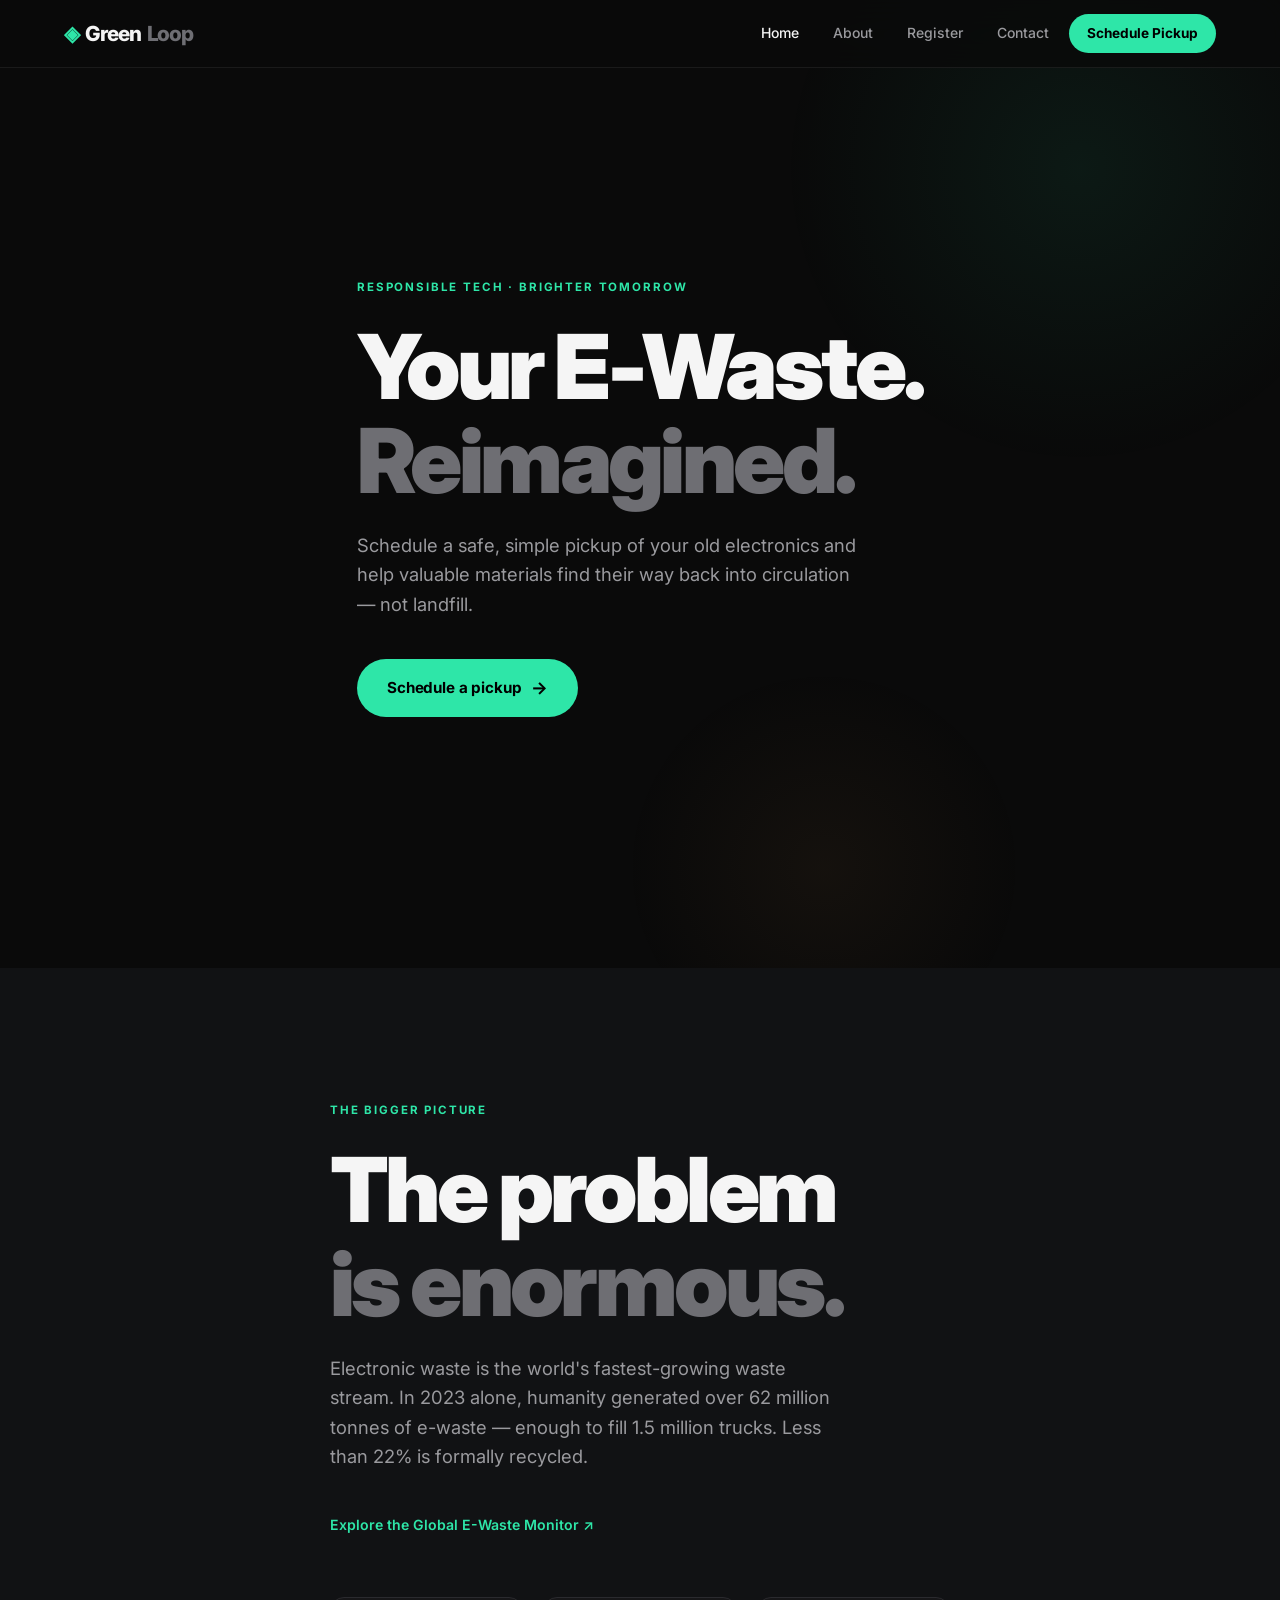
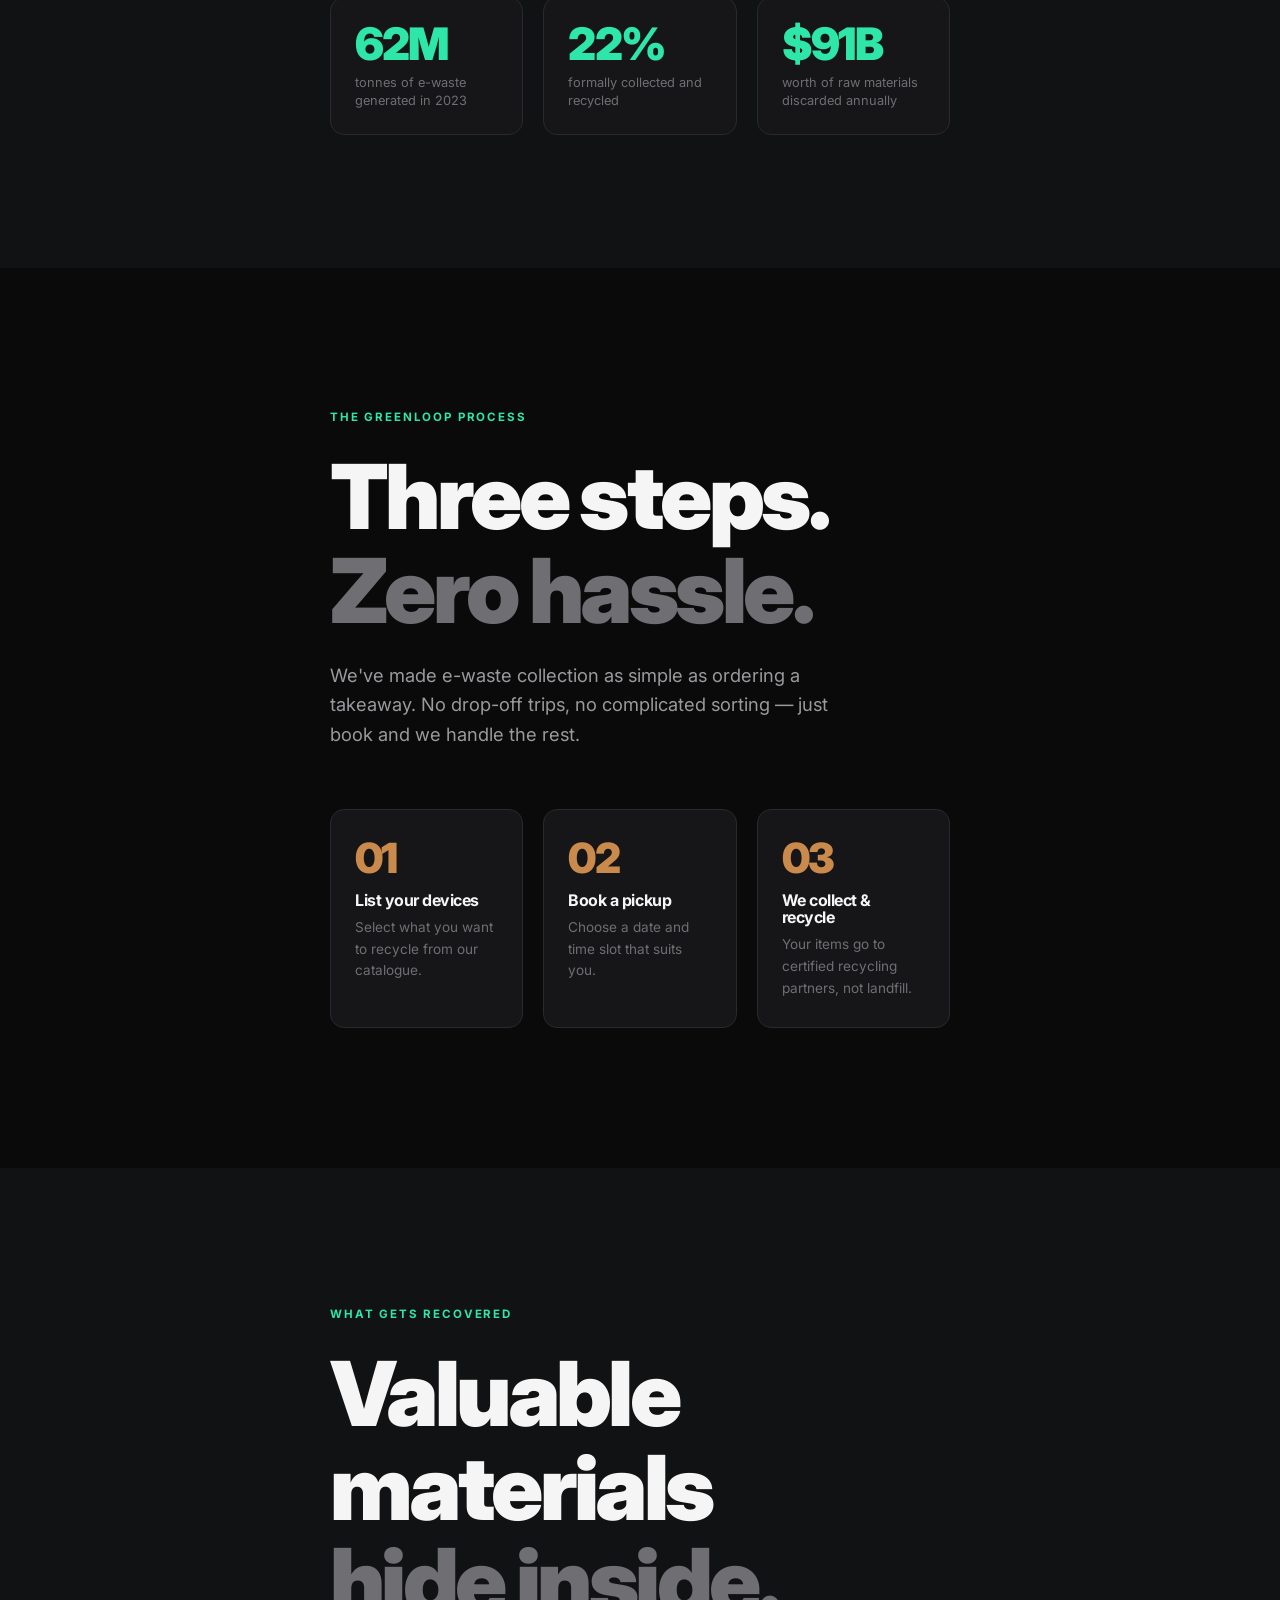
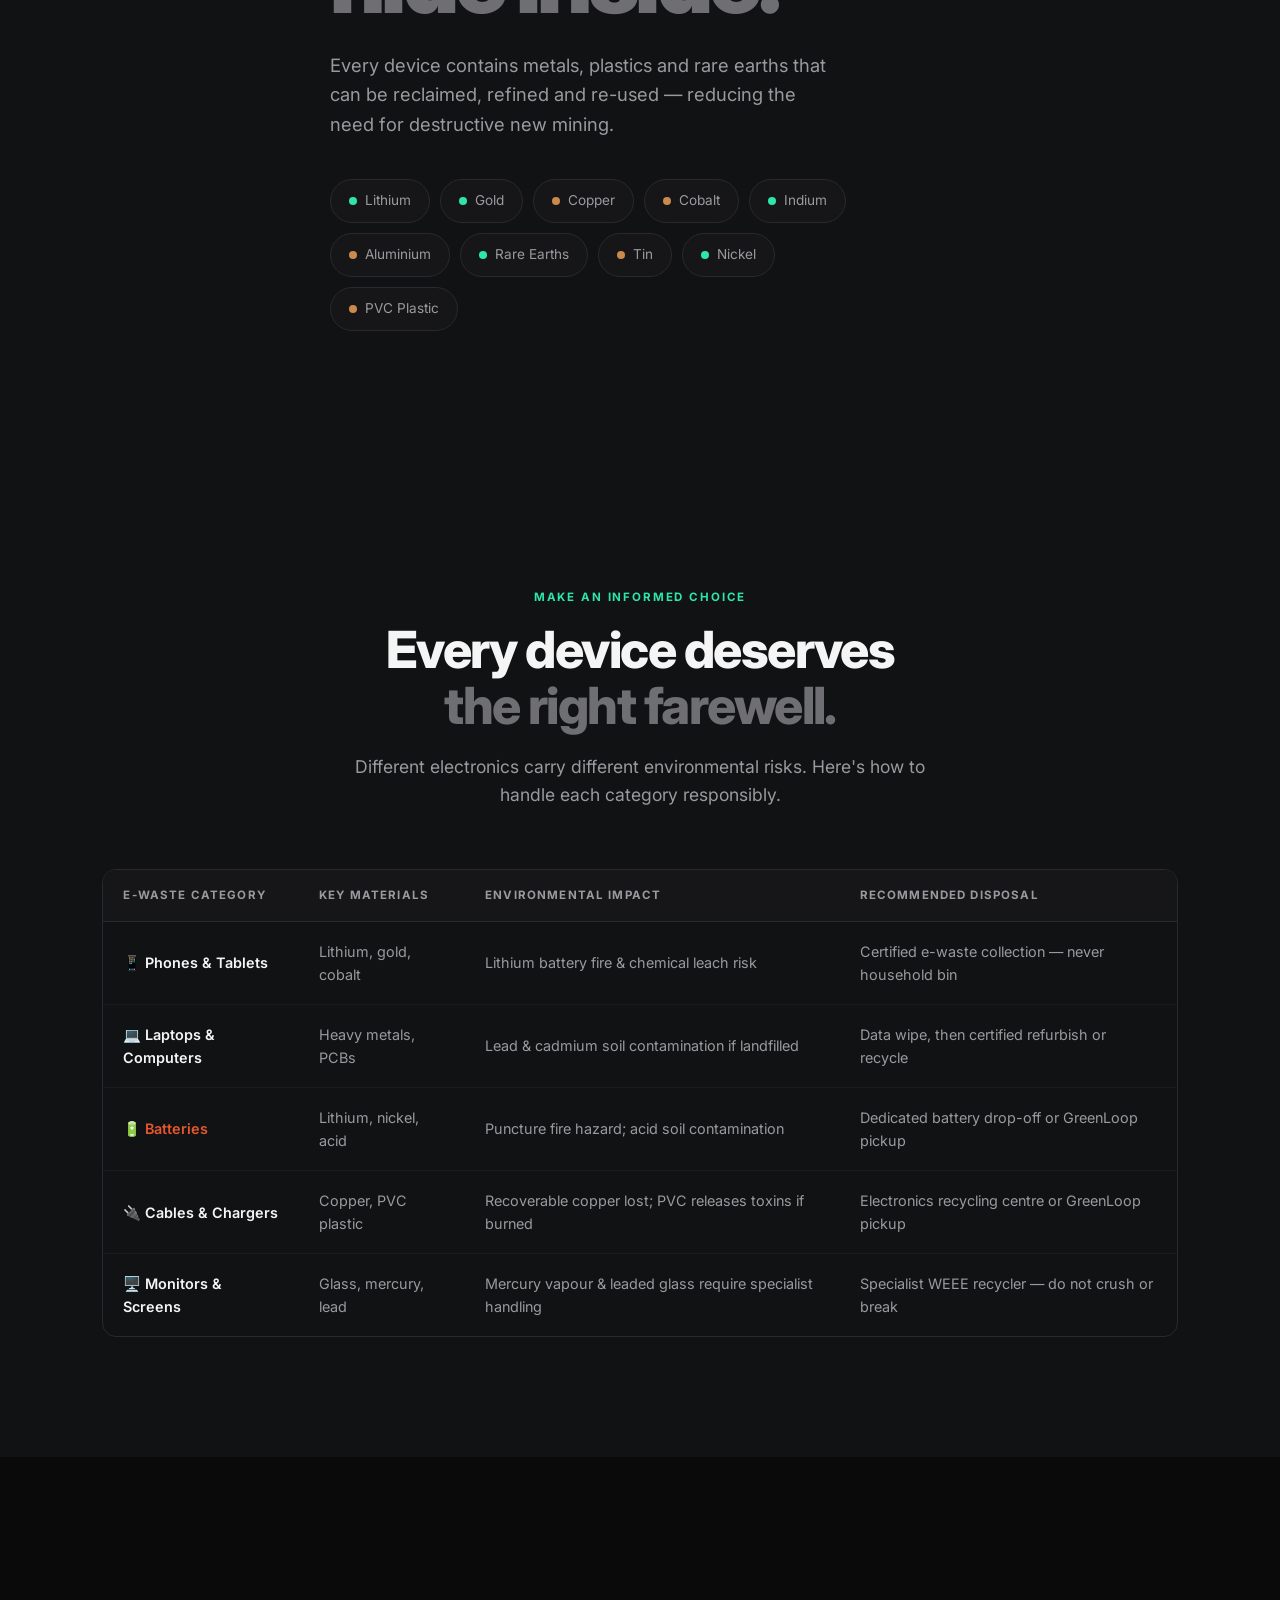
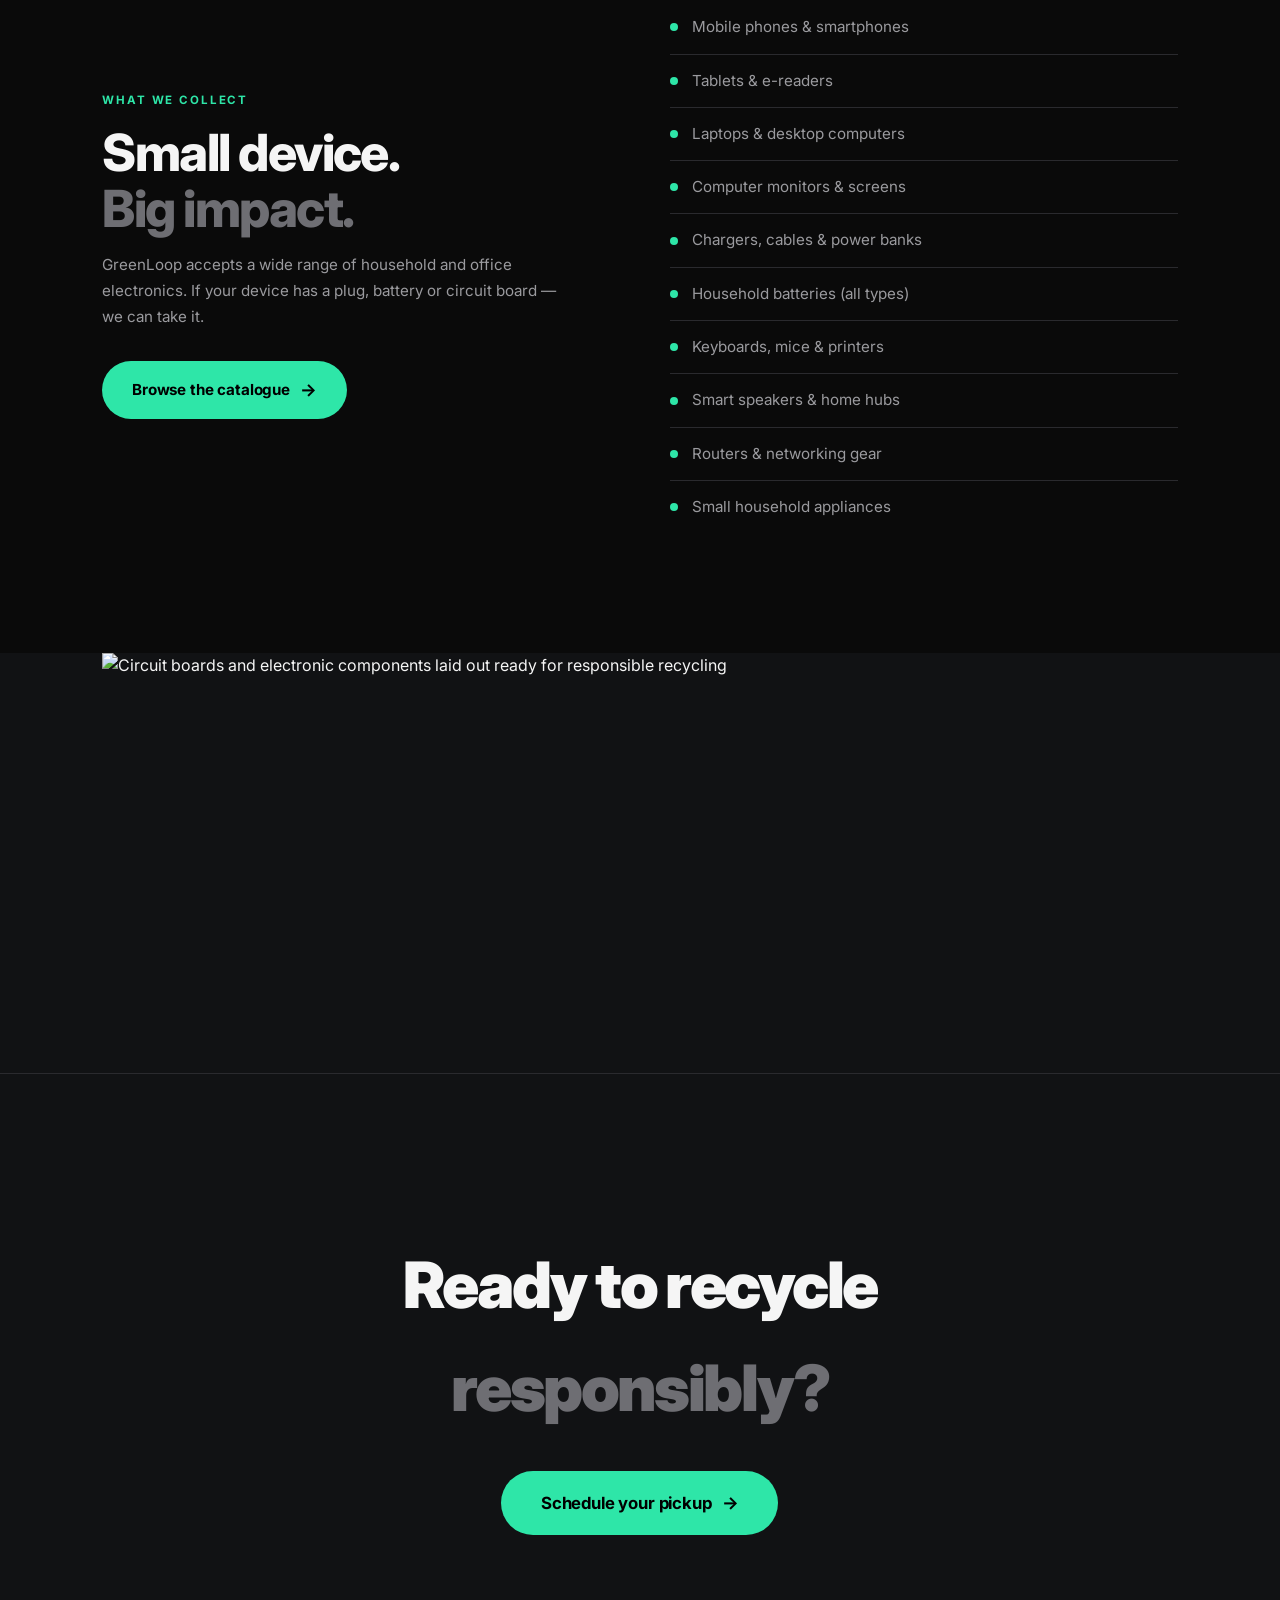
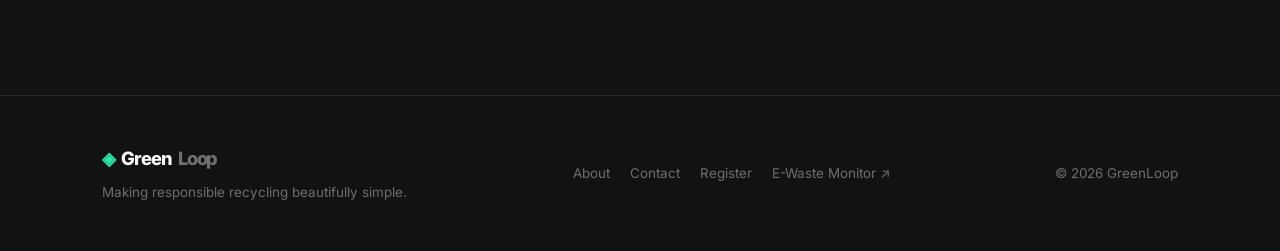
==== index.html @ 22619ded "Initial commit: Doorstep E-Waste Pickup & Recycling Platform" ====
<!DOCTYPE html>
<html lang="en">
<head>
  <meta charset="UTF-8">
  <meta name="viewport" content="width=device-width, initial-scale=1.0">
  <meta name="description" content="GreenLoop — E-waste recycling pickup scheduler. Give your old electronics a new purpose. Schedule a safe, simple pickup today.">
  <title>GreenLoop | E-Waste Recycling Scheduler</title>
  <link rel="preconnect" href="https://fonts.googleapis.com">
  <link rel="preconnect" href="https://fonts.gstatic.com" crossorigin>
  <link href="https://fonts.googleapis.com/css2?family=Inter:wght@300;400;500;600;700;800;900&display=swap" rel="stylesheet">
  <link rel="stylesheet" href="style.css">
  <link rel="stylesheet" href="effects.css">
</head>
<body>

  <!-- ══ SHARED NAVBAR ══════════════════════════════════════════ -->
  <header class="site-header">
    <a class="brand" href="index.html">
      <span class="accent">◈</span> Green<span style="color:var(--text-muted)">Loop</span>
    </a>
    <button class="menu-toggle" aria-label="Open navigation" aria-expanded="false">☰</button>
    <nav class="site-nav" aria-label="Main navigation">
      <a href="index.html" class="active">Home</a>
      <a href="about.html">About</a>
      <a href="register.html">Register</a>
      <a href="contact.html">Contact</a>
      <a href="schedule.html" class="nav-cta">Schedule Pickup</a>
    </nav>
  </header>

  <main>

    <!-- ══ SCROLL STORY — SECTION 1: HERO INTRO ══════════════════ -->
    <section class="story-section" id="story-1" style="background:var(--bg);">
      <div class="hero-orb hero-orb-1"></div>
      <div class="hero-orb hero-orb-2"></div>

      <!-- Three.js canvas — fixed, covers right half -->
      <div id="hero-canvas-mount" aria-hidden="true"></div>

      <div class="story-content fade-in-up">
        <span class="eyebrow">RESPONSIBLE TECH · BRIGHTER TOMORROW</span>
        <h1 class="hero-title">
          <span class="l1">Your E-Waste.</span>
          <span class="l2">Reimagined.</span>
        </h1>
        <p class="hero-lead">
          Schedule a safe, simple pickup of your old electronics and help valuable
          materials find their way back into circulation — not landfill.
        </p>
        <a href="schedule.html" class="btn">
          Schedule a pickup <span class="arrow">→</span>
        </a>
      </div>
    </section>

    <!-- ══ SCROLL STORY — SECTION 2: THE PROBLEM ══════════════════ -->
    <section class="story-section" id="story-2" style="background:var(--bg-2);">
      <div class="story-content">
        <span class="eyebrow">THE BIGGER PICTURE</span>
        <h2 class="hero-title">
          <span class="l1">The problem</span>
          <span class="l2">is enormous.</span>
        </h2>
        <p class="hero-lead">
          Electronic waste is the world's fastest-growing waste stream. In 2023 alone,
          humanity generated over 62 million tonnes of e-waste — enough to fill 1.5 million trucks.
          Less than 22% is formally recycled.
        </p>
        <!-- External link requirement -->
        <a href="https://ewastemonitor.info/" target="_blank" rel="noopener" class="ext-link">
          Explore the Global E-Waste Monitor ↗
        </a>

        <div class="stat-row fade-in-up" data-delay="2">
          <div class="stat-block">
            <span class="num">62M</span>
            <p class="label">tonnes of e-waste generated in 2023</p>
          </div>
          <div class="stat-block">
            <span class="num">22%</span>
            <p class="label">formally collected and recycled</p>
          </div>
          <div class="stat-block">
            <span class="num">$91B</span>
            <p class="label">worth of raw materials discarded annually</p>
          </div>
        </div>
      </div>
    </section>

    <!-- ══ SCROLL STORY — SECTION 3: HOW IT WORKS ════════════════ -->
    <section class="story-section" id="story-3" style="background:var(--bg);">
      <div class="story-content">
        <span class="eyebrow">THE GREENLOOP PROCESS</span>
        <h2 class="hero-title">
          <span class="l1">Three steps.</span>
          <span class="l2">Zero hassle.</span>
        </h2>
        <p class="hero-lead">
          We've made e-waste collection as simple as ordering a takeaway.
          No drop-off trips, no complicated sorting — just book and we handle the rest.
        </p>
        <div class="step-cards fade-in-up" data-delay="2">
          <div class="step-card">
            <div class="step-num">01</div>
            <h3>List your devices</h3>
            <p>Select what you want to recycle from our catalogue.</p>
          </div>
          <div class="step-card">
            <div class="step-num">02</div>
            <h3>Book a pickup</h3>
            <p>Choose a date and time slot that suits you.</p>
          </div>
          <div class="step-card">
            <div class="step-num">03</div>
            <h3>We collect &amp; recycle</h3>
            <p>Your items go to certified recycling partners, not landfill.</p>
          </div>
        </div>
      </div>
    </section>

    <!-- ══ SCROLL STORY — SECTION 4: WHAT GETS RECOVERED ═════════ -->
    <section class="story-section" id="story-4" style="background:var(--bg-2);">
      <div class="story-content">
        <span class="eyebrow">WHAT GETS RECOVERED</span>
        <h2 class="hero-title">
          <span class="l1">Valuable materials</span>
          <span class="l2">hide inside.</span>
        </h2>
        <p class="hero-lead">
          Every device contains metals, plastics and rare earths that can be reclaimed,
          refined and re-used — reducing the need for destructive new mining.
        </p>
        <div class="recovery-chips fade-in-up" data-delay="2">
          <div class="recovery-chip"><span class="chip-dot"></span>Lithium</div>
          <div class="recovery-chip"><span class="chip-dot"></span>Gold</div>
          <div class="recovery-chip copper"><span class="chip-dot"></span>Copper</div>
          <div class="recovery-chip copper"><span class="chip-dot"></span>Cobalt</div>
          <div class="recovery-chip"><span class="chip-dot"></span>Indium</div>
          <div class="recovery-chip copper"><span class="chip-dot"></span>Aluminium</div>
          <div class="recovery-chip"><span class="chip-dot"></span>Rare Earths</div>
          <div class="recovery-chip copper"><span class="chip-dot"></span>Tin</div>
          <div class="recovery-chip"><span class="chip-dot"></span>Nickel</div>
          <div class="recovery-chip copper"><span class="chip-dot"></span>PVC Plastic</div>
        </div>
      </div>
    </section>

    <!-- ══ TABLE SECTION: E-waste categories ══════════════════════ -->
    <section class="section alt" id="ewaste-table-section">
      <div class="headline-wrap fade-in-up">
        <span class="eyebrow">MAKE AN INFORMED CHOICE</span>
        <h2>
          <span class="line1">Every device deserves</span>
          <span class="line2">the right farewell.</span>
        </h2>
        <p class="subtext">
          Different electronics carry different environmental risks. Here's how to handle each category responsibly.
        </p>
      </div>
      <div class="impact-table-wrap fade-in-up" data-delay="2">
        <table>
          <thead>
            <tr>
              <th>E-Waste Category</th>
              <th>Key Materials</th>
              <th>Environmental Impact</th>
              <th>Recommended Disposal</th>
            </tr>
          </thead>
          <tbody>
            <tr>
              <td><span class="cell-em">📱 Phones &amp; Tablets</span></td>
              <td>Lithium, gold, cobalt</td>
              <td>Lithium battery fire &amp; chemical leach risk</td>
              <td>Certified e-waste collection — never household bin</td>
            </tr>
            <tr>
              <td><span class="cell-em">💻 Laptops &amp; Computers</span></td>
              <td>Heavy metals, PCBs</td>
              <td>Lead &amp; cadmium soil contamination if landfilled</td>
              <td>Data wipe, then certified refurbish or recycle</td>
            </tr>
            <tr>
              <td><span class="cell-em" style="color:var(--hazard-high)">🔋 Batteries</span></td>
              <td>Lithium, nickel, acid</td>
              <td>Puncture fire hazard; acid soil contamination</td>
              <td>Dedicated battery drop-off or GreenLoop pickup</td>
            </tr>
            <tr>
              <td><span class="cell-em">🔌 Cables &amp; Chargers</span></td>
              <td>Copper, PVC plastic</td>
              <td>Recoverable copper lost; PVC releases toxins if burned</td>
              <td>Electronics recycling centre or GreenLoop pickup</td>
            </tr>
            <tr>
              <td><span class="cell-em">🖥️ Monitors &amp; Screens</span></td>
              <td>Glass, mercury, lead</td>
              <td>Mercury vapour &amp; leaded glass require specialist handling</td>
              <td>Specialist WEEE recycler — do not crush or break</td>
            </tr>
          </tbody>
        </table>
      </div>
    </section>

    <!-- ══ LIST SECTION: What we collect ══════════════════════════ -->
    <section class="section" id="accepted-section">
      <div class="accepted-grid">
        <div class="fade-in-up">
          <span class="eyebrow">WHAT WE COLLECT</span>
          <h2>
            <span style="display:block;color:var(--text-primary)">Small device.</span>
            <span style="display:block;color:var(--text-muted)">Big impact.</span>
          </h2>
          <p style="color:var(--text-sub);font-size:.95rem;margin-top:16px;max-width:460px;line-height:1.7;">
            GreenLoop accepts a wide range of household and office electronics.
            If your device has a plug, battery or circuit board — we can take it.
          </p>
          <!-- Internal link requirement -->
          <a href="schedule.html" class="btn" style="margin-top:32px;">
            Browse the catalogue <span class="arrow">→</span>
          </a>
        </div>
        <div class="fade-in-up" data-delay="2">
          <ul class="accepted-list">
            <li>Mobile phones &amp; smartphones</li>
            <li>Tablets &amp; e-readers</li>
            <li>Laptops &amp; desktop computers</li>
            <li>Computer monitors &amp; screens</li>
            <li>Chargers, cables &amp; power banks</li>
            <li>Household batteries (all types)</li>
            <li>Keyboards, mice &amp; printers</li>
            <li>Smart speakers &amp; home hubs</li>
            <li>Routers &amp; networking gear</li>
            <li>Small household appliances</li>
          </ul>
        </div>
      </div>
    </section>

    <!-- ══ HERO IMAGE + EXTERNAL LINK ═════════════════════════════ -->
    <section class="section alt" style="padding-top:0;padding-bottom:0;">
      <img
        src="https://images.unsplash.com/photo-1550009158-9ebf69173e03?auto=format&fit=crop&w=1400&q=80"
        alt="Circuit boards and electronic components laid out ready for responsible recycling"
        style="width:100%;height:420px;object-fit:cover;display:block;"
      >
    </section>

    <!-- ══ SCROLL STORY CTA ═══════════════════════════════════════ -->
    <div class="story-cta">
      <p class="big-cta fade-in-up">
        Ready to recycle<br><span style="color:var(--text-muted)">responsibly?</span>
      </p>
      <a href="schedule.html" class="btn fade-in-up" data-delay="2" style="font-size:1.05rem;padding:18px 40px;">
        Schedule your pickup <span class="arrow">→</span>
      </a>
    </div>

  </main>

  <!-- ══ FOOTER ═════════════════════════════════════════════════ -->
  <footer>
    <div>
      <a class="brand" href="index.html">
        <span class="accent">◈</span> Green<span style="color:var(--text-muted)">Loop</span>
      </a>
      <p style="margin-top:8px;">Making responsible recycling beautifully simple.</p>
    </div>
    <div class="footer-links">
      <a href="about.html">About</a>
      <a href="contact.html">Contact</a>
      <a href="register.html">Register</a>
      <a href="https://ewastemonitor.info/" target="_blank" rel="noopener">E-Waste Monitor ↗</a>
    </div>
    <p>© 2026 GreenLoop</p>
  </footer>

  <!-- Three.js CDN — loaded before three-scene.js -->
  <script src="https://cdnjs.cloudflare.com/ajax/libs/three.js/r128/three.min.js"></script>
  <script src="three-scene.js"></script>
  <script src="script.js"></script>
</body>
</html>
---- style.css ----
/* ============================================================
   GreenLoop — Dark Cinematic Theme
   Apple/Sony product-page aesthetic
   ============================================================ */

/* ── Google Fonts ── */
@import url('https://fonts.googleapis.com/css2?family=Inter:wght@300;400;500;600;700;800;900&display=swap');

/* ── Design Tokens ── */
:root {
  --bg:            #0a0a0a;
  --bg-2:          #111214;
  --bg-card:       #161618;
  --text-primary:  #f5f5f5;
  --text-muted:    #6e6e73;
  --text-sub:      #9a9a9e;
  --accent:        #2ee6a8;
  --accent-2:      #c98a4b;
  --accent-glow:   rgba(46,230,168,.18);
  --accent-2-glow: rgba(201,138,75,.15);
  --border:        #2a2a2e;
  --hazard-high:   #e6572e;
  --radius:        14px;
  --radius-pill:   100px;
  --shadow-card:   0 0 0 1px #2a2a2e, 0 24px 48px rgba(0,0,0,.6);
}

/* ── Reset & Base ── */
*, *::before, *::after { box-sizing: border-box; margin: 0; padding: 0; }

html {
  scroll-behavior: smooth;
  background: var(--bg);
}

body {
  background: var(--bg);
  color: var(--text-primary);
  font-family: 'Inter', -apple-system, 'Helvetica Neue', sans-serif;
  line-height: 1.6;
  -webkit-font-smoothing: antialiased;
  overflow-x: hidden;
}

h1, h2, h3, h4 { line-height: 1.08; letter-spacing: -.03em; }

h1 { font-size: clamp(3rem, 7vw, 5.5rem); font-weight: 800; }
h2 { font-size: clamp(2rem, 4vw, 3.8rem); font-weight: 800; }
h3 { font-size: 1.3rem; font-weight: 700; }

a { color: inherit; text-decoration: none; }
img { display: block; max-width: 100%; }
button { font-family: inherit; cursor: pointer; }

/* ── Scrollbar ── */
::-webkit-scrollbar { width: 6px; }
::-webkit-scrollbar-track { background: var(--bg); }
::-webkit-scrollbar-thumb { background: var(--border); border-radius: 3px; }

/* ============================================================
   NAVBAR
   ============================================================ */
.site-header {
  position: fixed;
  top: 0; left: 0; right: 0;
  z-index: 1000;
  height: 68px;
  padding: 0 max(5vw, 24px);
  display: flex;
  align-items: center;
  justify-content: space-between;
  gap: 20px;
  background: rgba(10,10,10,.82);
  backdrop-filter: blur(20px) saturate(180%);
  -webkit-backdrop-filter: blur(20px) saturate(180%);
  border-bottom: 1px solid rgba(255,255,255,.07);
  transition: background .3s;
}

.brand {
  font-size: 1.3rem;
  font-weight: 800;
  letter-spacing: -.06em;
  color: var(--text-primary);
  display: flex;
  align-items: center;
  gap: 6px;
  flex-shrink: 0;
}

.brand .accent { color: var(--accent); }

.site-nav {
  display: flex;
  align-items: center;
  gap: 6px;
}

.site-nav a {
  padding: 8px 14px;
  border-radius: 8px;
  font-size: .875rem;
  font-weight: 500;
  color: var(--text-sub);
  transition: color .2s, background .2s;
}

.site-nav a:hover { color: var(--text-primary); background: rgba(255,255,255,.06); }
.site-nav a.active { color: var(--text-primary); }

.nav-cta {
  padding: 9px 18px !important;
  border-radius: var(--radius-pill) !important;
  background: var(--accent) !important;
  color: #000 !important;
  font-weight: 700 !important;
  font-size: .85rem !important;
  transition: transform .2s, box-shadow .2s !important;
}

.nav-cta:hover {
  transform: translateY(-1px);
  box-shadow: 0 8px 24px var(--accent-glow);
}

.menu-toggle {
  display: none;
  border: none;
  background: transparent;
  color: var(--text-primary);
  font-size: 1.5rem;
  padding: 6px;
  border-radius: 8px;
  transition: background .2s;
}
.menu-toggle:hover { background: rgba(255,255,255,.08); }

/* ============================================================
   SHARED LAYOUT
   ============================================================ */
main { padding-top: 68px; }

.section {
  padding: 120px max(8vw, 24px);
  position: relative;
}

.section.tight { padding-top: 80px; padding-bottom: 80px; }
.section.alt { background: var(--bg-2); }

/* ── Two-line headline pattern ── */
.headline-wrap {
  text-align: center;
  max-width: 900px;
  margin: 0 auto 24px;
}
.headline-wrap .line1 { color: var(--text-primary); display: block; }
.headline-wrap .line2 { color: var(--text-muted); display: block; }
.headline-wrap .subtext {
  color: var(--text-sub);
  font-size: 1.1rem;
  max-width: 600px;
  margin: 20px auto 0;
  font-weight: 400;
  letter-spacing: 0;
}

/* ── Eyebrow ── */
.eyebrow {
  display: block;
  font-size: .72rem;
  font-weight: 700;
  letter-spacing: .16em;
  text-transform: uppercase;
  color: var(--accent);
  margin-bottom: 16px;
}

/* ── CTA Button ── */
.btn {
  display: inline-flex;
  align-items: center;
  gap: 10px;
  padding: 15px 30px;
  border-radius: var(--radius-pill);
  border: none;
  background: var(--accent);
  color: #000;
  font-weight: 700;
  font-size: .95rem;
  letter-spacing: -.01em;
  cursor: pointer;
  transition: transform .2s, box-shadow .2s;
  text-decoration: none;
}

.btn:hover {
  transform: translateY(-2px);
  box-shadow: 0 16px 36px var(--accent-glow);
}

.btn-ghost {
  background: transparent;
  border: 1px solid var(--border);
  color: var(--text-primary);
}
.btn-ghost:hover { background: rgba(255,255,255,.05); box-shadow: none; }

.btn .arrow { font-size: 1.1rem; transition: transform .2s; }
.btn:hover .arrow { transform: translateX(4px); }

/* ── Glass Card ── */
.glass-card {
  background: var(--bg-card);
  border: 1px solid var(--border);
  border-radius: var(--radius);
  backdrop-filter: blur(12px);
  -webkit-backdrop-filter: blur(12px);
}

/* ── Glow Accent ── */
.glow-accent { color: var(--accent); }
.glow-accent-2 { color: var(--accent-2); }

/* ============================================================
   HOME / HERO — Scroll Story
   ============================================================ */
.scroll-story {
  position: relative;
}

/* Each story section takes full viewport */
.story-section {
  min-height: 100svh;
  display: flex;
  align-items: center;
  justify-content: center;
  position: relative;
  padding: 120px max(8vw, 24px);
}

.story-section:first-child { padding-top: 80px; }

/* Hero canvas mount */
#hero-canvas-mount {
  position: fixed;
  top: 0; right: 0;
  width: 50vw;
  height: 100svh;
  pointer-events: none;
  z-index: 1;
  opacity: 1;
  transition: opacity .4s;
}

/* Static fallback when WebGL not available */
.hero-fallback-img {
  position: absolute;
  inset: 0;
  object-fit: cover;
  opacity: .45;
  width: 100%;
  height: 100%;
}

.story-content {
  position: relative;
  z-index: 2;
  max-width: 620px;
  will-change: transform, opacity;
}

.story-content .eyebrow { margin-bottom: 24px; }

.hero-title {
  font-size: clamp(3.2rem, 7vw, 5.8rem);
  font-weight: 900;
  line-height: 1.04;
  letter-spacing: -.04em;
  margin-bottom: 24px;
}

.hero-title .l1 { display: block; color: var(--text-primary); }
.hero-title .l2 { display: block; color: var(--text-muted); }

.hero-lead {
  color: var(--text-sub);
  font-size: 1.15rem;
  max-width: 500px;
  margin-bottom: 40px;
  font-weight: 400;
}

/* Stat blocks */
.stat-row {
  display: grid;
  grid-template-columns: repeat(3, 1fr);
  gap: 20px;
  margin-top: 60px;
}

.stat-block {
  padding: 24px;
  border-radius: var(--radius);
  background: var(--bg-card);
  border: 1px solid var(--border);
}

.stat-block .num {
  font-size: 2.8rem;
  font-weight: 900;
  color: var(--accent);
  letter-spacing: -.04em;
  line-height: 1;
}

.stat-block .label {
  font-size: .8rem;
  color: var(--text-muted);
  margin-top: 6px;
  line-height: 1.4;
}

/* Step cards */
.step-cards {
  display: grid;
  grid-template-columns: repeat(3, 1fr);
  gap: 20px;
  margin-top: 60px;
  max-width: 620px;
}

.step-card {
  padding: 28px 24px;
  border-radius: var(--radius);
  background: var(--bg-card);
  border: 1px solid var(--border);
}

.step-card .step-num {
  font-size: 2.6rem;
  font-weight: 900;
  color: var(--accent-2);
  line-height: 1;
  letter-spacing: -.04em;
  margin-bottom: 12px;
}

.step-card h3 { font-size: 1rem; margin-bottom: 8px; }
.step-card p { font-size: .85rem; color: var(--text-muted); }

/* Recovery chips */
.recovery-chips {
  display: flex;
  flex-wrap: wrap;
  gap: 10px;
  margin-top: 40px;
  max-width: 580px;
}

.recovery-chip {
  padding: 10px 18px;
  border-radius: var(--radius-pill);
  background: var(--bg-card);
  border: 1px solid var(--border);
  font-size: .85rem;
  color: var(--text-sub);
  display: flex;
  align-items: center;
  gap: 8px;
}

.recovery-chip .chip-dot {
  width: 8px; height: 8px;
  border-radius: 50%;
  background: var(--accent);
  flex-shrink: 0;
}

.recovery-chip.copper .chip-dot { background: var(--accent-2); }

/* CTA section */
.story-cta {
  text-align: center;
  padding: 160px max(8vw, 24px);
  background: var(--bg-2);
  border-top: 1px solid var(--border);
}

.story-cta .big-cta {
  font-size: clamp(2.8rem, 5vw, 4.5rem);
  font-weight: 900;
  letter-spacing: -.04em;
  margin-bottom: 32px;
  max-width: 700px;
  margin-left: auto;
  margin-right: auto;
}

/* ============================================================
   HOME — Table & List sections
   ============================================================ */
.impact-table-wrap {
  margin-top: 60px;
  overflow-x: auto;
  border-radius: var(--radius);
  border: 1px solid var(--border);
}

table {
  width: 100%;
  border-collapse: collapse;
  min-width: 560px;
}

thead th {
  background: var(--bg-card);
  color: var(--text-sub);
  font-size: .72rem;
  font-weight: 700;
  letter-spacing: .1em;
  text-transform: uppercase;
  padding: 16px 20px;
  text-align: left;
  border-bottom: 1px solid var(--border);
}

tbody td {
  padding: 18px 20px;
  border-bottom: 1px solid rgba(255,255,255,.04);
  font-size: .9rem;
  color: var(--text-sub);
  vertical-align: middle;
}

tbody tr:last-child td { border-bottom: none; }

tbody tr:hover td {
  background: rgba(255,255,255,.025);
  color: var(--text-primary);
}

td .cell-em { color: var(--text-primary); font-weight: 600; }

/* Accepted list section */
.accepted-grid {
  display: grid;
  grid-template-columns: 1fr 1fr;
  gap: 60px;
  align-items: center;
  margin-top: 0;
}

.accepted-list {
  list-style: none;
  margin-top: 24px;
}

.accepted-list li {
  display: flex;
  align-items: center;
  gap: 14px;
  padding: 14px 0;
  border-bottom: 1px solid var(--border);
  font-size: .95rem;
  color: var(--text-sub);
}

.accepted-list li::before {
  content: '';
  width: 8px; height: 8px;
  border-radius: 50%;
  background: var(--accent);
  flex-shrink: 0;
}

.accepted-list li:last-child { border-bottom: none; }

/* External link */
.ext-link {
  display: inline-flex;
  align-items: center;
  gap: 6px;
  color: var(--accent);
  font-size: .88rem;
  font-weight: 600;
  transition: opacity .2s;
}
.ext-link:hover { opacity: .75; }

/* ============================================================
   ABOUT PAGE
   ============================================================ */
.page-hero {
  min-height: 52vh;
  display: flex;
  align-items: flex-end;
  padding: 120px max(8vw, 24px) 80px;
  background: linear-gradient(160deg, var(--bg-2) 0%, var(--bg) 100%);
  border-bottom: 1px solid var(--border);
  position: relative;
  overflow: hidden;
}

.page-hero::before {
  content: '';
  position: absolute;
  top: -40%; right: -10%;
  width: 60vw; height: 60vw;
  border-radius: 50%;
  background: radial-gradient(circle, var(--accent-glow) 0%, transparent 70%);
  pointer-events: none;
}

.page-hero-content { max-width: 720px; position: relative; z-index: 1; }
.page-hero-content .eyebrow { margin-bottom: 18px; }
.page-hero h1 { margin-bottom: 20px; }
.page-hero .lead { color: var(--text-sub); font-size: 1.1rem; max-width: 560px; }

/* How it works steps */
.about-steps {
  display: grid;
  grid-template-columns: repeat(3, 1fr);
  gap: 24px;
  margin-top: 60px;
}

.about-step {
  padding: 36px 30px;
  border-radius: var(--radius);
  background: var(--bg-card);
  border: 1px solid var(--border);
  transition: border-color .3s, box-shadow .3s;
}

.about-step:hover {
  border-color: rgba(46,230,168,.3);
  box-shadow: 0 0 0 1px rgba(46,230,168,.1), 0 24px 48px rgba(0,0,0,.4);
}

.about-step .big-num {
  font-size: 4.5rem;
  font-weight: 900;
  color: var(--accent-2);
  letter-spacing: -.05em;
  line-height: 1;
  margin-bottom: 20px;
  opacity: .7;
}

.about-step h3 { margin-bottom: 10px; }
.about-step p { font-size: .9rem; color: var(--text-muted); line-height: 1.6; }

/* About split layout */
.about-split {
  display: grid;
  grid-template-columns: 1fr 1fr;
  gap: 8vw;
  align-items: center;
}

.about-img {
  border-radius: var(--radius);
  height: 420px;
  object-fit: cover;
  width: 100%;
  border: 1px solid var(--border);
}

.about-list {
  list-style: none;
  margin-top: 24px;
}

.about-list li {
  padding: 16px 0;
  border-bottom: 1px solid var(--border);
  color: var(--text-sub);
  font-size: .95rem;
  display: flex;
  gap: 12px;
}

.about-list li strong { color: var(--text-primary); min-width: 120px; }
.about-list li:last-child { border-bottom: none; }

/* ============================================================
   REGISTER PAGE
   ============================================================ */
.form-page-wrap {
  min-height: 100vh;
  padding: 100px max(6vw, 24px) 80px;
  background: var(--bg);
  display: grid;
  grid-template-columns: .9fr 1.1fr;
  gap: 8vw;
  align-items: start;
}

.form-page-copy { padding-top: 40px; }
.form-page-copy .eyebrow { margin-bottom: 18px; }
.form-page-copy h1 { margin-bottom: 20px; }
.form-page-copy p { color: var(--text-muted); font-size: .95rem; margin-bottom: 20px; line-height: 1.7; }

.form-card {
  background: var(--bg-card);
  border: 1px solid var(--border);
  border-radius: var(--radius);
  padding: 40px;
  box-shadow: 0 40px 80px rgba(0,0,0,.5);
}

.form-card h2 {
  font-size: 1.4rem;
  font-weight: 700;
  margin-bottom: 8px;
  letter-spacing: -.02em;
}

.form-card .form-desc {
  color: var(--text-muted);
  font-size: .875rem;
  margin-bottom: 28px;
}

/* Form controls */
.form-group {
  margin-bottom: 20px;
  position: relative;
}

.form-group label,
.form-card > label,
fieldset legend {
  display: block;
  font-size: .78rem;
  font-weight: 600;
  color: var(--text-sub);
  letter-spacing: .04em;
  text-transform: uppercase;
  margin-bottom: 8px;
}

input[type="text"],
input[type="email"],
input[type="password"],
input[type="tel"],
input[type="date"],
input[type="number"],
input[type="search"],
select,
textarea {
  width: 100%;
  background: rgba(255,255,255,.05);
  border: 1px solid var(--border);
  border-radius: 10px;
  padding: 13px 16px;
  color: var(--text-primary);
  font: inherit;
  font-size: .9rem;
  transition: border-color .2s, box-shadow .2s;
  appearance: none;
  -webkit-appearance: none;
}

input[type="date"]::-webkit-calendar-picker-indicator {
  filter: invert(.5);
  cursor: pointer;
}

select {
  background-image: url("data:image/svg+xml,%3Csvg xmlns='http://www.w3.org/2000/svg' width='12' height='8' viewBox='0 0 12 8'%3E%3Cpath d='M1 1l5 5 5-5' stroke='%236e6e73' stroke-width='2' fill='none' stroke-linecap='round'/%3E%3C/svg%3E");
  background-repeat: no-repeat;
  background-position: right 14px center;
  padding-right: 40px;
  cursor: pointer;
}

select option { background: var(--bg-card); color: var(--text-primary); }

textarea {
  min-height: 100px;
  resize: vertical;
}

input:focus, select:focus, textarea:focus {
  outline: none;
  border-color: var(--accent);
  box-shadow: 0 0 0 3px var(--accent-glow);
}

/* Error states */
.error-msg {
  display: block;
  font-size: .78rem;
  color: var(--hazard-high);
  font-weight: 500;
  min-height: 1.2em;
  margin-top: 6px;
}

.field-error input,
.field-error select,
.field-error textarea {
  border-color: var(--hazard-high) !important;
  box-shadow: 0 0 0 3px rgba(230, 87, 46, .15) !important;
}

/* Form status banner */
.form-status {
  border-radius: 10px;
  padding: 14px 16px;
  font-size: .875rem;
  font-weight: 600;
  margin-bottom: 24px;
  display: none;
}
.form-status.visible { display: block; }
.form-status.success { background: rgba(46,230,168,.1); color: var(--accent); border: 1px solid rgba(46,230,168,.2); }
.form-status.error   { background: rgba(230,87,46,.1);  color: var(--hazard-high); border: 1px solid rgba(230,87,46,.2); }

/* Fieldset / radio / checkbox */
fieldset {
  border: none;
  margin: 0 0 20px;
  padding: 0;
}

.choice-group {
  display: flex;
  flex-wrap: wrap;
  gap: 10px;
  margin-top: 8px;
}

.choice-label {
  display: inline-flex;
  align-items: center;
  gap: 8px;
  padding: 10px 16px;
  border-radius: 10px;
  border: 1px solid var(--border);
  background: rgba(255,255,255,.03);
  font-size: .875rem;
  color: var(--text-sub);
  cursor: pointer;
  transition: border-color .2s, background .2s, color .2s;
}

.choice-label:hover {
  border-color: var(--accent);
  color: var(--text-primary);
}

.choice-label input[type="radio"],
.choice-label input[type="checkbox"] {
  width: auto;
  height: 16px;
  width: 16px;
  accent-color: var(--accent);
  cursor: pointer;
  flex-shrink: 0;
}

/* Form grid */
.form-grid-2 {
  display: grid;
  grid-template-columns: 1fr 1fr;
  gap: 0 16px;
}

/* Submit / action */
.form-submit-row {
  margin-top: 28px;
  display: flex;
  align-items: center;
  gap: 16px;
  flex-wrap: wrap;
}

/* ============================================================
   CONTACT PAGE
   ============================================================ */
.contact-layout {
  display: grid;
  grid-template-columns: 1fr 1fr;
  gap: 8vw;
  align-items: start;
}

/* FAQ */
.faq-list { margin-top: 32px; }

.faq-item { border-bottom: 1px solid var(--border); }

.faq-btn {
  width: 100%;
  background: transparent;
  border: none;
  padding: 20px 0;
  text-align: left;
  color: var(--text-primary);
  font: inherit;
  font-size: .95rem;
  font-weight: 600;
  display: flex;
  justify-content: space-between;
  align-items: center;
  gap: 12px;
  cursor: pointer;
  transition: color .2s;
}

.faq-btn:hover { color: var(--accent); }

.faq-icon {
  width: 28px; height: 28px;
  border-radius: 50%;
  border: 1px solid var(--border);
  display: flex;
  align-items: center;
  justify-content: center;
  font-size: 1.1rem;
  flex-shrink: 0;
  transition: background .2s, border-color .2s, transform .3s;
}

.faq-btn[aria-expanded="true"] .faq-icon {
  background: var(--accent);
  border-color: var(--accent);
  color: #000;
  transform: rotate(45deg);
}

.faq-answer {
  max-height: 0;
  overflow: hidden;
  transition: max-height .3s ease;
}
.faq-answer.open { max-height: 300px; }
.faq-answer p {
  padding: 0 0 20px;
  color: var(--text-muted);
  font-size: .9rem;
  line-height: 1.7;
}

/* Contact details table */
.contact-table-wrap {
  margin-top: 48px;
  border-radius: var(--radius);
  overflow: hidden;
  border: 1px solid var(--border);
}

.social-links {
  display: flex;
  gap: 12px;
  flex-wrap: wrap;
  margin-top: 24px;
}

.social-link {
  display: inline-flex;
  align-items: center;
  gap: 8px;
  padding: 10px 18px;
  border-radius: var(--radius-pill);
  border: 1px solid var(--border);
  font-size: .85rem;
  color: var(--text-sub);
  transition: border-color .2s, color .2s;
}
.social-link:hover { border-color: var(--accent); color: var(--accent); }

/* ============================================================
   SCHEDULE PAGE
   ============================================================ */
.catalogue-header {
  text-align: center;
  max-width: 640px;
  margin: 0 auto 60px;
}

.toolbar {
  display: flex;
  gap: 12px;
  margin-bottom: 20px;
  flex-wrap: wrap;
}

.toolbar input[type="search"] {
  flex: 1;
  min-width: 200px;
}

#sort-hazard {
  padding: 13px 20px;
  border-radius: 10px;
  border: 1px solid var(--border);
  background: rgba(255,255,255,.05);
  color: var(--text-primary);
  font: inherit;
  font-size: .875rem;
  font-weight: 600;
  transition: border-color .2s, background .2s;
  cursor: pointer;
  display: flex;
  align-items: center;
  gap: 8px;
}

#sort-hazard:hover { border-color: var(--accent); background: rgba(46,230,168,.06); color: var(--accent); }

.chips {
  display: flex;
  flex-wrap: wrap;
  gap: 8px;
  margin-bottom: 32px;
}

.chip {
  padding: 8px 16px;
  border-radius: var(--radius-pill);
  border: 1px solid var(--border);
  background: transparent;
  color: var(--text-muted);
  font: inherit;
  font-size: .82rem;
  font-weight: 500;
  cursor: pointer;
  transition: all .2s;
}

.chip:hover { border-color: var(--accent); color: var(--accent); }
.chip.active {
  background: var(--accent);
  border-color: var(--accent);
  color: #000;
  font-weight: 700;
}

/* Catalogue table */
.cat-table-wrap {
  border-radius: var(--radius);
  overflow: hidden;
  border: 1px solid var(--border);
  margin-bottom: 48px;
}

/* Item cards */
.item-cards-grid {
  display: grid;
  grid-template-columns: repeat(auto-fill, minmax(280px, 1fr));
  gap: 20px;
  margin-bottom: 80px;
}

.item-card {
  background: var(--bg-card);
  border: 1px solid var(--border);
  border-radius: var(--radius);
  padding: 24px;
  transition: border-color .3s, transform .3s, box-shadow .3s;
  display: flex;
  flex-direction: column;
  gap: 12px;
}

.item-card:hover {
  border-color: rgba(46,230,168,.3);
  transform: translateY(-4px);
  box-shadow: 0 24px 48px rgba(0,0,0,.4);
}

.item-card .card-icon { font-size: 2.2rem; }

.item-card .card-cat {
  font-size: .72rem;
  font-weight: 700;
  letter-spacing: .1em;
  text-transform: uppercase;
  color: var(--accent);
}

.item-card h3 { font-size: 1.05rem; margin: 0; }

.item-card .card-desc {
  font-size: .85rem;
  color: var(--text-muted);
  flex: 1;
  line-height: 1.6;
}

/* Hazard badges */
.hazard {
  display: inline-block;
  padding: 4px 12px;
  border-radius: var(--radius-pill);
  font-size: .72rem;
  font-weight: 700;
  letter-spacing: .04em;
  text-transform: uppercase;
  align-self: flex-start;
}

.hazard.high   { background: rgba(230,87,46,.15);  color: var(--hazard-high); border: 1px solid rgba(230,87,46,.3); }
.hazard.medium { background: rgba(201,138,75,.15); color: var(--accent-2);    border: 1px solid rgba(201,138,75,.3); }
.hazard.low    { background: rgba(46,230,168,.1);  color: var(--accent);      border: 1px solid rgba(46,230,168,.2); }

/* Schedule layout */
.schedule-grid {
  display: grid;
  grid-template-columns: 1fr 1.4fr;
  gap: 60px;
  align-items: start;
}

.schedule-copy .eyebrow { margin-bottom: 16px; }
.schedule-copy h2 { margin-bottom: 16px; }
.schedule-copy p { color: var(--text-muted); font-size: .95rem; line-height: 1.7; }

/* My pickups table */
.pickups-section { margin-top: 80px; }
.pickups-section .eyebrow { margin-bottom: 12px; }
.pickups-section h2 { margin-bottom: 32px; }

.empty-row td {
  text-align: center;
  color: var(--text-muted);
  font-style: italic;
  padding: 40px !important;
}

/* ============================================================
   FOOTER
   ============================================================ */
footer {
  background: var(--bg-2);
  border-top: 1px solid var(--border);
  padding: 48px max(8vw, 24px);
  display: flex;
  align-items: center;
  justify-content: space-between;
  gap: 20px;
}

footer .brand { font-size: 1.15rem; }
footer p { font-size: .84rem; color: var(--text-muted); }
footer a:hover { color: var(--accent); }
footer .footer-links {
  display: flex;
  gap: 20px;
}
footer .footer-links a {
  font-size: .84rem;
  color: var(--text-muted);
  transition: color .2s;
}

/* ============================================================
   RESPONSIVE
   ============================================================ */
@media (max-width: 1024px) {
  #hero-canvas-mount { width: 45vw; opacity: .7; }
  .about-split { grid-template-columns: 1fr; }
  .about-img { height: 300px; }
}

@media (max-width: 800px) {
  /* Nav */
  .site-nav {
    display: none;
    position: fixed;
    top: 68px; left: 0; right: 0;
    background: rgba(10,10,10,.97);
    backdrop-filter: blur(20px);
    -webkit-backdrop-filter: blur(20px);
    border-bottom: 1px solid var(--border);
    flex-direction: column;
    align-items: stretch;
    padding: 16px;
    gap: 4px;
    z-index: 999;
  }
  .site-nav.open { display: flex; }
  .site-nav a { padding: 14px 16px; border-radius: 10px; }
  .menu-toggle { display: block; }

  /* Layout resets */
  .story-content { max-width: 100%; }
  #hero-canvas-mount { width: 100%; opacity: .12; z-index: 0; }
  .form-page-wrap { grid-template-columns: 1fr; gap: 40px; }
  .contact-layout { grid-template-columns: 1fr; }
  .schedule-grid { grid-template-columns: 1fr; }
  .about-steps { grid-template-columns: 1fr; }
  .stat-row { grid-template-columns: 1fr 1fr; }
  .step-cards { grid-template-columns: 1fr; }
  .accepted-grid { grid-template-columns: 1fr; }
  .form-grid-2 { grid-template-columns: 1fr; }
  .section { padding: 80px max(6vw, 20px); }
  footer { flex-direction: column; align-items: flex-start; gap: 12px; }
}

@media (max-width: 480px) {
  h1 { font-size: 2.6rem; }
  h2 { font-size: 1.9rem; }
  .hero-title { font-size: 2.8rem; }
  .stat-row { grid-template-columns: 1fr; }
  .section { padding: 60px 20px; }
  .form-card { padding: 24px; }
  .item-cards-grid { grid-template-columns: 1fr; }
  .story-cta { padding: 80px 20px; }
}
---- effects.css ----
/* ============================================================
   GreenLoop — effects.css
   Decorative animations, tilt cards, Three.js canvas styling
   NOT part of graded JS requirements
   ============================================================ */

/* ── Tilt/hover cards ── */
.tilt-card {
  will-change: transform;
  transition: transform .3s ease, box-shadow .3s ease;
}
.tilt-card:hover {
  transform: perspective(900px) rotateX(2deg) rotateY(-3deg) translateY(-6px);
  box-shadow: 0 32px 64px rgba(0,0,0,.5), 0 0 0 1px rgba(46,230,168,.15);
}

/* ── Button hover lift ── */
.btn { will-change: transform; }
.btn:active { transform: translateY(0) !important; }

/* ── Ambient glow behind canvas ── */
#hero-canvas-mount {
  /* The canvas inherits position from HTML */
  will-change: opacity;
}

/* ── Floating animation for decorative elements ── */
@keyframes float-y {
  0%, 100% { transform: translateY(0px); }
  50%       { transform: translateY(-16px); }
}

@keyframes pulse-glow {
  0%, 100% { opacity: .5; }
  50%       { opacity: 1; }
}

@keyframes spin-slow {
  to { transform: rotate(360deg); }
}

/* ── Hero ambient orb (CSS-only fallback bg element) ── */
.hero-orb {
  position: absolute;
  border-radius: 50%;
  pointer-events: none;
  will-change: transform, opacity;
}

.hero-orb-1 {
  width: 600px; height: 600px;
  top: -200px; right: -100px;
  background: radial-gradient(circle, rgba(46,230,168,.07) 0%, transparent 70%);
  animation: pulse-glow 6s ease-in-out infinite;
}

.hero-orb-2 {
  width: 400px; height: 400px;
  bottom: -100px; right: 20%;
  background: radial-gradient(circle, rgba(201,138,75,.06) 0%, transparent 70%);
  animation: pulse-glow 8s ease-in-out infinite 2s;
}

/* ── Decorative circuit line (used in page-hero) ── */
.circuit-line {
  position: absolute;
  bottom: 0; right: 0;
  width: 40%;
  height: 100%;
  overflow: hidden;
  pointer-events: none;
  opacity: .08;
}

/* ── Scroll fade-in (applied by IntersectionObserver in script.js) ── */
.fade-in-up {
  opacity: 0;
  transform: translateY(30px);
  transition: opacity .7s ease, transform .7s ease;
}

.fade-in-up.visible {
  opacity: 1;
  transform: translateY(0);
}

/* Staggered delay helpers */
.fade-in-up[data-delay="1"] { transition-delay: .1s; }
.fade-in-up[data-delay="2"] { transition-delay: .2s; }
.fade-in-up[data-delay="3"] { transition-delay: .3s; }
.fade-in-up[data-delay="4"] { transition-delay: .4s; }
.fade-in-up[data-delay="5"] { transition-delay: .5s; }
.fade-in-up[data-delay="6"] { transition-delay: .6s; }

/* ── Nav scroll effect ── */
.site-header.scrolled {
  background: rgba(10,10,10,.96);
  border-bottom-color: rgba(255,255,255,.1);
}

/* ── Chip active pulse ── */
.chip.active {
  animation: none;
}

/* ── Stat number count-up (already runs via JS) ── */
.stat-block .num { will-change: contents; }

/* ── Card glassmorphism extra layer ── */
.item-card::before {
  content: '';
  position: absolute;
  inset: 0;
  border-radius: inherit;
  background: linear-gradient(135deg, rgba(255,255,255,.03) 0%, transparent 60%);
  pointer-events: none;
}
.item-card { position: relative; overflow: hidden; }

/* ── Scrollbar hint at bottom of catalogue table on mobile ── */
.cat-table-wrap { overflow-x: auto; }

/* ── Three.js canvas fill ── */
#hero-canvas-mount canvas {
  display: block;
  width: 100% !important;
  height: 100% !important;
}

/* ── Page transition overlay (CSS only) ── */
@keyframes page-in {
  from { opacity: 0; transform: translateY(12px); }
  to   { opacity: 1; transform: translateY(0); }
}

main {
  animation: page-in .4s ease forwards;
}

/* ── Loading pulse for async JS ── */
@keyframes skeleton-pulse {
  0%, 100% { opacity: .4; }
  50%       { opacity: .7; }
}

.skeleton {
  background: var(--bg-card);
  border-radius: 6px;
  animation: skeleton-pulse 1.5s ease-in-out infinite;
}

/* ── Floating particles around hero canvas ── */
.hero-particle {
  position: absolute;
  border-radius: 50%;
  pointer-events: none;
  will-change: transform, opacity;
}

/* ── Reduced motion ── */
@media (prefers-reduced-motion: reduce) {
  *, *::before, *::after {
    animation-duration: .01ms !important;
    transition-duration: .01ms !important;
  }
  .fade-in-up { opacity: 1; transform: none; }
}
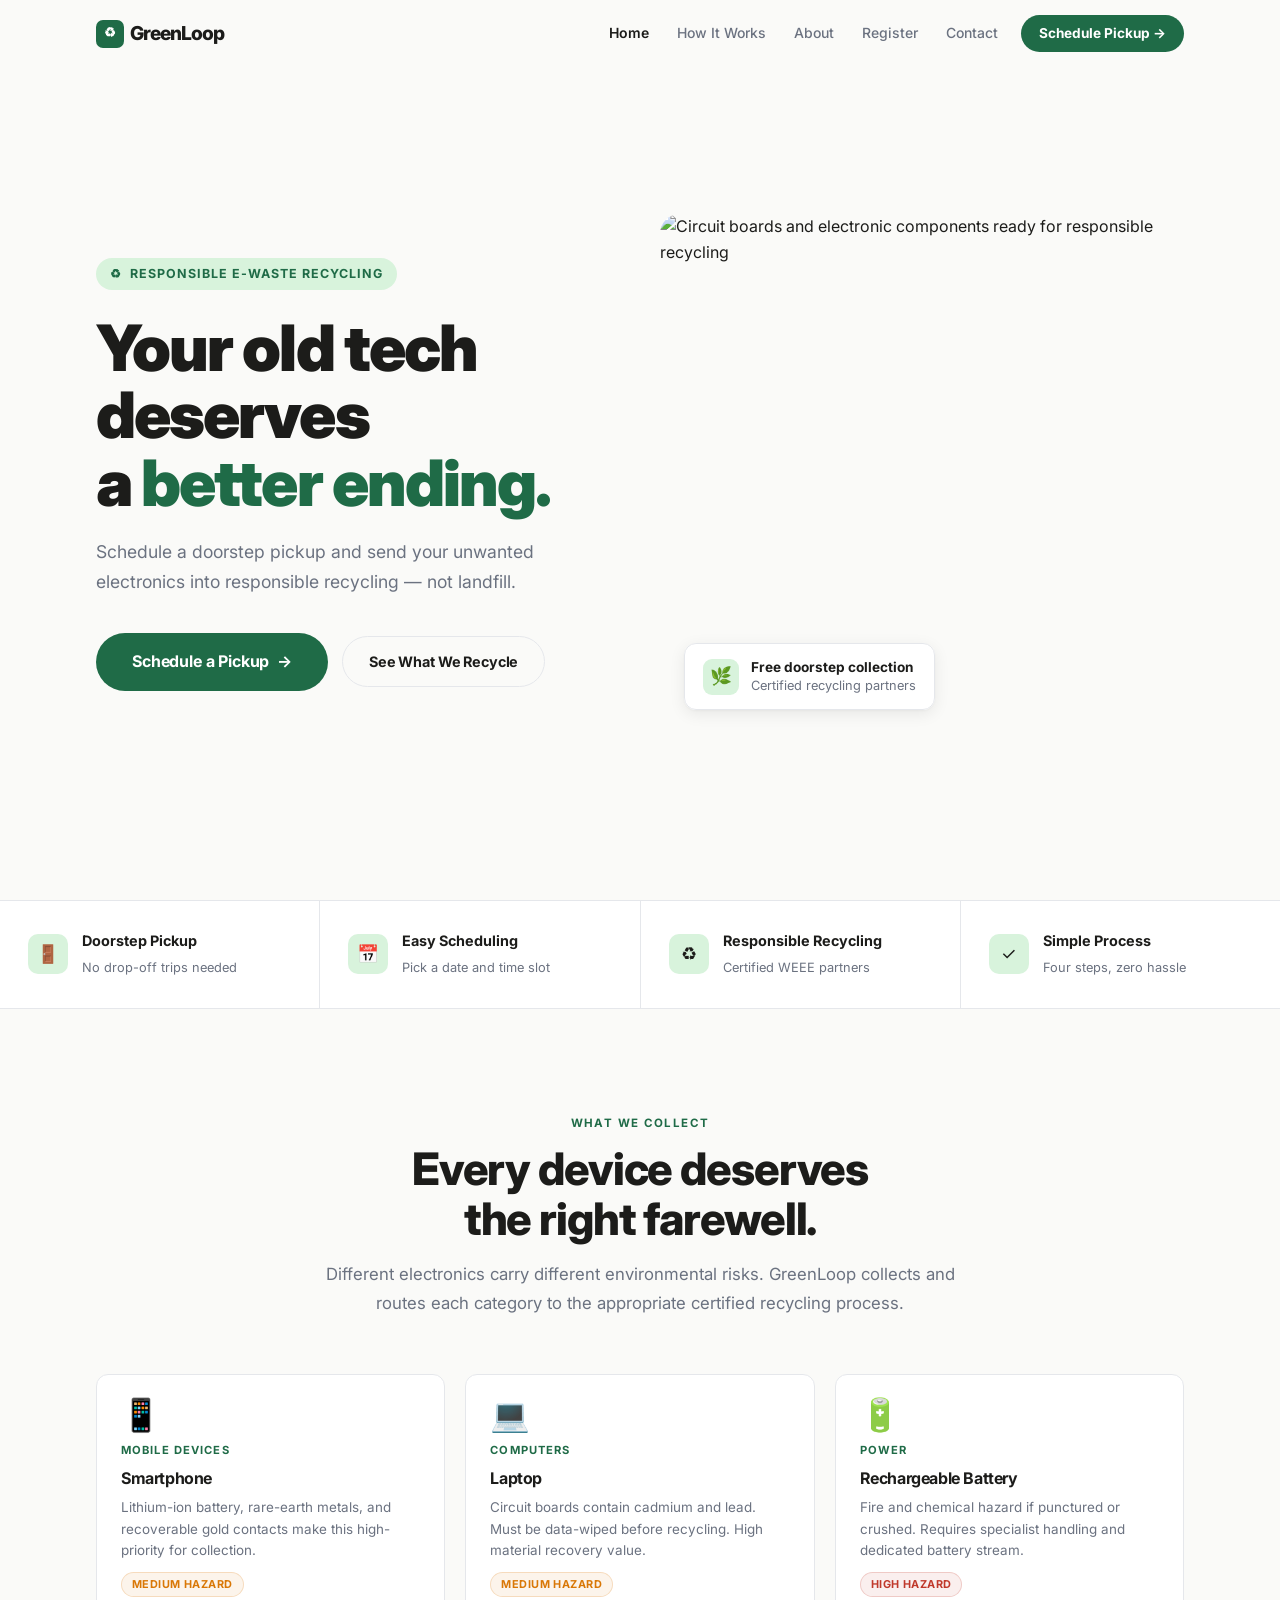
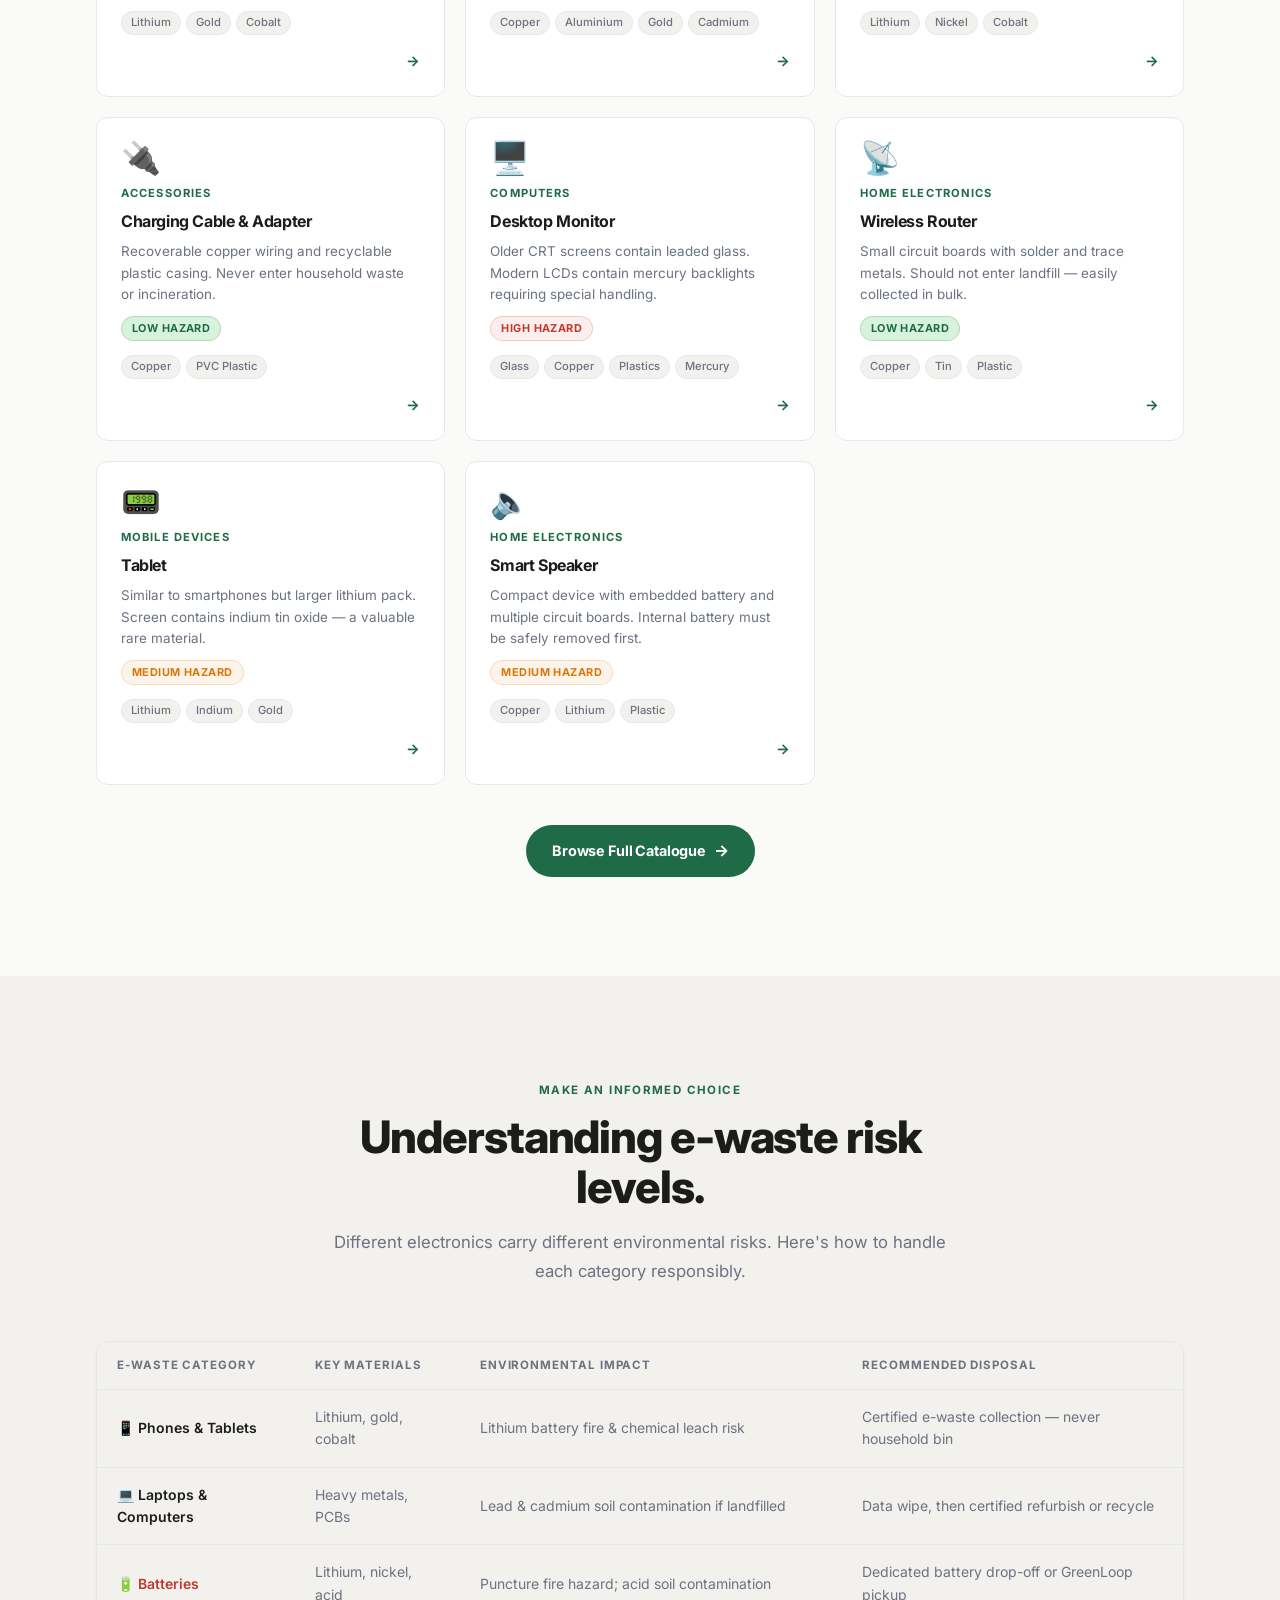
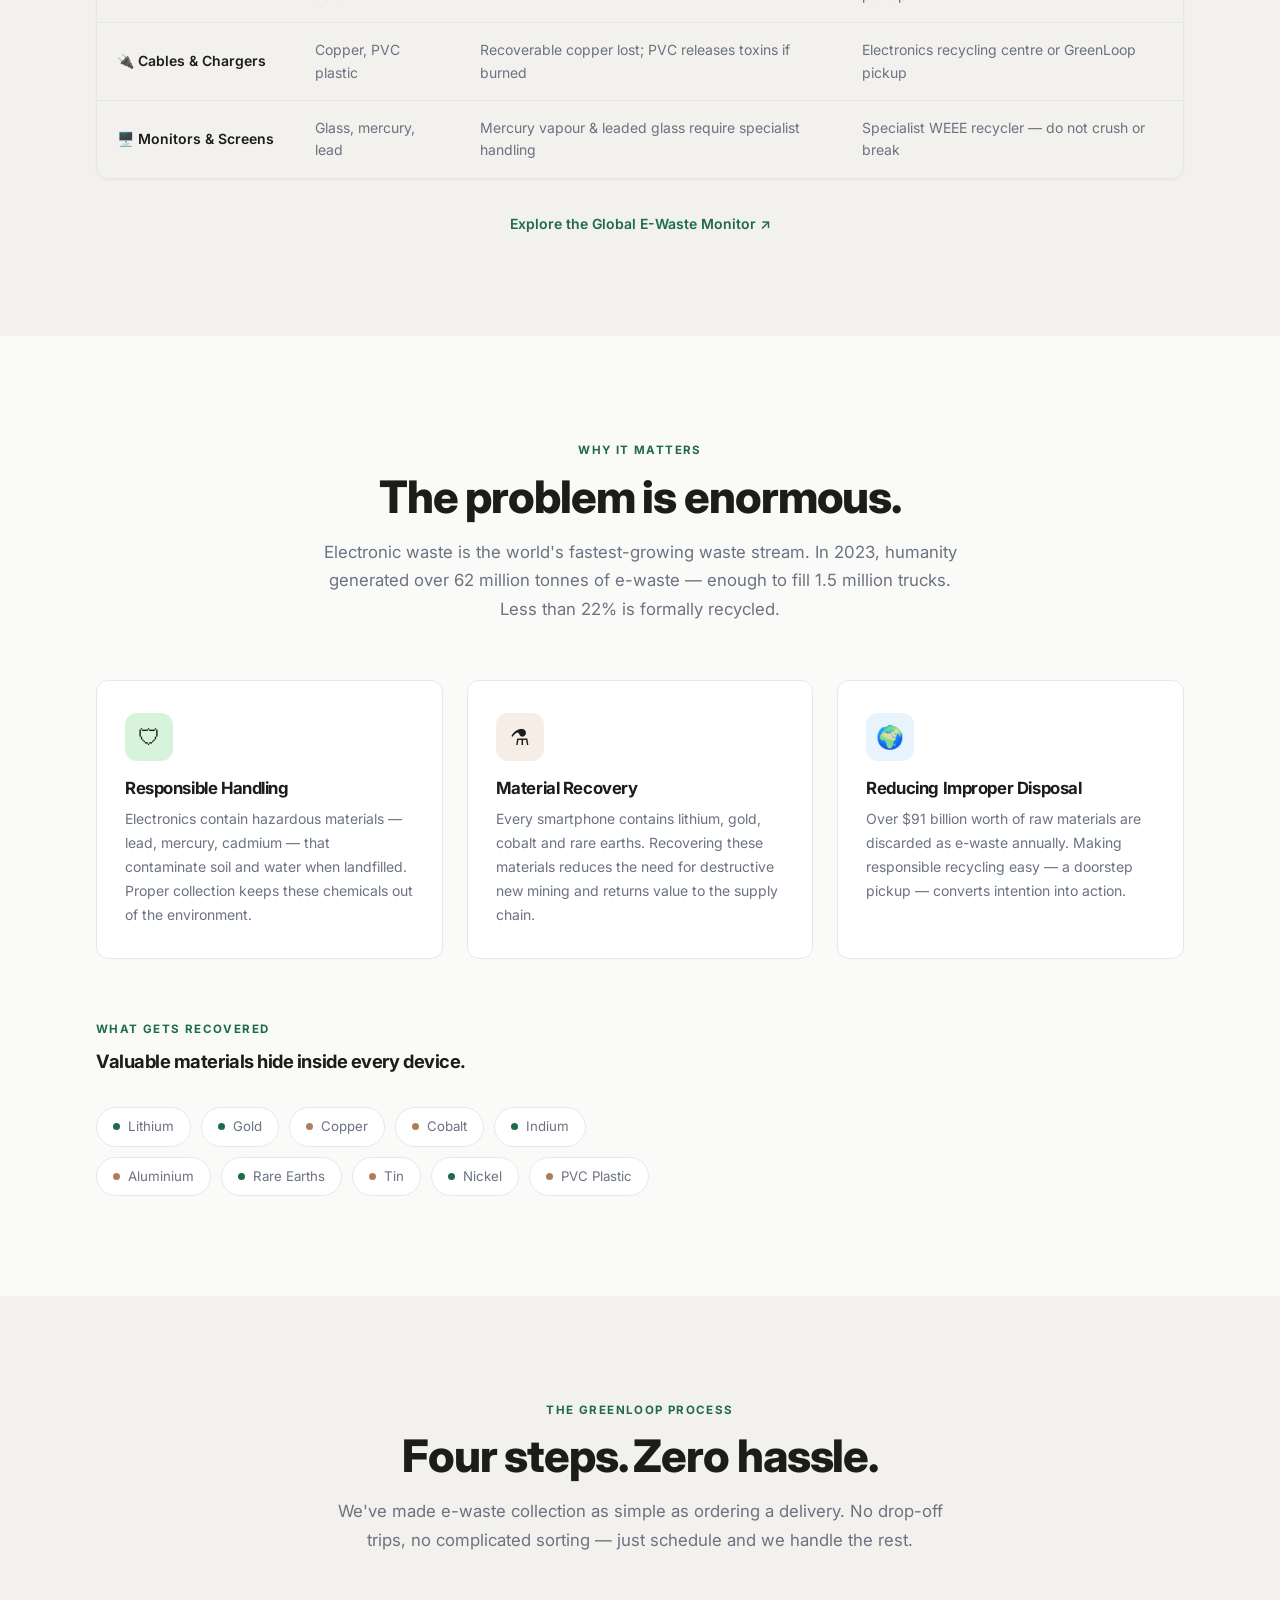
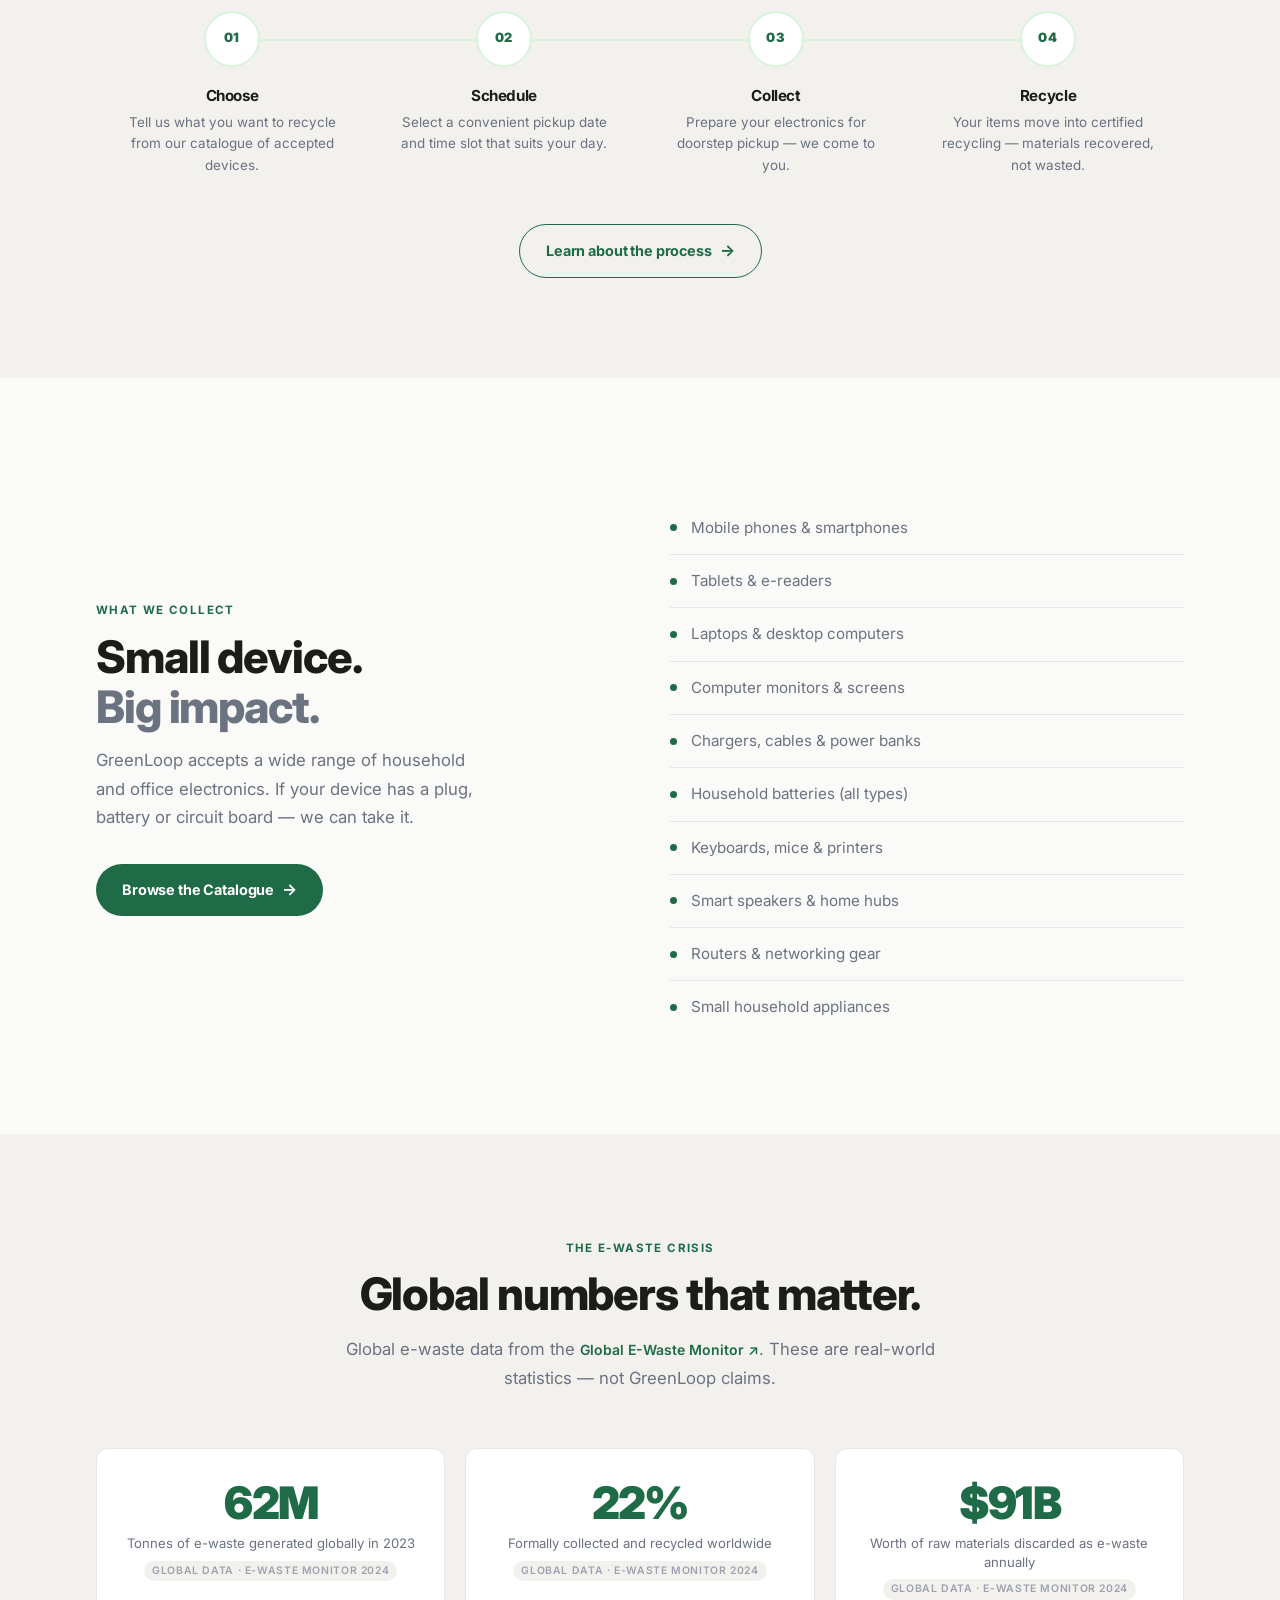
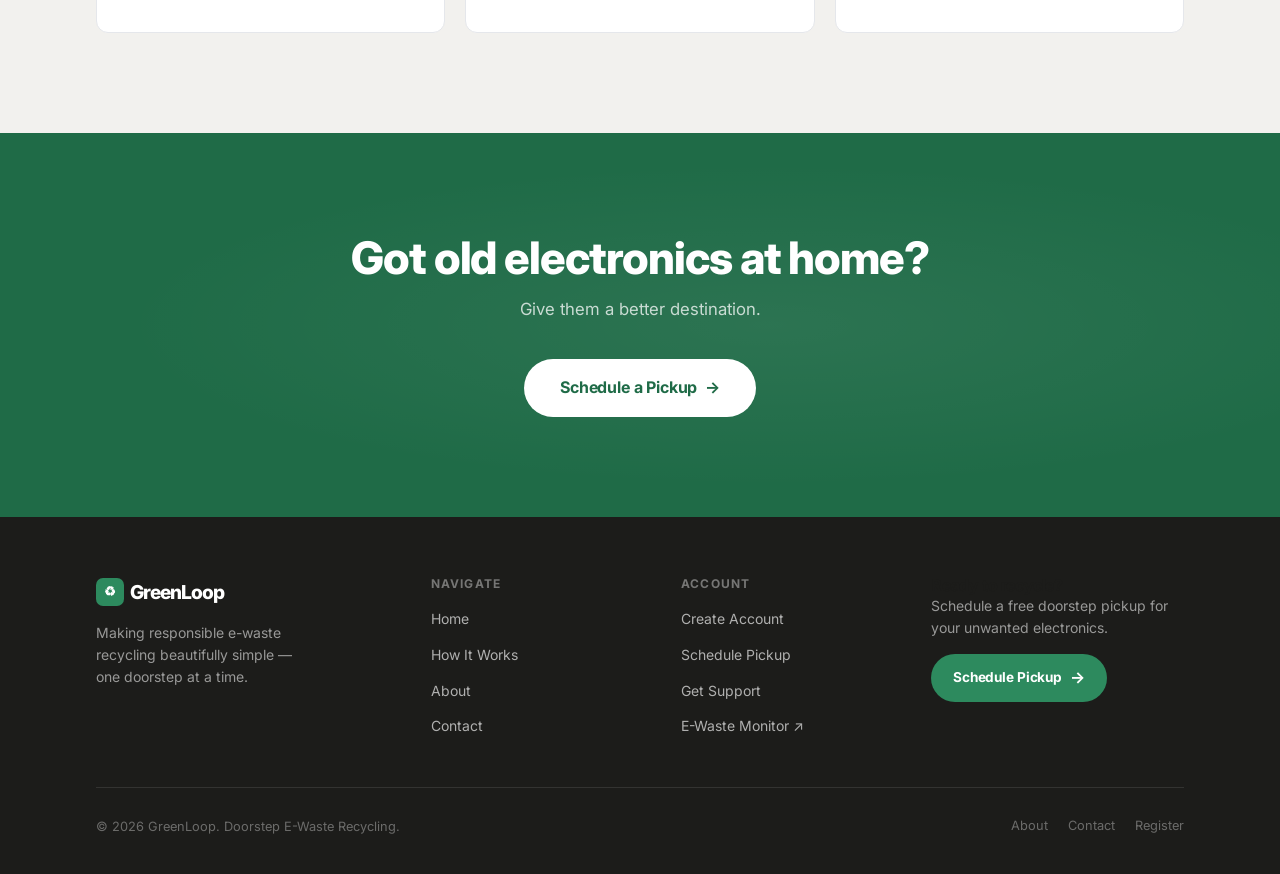
==== commit 3e129e4e: "commit 2" ====
--- a/index.html
+++ b/index.html
@@ -3,171 +3,159 @@
 <head>
   <meta charset="UTF-8">
   <meta name="viewport" content="width=device-width, initial-scale=1.0">
-  <meta name="description" content="GreenLoop — E-waste recycling pickup scheduler. Give your old electronics a new purpose. Schedule a safe, simple pickup today.">
-  <title>GreenLoop | E-Waste Recycling Scheduler</title>
+  <meta name="description" content="GreenLoop — Schedule a doorstep pickup for your old electronics and send them into responsible recycling. Free collection, certified partners, simple process.">
+  <title>GreenLoop | Doorstep E-Waste Recycling</title>
   <link rel="preconnect" href="https://fonts.googleapis.com">
   <link rel="preconnect" href="https://fonts.gstatic.com" crossorigin>
-  <link href="https://fonts.googleapis.com/css2?family=Inter:wght@300;400;500;600;700;800;900&display=swap" rel="stylesheet">
+  <link href="https://fonts.googleapis.com/css2?family=Inter:ital,opsz,wght@0,14..32,300;0,14..32,400;0,14..32,500;0,14..32,600;0,14..32,700;0,14..32,800;0,14..32,900;1,14..32,400&display=swap" rel="stylesheet">
   <link rel="stylesheet" href="style.css">
   <link rel="stylesheet" href="effects.css">
 </head>
 <body>
 
-  <!-- ══ SHARED NAVBAR ══════════════════════════════════════════ -->
-  <header class="site-header">
-    <a class="brand" href="index.html">
-      <span class="accent">◈</span> Green<span style="color:var(--text-muted)">Loop</span>
+  <!-- Skip link for accessibility -->
+  <a class="skip-link" href="#main-content">Skip to main content</a>
+
+  <!-- ══ NAVBAR ══════════════════════════════════════════════════ -->
+  <header class="site-header" role="banner">
+    <a class="brand" href="index.html" aria-label="GreenLoop — home">
+      <span class="brand-icon" aria-hidden="true">♻</span>
+      GreenLoop
     </a>
-    <button class="menu-toggle" aria-label="Open navigation" aria-expanded="false">☰</button>
-    <nav class="site-nav" aria-label="Main navigation">
-      <a href="index.html" class="active">Home</a>
+    <button class="menu-toggle" aria-label="Open navigation menu" aria-expanded="false" aria-controls="site-nav">
+      ☰
+    </button>
+    <nav class="site-nav" id="site-nav" aria-label="Main navigation">
+      <a href="index.html" class="active" aria-current="page">Home</a>
+      <a href="index.html#how-it-works">How It Works</a>
       <a href="about.html">About</a>
       <a href="register.html">Register</a>
       <a href="contact.html">Contact</a>
-      <a href="schedule.html" class="nav-cta">Schedule Pickup</a>
+      <a href="schedule.html" class="nav-cta">Schedule Pickup →</a>
     </nav>
   </header>
 
-  <main>
-
-    <!-- ══ SCROLL STORY — SECTION 1: HERO INTRO ══════════════════ -->
-    <section class="story-section" id="story-1" style="background:var(--bg);">
-      <div class="hero-orb hero-orb-1"></div>
-      <div class="hero-orb hero-orb-2"></div>
-
-      <!-- Three.js canvas — fixed, covers right half -->
-      <div id="hero-canvas-mount" aria-hidden="true"></div>
-
-      <div class="story-content fade-in-up">
-        <span class="eyebrow">RESPONSIBLE TECH · BRIGHTER TOMORROW</span>
-        <h1 class="hero-title">
-          <span class="l1">Your E-Waste.</span>
-          <span class="l2">Reimagined.</span>
+  <main id="main-content">
+
+    <!-- ══ SECTION 1: HERO ══════════════════════════════════════ -->
+    <section class="hero" aria-labelledby="hero-heading">
+
+      <div class="hero-content fade-in-up">
+        <div class="hero-eyebrow" aria-label="Category label">
+          <span aria-hidden="true">♻</span>
+          Responsible E-Waste Recycling
+        </div>
+
+        <h1 class="hero-title" id="hero-heading">
+          Your old tech deserves<br>
+          a <span class="highlight">better ending.</span>
         </h1>
+
         <p class="hero-lead">
-          Schedule a safe, simple pickup of your old electronics and help valuable
-          materials find their way back into circulation — not landfill.
-        </p>
-        <a href="schedule.html" class="btn">
-          Schedule a pickup <span class="arrow">→</span>
-        </a>
-      </div>
-    </section>
-
-    <!-- ══ SCROLL STORY — SECTION 2: THE PROBLEM ══════════════════ -->
-    <section class="story-section" id="story-2" style="background:var(--bg-2);">
-      <div class="story-content">
-        <span class="eyebrow">THE BIGGER PICTURE</span>
-        <h2 class="hero-title">
-          <span class="l1">The problem</span>
-          <span class="l2">is enormous.</span>
-        </h2>
-        <p class="hero-lead">
-          Electronic waste is the world's fastest-growing waste stream. In 2023 alone,
-          humanity generated over 62 million tonnes of e-waste — enough to fill 1.5 million trucks.
-          Less than 22% is formally recycled.
-        </p>
-        <!-- External link requirement -->
-        <a href="https://ewastemonitor.info/" target="_blank" rel="noopener" class="ext-link">
-          Explore the Global E-Waste Monitor ↗
-        </a>
-
-        <div class="stat-row fade-in-up" data-delay="2">
-          <div class="stat-block">
-            <span class="num">62M</span>
-            <p class="label">tonnes of e-waste generated in 2023</p>
+          Schedule a doorstep pickup and send your unwanted electronics
+          into responsible recycling — not landfill.
+        </p>
+
+        <div class="hero-actions">
+          <a href="schedule.html" class="btn btn-lg" id="hero-cta">
+            Schedule a Pickup <span class="arrow" aria-hidden="true">→</span>
+          </a>
+          <a href="#what-we-recycle" class="btn btn-ghost">
+            See What We Recycle
+          </a>
+        </div>
+      </div>
+
+      <div class="hero-image-wrap fade-in-up" data-delay="2" aria-hidden="true">
+        <img
+          src="https://images.unsplash.com/photo-1550009158-9ebf69173e03?auto=format&fit=crop&w=1200&q=80"
+          alt="Circuit boards and electronic components ready for responsible recycling"
+          loading="eager"
+          width="1200"
+          height="800"
+        >
+        <div class="hero-image-badge">
+          <span class="hero-badge-icon" aria-hidden="true">🌿</span>
+          <div class="hero-badge-text">
+            <strong>Free doorstep collection</strong>
+            <span>Certified recycling partners</span>
           </div>
-          <div class="stat-block">
-            <span class="num">22%</span>
-            <p class="label">formally collected and recycled</p>
-          </div>
-          <div class="stat-block">
-            <span class="num">$91B</span>
-            <p class="label">worth of raw materials discarded annually</p>
-          </div>
-        </div>
-      </div>
-    </section>
-
-    <!-- ══ SCROLL STORY — SECTION 3: HOW IT WORKS ════════════════ -->
-    <section class="story-section" id="story-3" style="background:var(--bg);">
-      <div class="story-content">
-        <span class="eyebrow">THE GREENLOOP PROCESS</span>
-        <h2 class="hero-title">
-          <span class="l1">Three steps.</span>
-          <span class="l2">Zero hassle.</span>
-        </h2>
-        <p class="hero-lead">
-          We've made e-waste collection as simple as ordering a takeaway.
-          No drop-off trips, no complicated sorting — just book and we handle the rest.
-        </p>
-        <div class="step-cards fade-in-up" data-delay="2">
-          <div class="step-card">
-            <div class="step-num">01</div>
-            <h3>List your devices</h3>
-            <p>Select what you want to recycle from our catalogue.</p>
-          </div>
-          <div class="step-card">
-            <div class="step-num">02</div>
-            <h3>Book a pickup</h3>
-            <p>Choose a date and time slot that suits you.</p>
-          </div>
-          <div class="step-card">
-            <div class="step-num">03</div>
-            <h3>We collect &amp; recycle</h3>
-            <p>Your items go to certified recycling partners, not landfill.</p>
-          </div>
-        </div>
-      </div>
-    </section>
-
-    <!-- ══ SCROLL STORY — SECTION 4: WHAT GETS RECOVERED ═════════ -->
-    <section class="story-section" id="story-4" style="background:var(--bg-2);">
-      <div class="story-content">
-        <span class="eyebrow">WHAT GETS RECOVERED</span>
-        <h2 class="hero-title">
-          <span class="l1">Valuable materials</span>
-          <span class="l2">hide inside.</span>
-        </h2>
-        <p class="hero-lead">
-          Every device contains metals, plastics and rare earths that can be reclaimed,
-          refined and re-used — reducing the need for destructive new mining.
-        </p>
-        <div class="recovery-chips fade-in-up" data-delay="2">
-          <div class="recovery-chip"><span class="chip-dot"></span>Lithium</div>
-          <div class="recovery-chip"><span class="chip-dot"></span>Gold</div>
-          <div class="recovery-chip copper"><span class="chip-dot"></span>Copper</div>
-          <div class="recovery-chip copper"><span class="chip-dot"></span>Cobalt</div>
-          <div class="recovery-chip"><span class="chip-dot"></span>Indium</div>
-          <div class="recovery-chip copper"><span class="chip-dot"></span>Aluminium</div>
-          <div class="recovery-chip"><span class="chip-dot"></span>Rare Earths</div>
-          <div class="recovery-chip copper"><span class="chip-dot"></span>Tin</div>
-          <div class="recovery-chip"><span class="chip-dot"></span>Nickel</div>
-          <div class="recovery-chip copper"><span class="chip-dot"></span>PVC Plastic</div>
-        </div>
-      </div>
-    </section>
-
-    <!-- ══ TABLE SECTION: E-waste categories ══════════════════════ -->
-    <section class="section alt" id="ewaste-table-section">
-      <div class="headline-wrap fade-in-up">
-        <span class="eyebrow">MAKE AN INFORMED CHOICE</span>
-        <h2>
-          <span class="line1">Every device deserves</span>
-          <span class="line2">the right farewell.</span>
-        </h2>
+        </div>
+      </div>
+
+    </section>
+
+    <!-- ══ SECTION 2: TRUST BAR ══════════════════════════════════ -->
+    <div class="trust-bar" role="list" aria-label="Key benefits">
+      <div class="trust-item fade-in-up" role="listitem">
+        <div class="trust-icon" aria-hidden="true">🚪</div>
+        <div class="trust-text">
+          <strong>Doorstep Pickup</strong>
+          <span>No drop-off trips needed</span>
+        </div>
+      </div>
+      <div class="trust-item fade-in-up" data-delay="1" role="listitem">
+        <div class="trust-icon" aria-hidden="true">📅</div>
+        <div class="trust-text">
+          <strong>Easy Scheduling</strong>
+          <span>Pick a date and time slot</span>
+        </div>
+      </div>
+      <div class="trust-item fade-in-up" data-delay="2" role="listitem">
+        <div class="trust-icon" aria-hidden="true">♻</div>
+        <div class="trust-text">
+          <strong>Responsible Recycling</strong>
+          <span>Certified WEEE partners</span>
+        </div>
+      </div>
+      <div class="trust-item fade-in-up" data-delay="3" role="listitem">
+        <div class="trust-icon" aria-hidden="true">✓</div>
+        <div class="trust-text">
+          <strong>Simple Process</strong>
+          <span>Four steps, zero hassle</span>
+        </div>
+      </div>
+    </div>
+
+    <!-- ══ SECTION 3: WHAT WE RECYCLE ════════════════════════════ -->
+    <section class="section" id="what-we-recycle" aria-labelledby="recycle-heading">
+      <div class="section-header center fade-in-up">
+        <span class="eyebrow">What We Collect</span>
+        <h2 id="recycle-heading">Every device deserves<br>the right farewell.</h2>
+        <p class="subtext">
+          Different electronics carry different environmental risks. GreenLoop collects and
+          routes each category to the appropriate certified recycling process.
+        </p>
+      </div>
+
+      <!-- Cards rendered by JS from ewasteItems data -->
+      <div id="home-device-cards" class="device-cards-grid" aria-label="E-waste categories we collect"></div>
+
+      <div style="text-align:center;margin-top:40px;" class="fade-in-up" data-delay="4">
+        <a href="schedule.html" class="btn" id="browse-catalogue-cta">
+          Browse Full Catalogue <span class="arrow" aria-hidden="true">→</span>
+        </a>
+      </div>
+    </section>
+
+    <!-- ══ SECTION 4: E-WASTE TABLE ══════════════════════════════ -->
+    <section class="section alt" aria-labelledby="table-heading">
+      <div class="section-header center fade-in-up">
+        <span class="eyebrow">Make an Informed Choice</span>
+        <h2 id="table-heading">Understanding e-waste risk levels.</h2>
         <p class="subtext">
           Different electronics carry different environmental risks. Here's how to handle each category responsibly.
         </p>
       </div>
+
       <div class="impact-table-wrap fade-in-up" data-delay="2">
-        <table>
+        <table aria-label="E-waste categories and environmental handling guide">
           <thead>
             <tr>
-              <th>E-Waste Category</th>
-              <th>Key Materials</th>
-              <th>Environmental Impact</th>
-              <th>Recommended Disposal</th>
+              <th scope="col">E-Waste Category</th>
+              <th scope="col">Key Materials</th>
+              <th scope="col">Environmental Impact</th>
+              <th scope="col">Recommended Disposal</th>
             </tr>
           </thead>
           <tbody>
@@ -204,28 +192,133 @@
           </tbody>
         </table>
       </div>
-    </section>
-
-    <!-- ══ LIST SECTION: What we collect ══════════════════════════ -->
-    <section class="section" id="accepted-section">
+
+      <div style="text-align:center;margin-top:32px;" class="fade-in-up" data-delay="3">
+        <a href="https://ewastemonitor.info/" target="_blank" rel="noopener" class="ext-link" id="ewaste-monitor-link">
+          Explore the Global E-Waste Monitor ↗
+        </a>
+      </div>
+    </section>
+
+    <!-- ══ SECTION 5: WHY RECYCLE RESPONSIBLY ════════════════════ -->
+    <section class="section" aria-labelledby="why-heading">
+      <div class="section-header center fade-in-up">
+        <span class="eyebrow">Why It Matters</span>
+        <h2 id="why-heading">The problem is enormous.</h2>
+        <p class="subtext">
+          Electronic waste is the world's fastest-growing waste stream. In 2023, humanity generated
+          over 62 million tonnes of e-waste — enough to fill 1.5 million trucks. Less than 22% is formally recycled.
+        </p>
+      </div>
+
+      <div class="why-grid">
+        <div class="why-card fade-in-up" data-delay="1">
+          <div class="why-icon green" aria-hidden="true">🛡</div>
+          <h3>Responsible Handling</h3>
+          <p>
+            Electronics contain hazardous materials — lead, mercury, cadmium — that contaminate
+            soil and water when landfilled. Proper collection keeps these chemicals out of the environment.
+          </p>
+        </div>
+        <div class="why-card fade-in-up" data-delay="2">
+          <div class="why-icon amber" aria-hidden="true">⚗</div>
+          <h3>Material Recovery</h3>
+          <p>
+            Every smartphone contains lithium, gold, cobalt and rare earths. Recovering
+            these materials reduces the need for destructive new mining and returns value to the supply chain.
+          </p>
+        </div>
+        <div class="why-card fade-in-up" data-delay="3">
+          <div class="why-icon blue" aria-hidden="true">🌍</div>
+          <h3>Reducing Improper Disposal</h3>
+          <p>
+            Over $91 billion worth of raw materials are discarded as e-waste annually. Making
+            responsible recycling easy — a doorstep pickup — converts intention into action.
+          </p>
+        </div>
+      </div>
+
+      <!-- Recovery materials chips -->
+      <div class="section-header fade-in-up" style="margin-top:56px;margin-bottom:16px;">
+        <span class="eyebrow">What Gets Recovered</span>
+        <h3 style="font-size:1.15rem;color:var(--text-primary);">Valuable materials hide inside every device.</h3>
+      </div>
+
+      <div class="recovery-chips fade-in-up" data-delay="1" role="list" aria-label="Materials recovered from e-waste">
+        <div class="recovery-chip" role="listitem"><span class="chip-dot" aria-hidden="true"></span>Lithium</div>
+        <div class="recovery-chip" role="listitem"><span class="chip-dot" aria-hidden="true"></span>Gold</div>
+        <div class="recovery-chip copper" role="listitem"><span class="chip-dot" aria-hidden="true"></span>Copper</div>
+        <div class="recovery-chip copper" role="listitem"><span class="chip-dot" aria-hidden="true"></span>Cobalt</div>
+        <div class="recovery-chip" role="listitem"><span class="chip-dot" aria-hidden="true"></span>Indium</div>
+        <div class="recovery-chip copper" role="listitem"><span class="chip-dot" aria-hidden="true"></span>Aluminium</div>
+        <div class="recovery-chip" role="listitem"><span class="chip-dot" aria-hidden="true"></span>Rare Earths</div>
+        <div class="recovery-chip copper" role="listitem"><span class="chip-dot" aria-hidden="true"></span>Tin</div>
+        <div class="recovery-chip" role="listitem"><span class="chip-dot" aria-hidden="true"></span>Nickel</div>
+        <div class="recovery-chip copper" role="listitem"><span class="chip-dot" aria-hidden="true"></span>PVC Plastic</div>
+      </div>
+    </section>
+
+    <!-- ══ SECTION 6: HOW IT WORKS ═══════════════════════════════ -->
+    <section class="section alt" id="how-it-works" aria-labelledby="how-heading">
+      <div class="section-header center fade-in-up">
+        <span class="eyebrow">The GreenLoop Process</span>
+        <h2 id="how-heading">Four steps. Zero hassle.</h2>
+        <p class="subtext">
+          We've made e-waste collection as simple as ordering a delivery.
+          No drop-off trips, no complicated sorting — just schedule and we handle the rest.
+        </p>
+      </div>
+
+      <div class="steps-grid" role="list" aria-label="How GreenLoop works">
+        <div class="step-item fade-in-up" data-delay="1" role="listitem">
+          <div class="step-num-circle" aria-hidden="true">01</div>
+          <h3>Choose</h3>
+          <p>Tell us what you want to recycle from our catalogue of accepted devices.</p>
+        </div>
+        <div class="step-item fade-in-up" data-delay="2" role="listitem">
+          <div class="step-num-circle" aria-hidden="true">02</div>
+          <h3>Schedule</h3>
+          <p>Select a convenient pickup date and time slot that suits your day.</p>
+        </div>
+        <div class="step-item fade-in-up" data-delay="3" role="listitem">
+          <div class="step-num-circle" aria-hidden="true">03</div>
+          <h3>Collect</h3>
+          <p>Prepare your electronics for doorstep pickup — we come to you.</p>
+        </div>
+        <div class="step-item fade-in-up" data-delay="4" role="listitem">
+          <div class="step-num-circle" aria-hidden="true">04</div>
+          <h3>Recycle</h3>
+          <p>Your items move into certified recycling — materials recovered, not wasted.</p>
+        </div>
+      </div>
+
+      <div style="text-align:center;margin-top:48px;" class="fade-in-up" data-delay="5">
+        <a href="about.html" class="btn btn-outline-green" id="learn-more-process-btn">
+          Learn about the process <span class="arrow" aria-hidden="true">→</span>
+        </a>
+      </div>
+    </section>
+
+    <!-- ══ SECTION 7: WHAT WE COLLECT (List) ══════════════════════ -->
+    <section class="section" aria-labelledby="accepted-heading">
       <div class="accepted-grid">
         <div class="fade-in-up">
-          <span class="eyebrow">WHAT WE COLLECT</span>
-          <h2>
-            <span style="display:block;color:var(--text-primary)">Small device.</span>
+          <span class="eyebrow">What We Collect</span>
+          <h2 id="accepted-heading">
+            <span style="display:block">Small device.</span>
             <span style="display:block;color:var(--text-muted)">Big impact.</span>
           </h2>
-          <p style="color:var(--text-sub);font-size:.95rem;margin-top:16px;max-width:460px;line-height:1.7;">
+          <p class="subtext" style="margin-top:14px;max-width:400px;">
             GreenLoop accepts a wide range of household and office electronics.
             If your device has a plug, battery or circuit board — we can take it.
           </p>
-          <!-- Internal link requirement -->
-          <a href="schedule.html" class="btn" style="margin-top:32px;">
-            Browse the catalogue <span class="arrow">→</span>
+          <a href="schedule.html" class="btn" style="margin-top:32px;" id="browse-catalogue-btn">
+            Browse the Catalogue <span class="arrow" aria-hidden="true">→</span>
           </a>
         </div>
+
         <div class="fade-in-up" data-delay="2">
-          <ul class="accepted-list">
+          <ul class="accepted-list" aria-label="Electronics we accept">
             <li>Mobile phones &amp; smartphones</li>
             <li>Tablets &amp; e-readers</li>
             <li>Laptops &amp; desktop computers</li>
@@ -241,47 +334,101 @@
       </div>
     </section>
 
-    <!-- ══ HERO IMAGE + EXTERNAL LINK ═════════════════════════════ -->
-    <section class="section alt" style="padding-top:0;padding-bottom:0;">
-      <img
-        src="https://images.unsplash.com/photo-1550009158-9ebf69173e03?auto=format&fit=crop&w=1400&q=80"
-        alt="Circuit boards and electronic components laid out ready for responsible recycling"
-        style="width:100%;height:420px;object-fit:cover;display:block;"
-      >
-    </section>
-
-    <!-- ══ SCROLL STORY CTA ═══════════════════════════════════════ -->
-    <div class="story-cta">
-      <p class="big-cta fade-in-up">
-        Ready to recycle<br><span style="color:var(--text-muted)">responsibly?</span>
-      </p>
-      <a href="schedule.html" class="btn fade-in-up" data-delay="2" style="font-size:1.05rem;padding:18px 40px;">
-        Schedule your pickup <span class="arrow">→</span>
-      </a>
+    <!-- ══ SECTION 8: PLATFORM STATS / IMPACT ════════════════════ -->
+    <section class="section alt" aria-labelledby="impact-heading">
+      <div class="section-header center fade-in-up">
+        <span class="eyebrow">The E-Waste Crisis</span>
+        <h2 id="impact-heading">Global numbers that matter.</h2>
+        <p class="subtext">
+          Global e-waste data from the <a href="https://ewastemonitor.info/" target="_blank" rel="noopener" class="ext-link" style="display:inline;">Global E-Waste Monitor ↗</a>.
+          These are real-world statistics — not GreenLoop claims.
+        </p>
+      </div>
+
+      <div class="stats-grid">
+        <div class="stat-card fade-in-up" data-delay="1">
+          <span class="num" id="stat-ewaste">62M</span>
+          <p class="label">Tonnes of e-waste generated globally in 2023</p>
+          <span class="demo-tag">Global Data · E-Waste Monitor 2024</span>
+        </div>
+        <div class="stat-card fade-in-up" data-delay="2">
+          <span class="num">22%</span>
+          <p class="label">Formally collected and recycled worldwide</p>
+          <span class="demo-tag">Global Data · E-Waste Monitor 2024</span>
+        </div>
+        <div class="stat-card fade-in-up" data-delay="3">
+          <span class="num">$91B</span>
+          <p class="label">Worth of raw materials discarded as e-waste annually</p>
+          <span class="demo-tag">Global Data · E-Waste Monitor 2024</span>
+        </div>
+      </div>
+    </section>
+
+    <!-- ══ SECTION 9: FINAL CTA ═══════════════════════════════════ -->
+    <section class="cta-section" aria-labelledby="cta-heading">
+      <div class="fade-in-up">
+        <h2 id="cta-heading">Got old electronics at home?</h2>
+        <p>Give them a better destination.</p>
+        <a href="schedule.html" class="btn btn-lg" id="final-cta-btn">
+          Schedule a Pickup <span class="arrow" aria-hidden="true">→</span>
+        </a>
+      </div>
+    </section>
+
+  </main>
+
+  <!-- ══ FOOTER ═════════════════════════════════════════════════ -->
+  <footer role="contentinfo">
+    <div class="footer-top">
+      <div class="footer-brand">
+        <a class="brand" href="index.html" aria-label="GreenLoop home">
+          <span class="brand-icon" aria-hidden="true">♻</span>
+          GreenLoop
+        </a>
+        <p>Making responsible e-waste recycling beautifully simple — one doorstep at a time.</p>
+      </div>
+
+      <nav class="footer-col" aria-label="Site navigation">
+        <h4>Navigate</h4>
+        <ul>
+          <li><a href="index.html">Home</a></li>
+          <li><a href="index.html#how-it-works">How It Works</a></li>
+          <li><a href="about.html">About</a></li>
+          <li><a href="contact.html">Contact</a></li>
+        </ul>
+      </nav>
+
+      <nav class="footer-col" aria-label="Account links">
+        <h4>Account</h4>
+        <ul>
+          <li><a href="register.html">Create Account</a></li>
+          <li><a href="schedule.html">Schedule Pickup</a></li>
+          <li><a href="contact.html">Get Support</a></li>
+          <li><a href="https://ewastemonitor.info/" target="_blank" rel="noopener">E-Waste Monitor ↗</a></li>
+        </ul>
+      </nav>
+
+      <div class="footer-cta-col">
+        <h4>Ready to recycle?</h4>
+        <p>Schedule a free doorstep pickup for your unwanted electronics.</p>
+        <a href="schedule.html" class="btn" id="footer-schedule-cta">
+          Schedule Pickup <span class="arrow" aria-hidden="true">→</span>
+        </a>
+      </div>
     </div>
 
-  </main>
-
-  <!-- ══ FOOTER ═════════════════════════════════════════════════ -->
-  <footer>
-    <div>
-      <a class="brand" href="index.html">
-        <span class="accent">◈</span> Green<span style="color:var(--text-muted)">Loop</span>
-      </a>
-      <p style="margin-top:8px;">Making responsible recycling beautifully simple.</p>
+    <div class="footer-bottom">
+      <p>© 2026 GreenLoop. Doorstep E-Waste Recycling.</p>
+      <div class="footer-bottom-links">
+        <a href="about.html">About</a>
+        <a href="contact.html">Contact</a>
+        <a href="register.html">Register</a>
+      </div>
     </div>
-    <div class="footer-links">
-      <a href="about.html">About</a>
-      <a href="contact.html">Contact</a>
-      <a href="register.html">Register</a>
-      <a href="https://ewastemonitor.info/" target="_blank" rel="noopener">E-Waste Monitor ↗</a>
-    </div>
-    <p>© 2026 GreenLoop</p>
   </footer>
 
-  <!-- Three.js CDN — loaded before three-scene.js -->
-  <script src="https://cdnjs.cloudflare.com/ajax/libs/three.js/r128/three.min.js"></script>
-  <script src="three-scene.js"></script>
+  <!-- data.js must load before script.js -->
+  <script src="data.js"></script>
   <script src="script.js"></script>
 </body>
 </html>
--- a/style.css
+++ b/style.css
@@ -1,61 +1,112 @@
 /* ============================================================
-   GreenLoop — Dark Cinematic Theme
-   Apple/Sony product-page aesthetic
+   GreenLoop — Premium Light Theme
+   Clean environmental-tech product design
    ============================================================ */
 
 /* ── Google Fonts ── */
-@import url('https://fonts.googleapis.com/css2?family=Inter:wght@300;400;500;600;700;800;900&display=swap');
+@import url('https://fonts.googleapis.com/css2?family=Inter:ital,opsz,wght@0,14..32,300;0,14..32,400;0,14..32,500;0,14..32,600;0,14..32,700;0,14..32,800;0,14..32,900;1,14..32,400&display=swap');
 
 /* ── Design Tokens ── */
 :root {
-  --bg:            #0a0a0a;
-  --bg-2:          #111214;
-  --bg-card:       #161618;
-  --text-primary:  #f5f5f5;
-  --text-muted:    #6e6e73;
-  --text-sub:      #9a9a9e;
-  --accent:        #2ee6a8;
-  --accent-2:      #c98a4b;
-  --accent-glow:   rgba(46,230,168,.18);
-  --accent-2-glow: rgba(201,138,75,.15);
-  --border:        #2a2a2e;
-  --hazard-high:   #e6572e;
-  --radius:        14px;
+  /* Backgrounds */
+  --bg:            #fafaf8;
+  --bg-2:          #f2f1ee;
+  --bg-card:       #ffffff;
+  --bg-green-pale: #edf7f1;
+  --bg-nav:        rgba(250,250,248,.92);
+
+  /* Text */
+  --text-primary:  #1c1c1a;
+  --text-muted:    #6b7280;
+  --text-sub:      #9ca3af;
+
+  /* Accent — Natural Deep Green */
+  --accent:        #1f6b47;
+  --accent-mid:    #2d8a5e;
+  --accent-light:  #52b788;
+  --accent-pale:   #d8f3dc;
+  --accent-glow:   rgba(31,107,71,.12);
+
+  /* Secondary */
+  --accent-2:      #b07d5a;
+  --accent-2-pale: #f5ede6;
+  --accent-2-glow: rgba(176,125,90,.12);
+
+  /* Status */
+  --hazard-high:   #c0392b;
+  --hazard-medium: #d97706;
+  --success:       #1f6b47;
+  --error:         #c0392b;
+
+  /* Borders & Shadows */
+  --border:        #e5e7eb;
+  --border-focus:  var(--accent);
+  --shadow-xs:     0 1px 2px rgba(0,0,0,.05);
+  --shadow-sm:     0 1px 4px rgba(0,0,0,.07), 0 2px 8px rgba(0,0,0,.04);
+  --shadow-md:     0 4px 16px rgba(0,0,0,.08), 0 1px 3px rgba(0,0,0,.04);
+  --shadow-lg:     0 12px 40px rgba(0,0,0,.1), 0 2px 8px rgba(0,0,0,.05);
+  --shadow-card:   0 0 0 1px var(--border), var(--shadow-md);
+
+  /* Radius */
+  --radius-sm:     8px;
+  --radius:        12px;
+  --radius-lg:     20px;
   --radius-pill:   100px;
-  --shadow-card:   0 0 0 1px #2a2a2e, 0 24px 48px rgba(0,0,0,.6);
-}
-
-/* ── Reset & Base ── */
-*, *::before, *::after { box-sizing: border-box; margin: 0; padding: 0; }
+
+  /* Spacing */
+  --section-y:     100px;
+  --section-x:     clamp(24px, 8vw, 96px);
+  --nav-h:         68px;
+}
+
+/* ── Reset ── */
+*, *::before, *::after {
+  box-sizing: border-box;
+  margin: 0;
+  padding: 0;
+}
 
 html {
   scroll-behavior: smooth;
   background: var(--bg);
+  -webkit-text-size-adjust: 100%;
 }
 
 body {
   background: var(--bg);
   color: var(--text-primary);
   font-family: 'Inter', -apple-system, 'Helvetica Neue', sans-serif;
+  font-size: 16px;
   line-height: 1.6;
   -webkit-font-smoothing: antialiased;
+  -moz-osx-font-smoothing: grayscale;
   overflow-x: hidden;
 }
 
-h1, h2, h3, h4 { line-height: 1.08; letter-spacing: -.03em; }
-
-h1 { font-size: clamp(3rem, 7vw, 5.5rem); font-weight: 800; }
-h2 { font-size: clamp(2rem, 4vw, 3.8rem); font-weight: 800; }
-h3 { font-size: 1.3rem; font-weight: 700; }
-
+/* ── Typography Scale ── */
+h1, h2, h3, h4, h5 {
+  line-height: 1.12;
+  letter-spacing: -0.025em;
+  color: var(--text-primary);
+  font-weight: 800;
+}
+
+h1 { font-size: clamp(2.4rem, 5vw, 4rem); }
+h2 { font-size: clamp(1.8rem, 3.5vw, 3rem); }
+h3 { font-size: clamp(1.1rem, 2vw, 1.35rem); font-weight: 700; }
+h4 { font-size: 1rem; font-weight: 700; }
+
+p { line-height: 1.7; }
 a { color: inherit; text-decoration: none; }
 img { display: block; max-width: 100%; }
+ul, ol { list-style: none; }
 button { font-family: inherit; cursor: pointer; }
 
 /* ── Scrollbar ── */
 ::-webkit-scrollbar { width: 6px; }
-::-webkit-scrollbar-track { background: var(--bg); }
+::-webkit-scrollbar-track { background: var(--bg-2); }
 ::-webkit-scrollbar-thumb { background: var(--border); border-radius: 3px; }
+::-webkit-scrollbar-thumb:hover { background: var(--text-sub); }
 
 /* ============================================================
    NAVBAR
@@ -64,395 +115,713 @@
   position: fixed;
   top: 0; left: 0; right: 0;
   z-index: 1000;
-  height: 68px;
-  padding: 0 max(5vw, 24px);
+  height: var(--nav-h);
+  padding: 0 var(--section-x);
   display: flex;
   align-items: center;
   justify-content: space-between;
   gap: 20px;
-  background: rgba(10,10,10,.82);
-  backdrop-filter: blur(20px) saturate(180%);
-  -webkit-backdrop-filter: blur(20px) saturate(180%);
-  border-bottom: 1px solid rgba(255,255,255,.07);
-  transition: background .3s;
-}
-
+  background: var(--bg-nav);
+  backdrop-filter: blur(16px) saturate(180%);
+  -webkit-backdrop-filter: blur(16px) saturate(180%);
+  border-bottom: 1px solid transparent;
+  transition: border-color .3s, background .3s, box-shadow .3s;
+}
+
+.site-header.scrolled {
+  border-bottom-color: var(--border);
+  box-shadow: var(--shadow-sm);
+  background: rgba(250,250,248,.97);
+}
+
+/* Brand */
 .brand {
-  font-size: 1.3rem;
+  font-size: 1.2rem;
   font-weight: 800;
-  letter-spacing: -.06em;
+  letter-spacing: -0.05em;
   color: var(--text-primary);
   display: flex;
   align-items: center;
   gap: 6px;
   flex-shrink: 0;
-}
-
-.brand .accent { color: var(--accent); }
-
+  transition: opacity .2s;
+}
+.brand:hover { opacity: .8; }
+.brand .brand-icon {
+  width: 28px; height: 28px;
+  background: var(--accent);
+  border-radius: 7px;
+  display: flex;
+  align-items: center;
+  justify-content: center;
+  color: #fff;
+  font-size: .8rem;
+  flex-shrink: 0;
+}
+
+/* Nav links */
 .site-nav {
   display: flex;
   align-items: center;
-  gap: 6px;
+  gap: 2px;
 }
 
 .site-nav a {
-  padding: 8px 14px;
-  border-radius: 8px;
+  padding: 8px 13px;
+  border-radius: var(--radius-sm);
   font-size: .875rem;
   font-weight: 500;
-  color: var(--text-sub);
+  color: var(--text-muted);
   transition: color .2s, background .2s;
 }
 
-.site-nav a:hover { color: var(--text-primary); background: rgba(255,255,255,.06); }
-.site-nav a.active { color: var(--text-primary); }
-
+.site-nav a:hover {
+  color: var(--text-primary);
+  background: var(--bg-2);
+}
+
+.site-nav a.active {
+  color: var(--text-primary);
+  font-weight: 600;
+}
+
+/* Nav CTA */
 .nav-cta {
-  padding: 9px 18px !important;
+  padding: 8px 18px !important;
   border-radius: var(--radius-pill) !important;
   background: var(--accent) !important;
-  color: #000 !important;
+  color: #fff !important;
   font-weight: 700 !important;
   font-size: .85rem !important;
-  transition: transform .2s, box-shadow .2s !important;
+  transition: background .2s, transform .15s, box-shadow .2s !important;
+  margin-left: 8px;
 }
 
 .nav-cta:hover {
-  transform: translateY(-1px);
-  box-shadow: 0 8px 24px var(--accent-glow);
-}
-
+  background: var(--accent-mid) !important;
+  transform: translateY(-1px) !important;
+  box-shadow: 0 6px 20px var(--accent-glow) !important;
+  color: #fff !important;
+}
+
+/* Mobile toggle */
 .menu-toggle {
   display: none;
-  border: none;
-  background: transparent;
-  color: var(--text-primary);
-  font-size: 1.5rem;
-  padding: 6px;
-  border-radius: 8px;
-  transition: background .2s;
-}
-.menu-toggle:hover { background: rgba(255,255,255,.08); }
+  border: 1px solid var(--border);
+  background: var(--bg-card);
+  color: var(--text-primary);
+  font-size: 1.1rem;
+  width: 40px; height: 40px;
+  border-radius: var(--radius-sm);
+  align-items: center;
+  justify-content: center;
+  transition: background .2s, border-color .2s;
+}
+.menu-toggle:hover { background: var(--bg-2); }
 
 /* ============================================================
    SHARED LAYOUT
    ============================================================ */
-main { padding-top: 68px; }
+main { padding-top: var(--nav-h); }
 
 .section {
-  padding: 120px max(8vw, 24px);
+  padding: var(--section-y) var(--section-x);
   position: relative;
 }
-
-.section.tight { padding-top: 80px; padding-bottom: 80px; }
 .section.alt { background: var(--bg-2); }
-
-/* ── Two-line headline pattern ── */
+.section.tight { padding-top: 72px; padding-bottom: 72px; }
+.section.no-top { padding-top: 0; }
+
+/* ── Section header pattern ── */
+.section-header {
+  max-width: 640px;
+  margin-bottom: 56px;
+}
+.section-header.center {
+  text-align: center;
+  margin-left: auto;
+  margin-right: auto;
+}
+
+/* ── Eyebrow ── */
+.eyebrow {
+  display: inline-block;
+  font-size: .72rem;
+  font-weight: 700;
+  letter-spacing: .12em;
+  text-transform: uppercase;
+  color: var(--accent);
+  margin-bottom: 12px;
+}
+
+/* ── Subtext ── */
+.subtext {
+  color: var(--text-muted);
+  font-size: 1.05rem;
+  margin-top: 16px;
+  font-weight: 400;
+  line-height: 1.7;
+}
+
+/* ── Two-tone headline ── */
 .headline-wrap {
   text-align: center;
-  max-width: 900px;
+  max-width: 720px;
   margin: 0 auto 24px;
 }
 .headline-wrap .line1 { color: var(--text-primary); display: block; }
 .headline-wrap .line2 { color: var(--text-muted); display: block; }
-.headline-wrap .subtext {
-  color: var(--text-sub);
-  font-size: 1.1rem;
-  max-width: 600px;
-  margin: 20px auto 0;
-  font-weight: 400;
-  letter-spacing: 0;
-}
-
-/* ── Eyebrow ── */
-.eyebrow {
-  display: block;
-  font-size: .72rem;
-  font-weight: 700;
-  letter-spacing: .16em;
-  text-transform: uppercase;
-  color: var(--accent);
-  margin-bottom: 16px;
-}
-
-/* ── CTA Button ── */
+.headline-wrap .subtext { max-width: 560px; margin: 18px auto 0; }
+
+/* ============================================================
+   BUTTONS
+   ============================================================ */
 .btn {
   display: inline-flex;
   align-items: center;
-  gap: 10px;
-  padding: 15px 30px;
+  gap: 8px;
+  padding: 13px 26px;
   border-radius: var(--radius-pill);
   border: none;
   background: var(--accent);
-  color: #000;
+  color: #fff;
+  font-family: inherit;
   font-weight: 700;
-  font-size: .95rem;
+  font-size: .9rem;
   letter-spacing: -.01em;
   cursor: pointer;
-  transition: transform .2s, box-shadow .2s;
   text-decoration: none;
+  transition: background .2s, transform .15s, box-shadow .2s;
+  will-change: transform;
+  white-space: nowrap;
 }
 
 .btn:hover {
+  background: var(--accent-mid);
   transform: translateY(-2px);
-  box-shadow: 0 16px 36px var(--accent-glow);
+  box-shadow: 0 8px 24px var(--accent-glow);
+}
+
+.btn:active { transform: translateY(0); }
+
+.btn-lg {
+  padding: 16px 36px;
+  font-size: 1rem;
 }
 
 .btn-ghost {
   background: transparent;
-  border: 1px solid var(--border);
-  color: var(--text-primary);
-}
-.btn-ghost:hover { background: rgba(255,255,255,.05); box-shadow: none; }
-
-.btn .arrow { font-size: 1.1rem; transition: transform .2s; }
+  border: 1.5px solid var(--border);
+  color: var(--text-primary);
+}
+.btn-ghost:hover {
+  background: var(--bg-2);
+  border-color: var(--text-muted);
+  box-shadow: none;
+}
+
+.btn-outline-green {
+  background: transparent;
+  border: 1.5px solid var(--accent);
+  color: var(--accent);
+}
+.btn-outline-green:hover {
+  background: var(--accent);
+  color: #fff;
+}
+
+.btn .arrow {
+  font-size: 1rem;
+  transition: transform .2s;
+}
 .btn:hover .arrow { transform: translateX(4px); }
 
-/* ── Glass Card ── */
-.glass-card {
+.btn:disabled {
+  opacity: .55;
+  cursor: not-allowed;
+  transform: none !important;
+}
+
+/* ============================================================
+   CARDS
+   ============================================================ */
+.card {
   background: var(--bg-card);
   border: 1px solid var(--border);
   border-radius: var(--radius);
-  backdrop-filter: blur(12px);
-  -webkit-backdrop-filter: blur(12px);
-}
-
-/* ── Glow Accent ── */
-.glow-accent { color: var(--accent); }
-.glow-accent-2 { color: var(--accent-2); }
-
-/* ============================================================
-   HOME / HERO — Scroll Story
-   ============================================================ */
-.scroll-story {
+  box-shadow: var(--shadow-xs);
+  transition: box-shadow .25s, transform .25s, border-color .25s;
+}
+.card:hover {
+  box-shadow: var(--shadow-md);
+  transform: translateY(-3px);
+  border-color: #d1d5db;
+}
+
+/* ============================================================
+   EXTERNAL LINK
+   ============================================================ */
+.ext-link {
+  display: inline-flex;
+  align-items: center;
+  gap: 5px;
+  color: var(--accent);
+  font-size: .875rem;
+  font-weight: 600;
+  transition: opacity .2s;
+}
+.ext-link:hover { opacity: .75; }
+
+/* ============================================================
+   HOME — HERO
+   ============================================================ */
+.hero {
+  min-height: calc(100svh - var(--nav-h));
+  display: grid;
+  grid-template-columns: 1fr 1fr;
+  align-items: center;
+  gap: 40px;
+  padding: 60px var(--section-x) 80px;
   position: relative;
-}
-
-/* Each story section takes full viewport */
-.story-section {
-  min-height: 100svh;
-  display: flex;
-  align-items: center;
-  justify-content: center;
+  overflow: hidden;
+}
+
+.hero-content { max-width: 580px; }
+
+.hero-eyebrow {
+  display: inline-flex;
+  align-items: center;
+  gap: 8px;
+  padding: 6px 14px;
+  border-radius: var(--radius-pill);
+  background: var(--accent-pale);
+  color: var(--accent);
+  font-size: .78rem;
+  font-weight: 700;
+  letter-spacing: .08em;
+  text-transform: uppercase;
+  margin-bottom: 24px;
+}
+
+.hero-title {
+  font-size: clamp(2.6rem, 5vw, 4.2rem);
+  font-weight: 900;
+  line-height: 1.06;
+  letter-spacing: -0.03em;
+  margin-bottom: 20px;
+}
+
+.hero-title .highlight {
+  color: var(--accent);
+}
+
+.hero-lead {
+  color: var(--text-muted);
+  font-size: 1.1rem;
+  max-width: 480px;
+  margin-bottom: 36px;
+  line-height: 1.7;
+}
+
+.hero-actions {
+  display: flex;
+  align-items: center;
+  gap: 14px;
+  flex-wrap: wrap;
+}
+
+.hero-image-wrap {
   position: relative;
-  padding: 120px max(8vw, 24px);
-}
-
-.story-section:first-child { padding-top: 80px; }
-
-/* Hero canvas mount */
-#hero-canvas-mount {
-  position: fixed;
-  top: 0; right: 0;
-  width: 50vw;
-  height: 100svh;
-  pointer-events: none;
-  z-index: 1;
-  opacity: 1;
-  transition: opacity .4s;
-}
-
-/* Static fallback when WebGL not available */
-.hero-fallback-img {
-  position: absolute;
-  inset: 0;
-  object-fit: cover;
-  opacity: .45;
+  height: 520px;
+  border-radius: var(--radius-lg);
+  overflow: hidden;
+}
+
+.hero-image-wrap img {
   width: 100%;
   height: 100%;
-}
-
-.story-content {
+  object-fit: cover;
+}
+
+.hero-image-badge {
+  position: absolute;
+  bottom: 24px;
+  left: 24px;
+  background: rgba(255,255,255,.95);
+  backdrop-filter: blur(12px);
+  border: 1px solid var(--border);
+  border-radius: var(--radius);
+  padding: 14px 18px;
+  display: flex;
+  align-items: center;
+  gap: 12px;
+  box-shadow: var(--shadow-md);
+}
+
+.hero-badge-icon {
+  width: 36px; height: 36px;
+  background: var(--accent-pale);
+  border-radius: 9px;
+  display: flex;
+  align-items: center;
+  justify-content: center;
+  font-size: 1.1rem;
+  flex-shrink: 0;
+}
+
+.hero-badge-text {
+  font-size: .8rem;
+  line-height: 1.4;
+}
+
+.hero-badge-text strong {
+  display: block;
+  color: var(--text-primary);
+  font-weight: 700;
+  font-size: .85rem;
+}
+
+.hero-badge-text span { color: var(--text-muted); }
+
+/* ============================================================
+   HOME — TRUST BAR
+   ============================================================ */
+.trust-bar {
+  display: grid;
+  grid-template-columns: repeat(4, 1fr);
+  gap: 1px;
+  background: var(--border);
+  border-top: 1px solid var(--border);
+  border-bottom: 1px solid var(--border);
+}
+
+.trust-item {
+  background: var(--bg-card);
+  padding: 28px 28px;
+  display: flex;
+  align-items: center;
+  gap: 14px;
+}
+
+.trust-icon {
+  width: 40px; height: 40px;
+  background: var(--accent-pale);
+  border-radius: 10px;
+  display: flex;
+  align-items: center;
+  justify-content: center;
+  font-size: 1.1rem;
+  flex-shrink: 0;
+}
+
+.trust-text strong {
+  display: block;
+  font-size: .9rem;
+  font-weight: 700;
+  color: var(--text-primary);
+  margin-bottom: 2px;
+}
+
+.trust-text span {
+  font-size: .8rem;
+  color: var(--text-muted);
+}
+
+/* ============================================================
+   HOME — WHAT WE RECYCLE (Device Cards)
+   ============================================================ */
+.device-cards-grid {
+  display: grid;
+  grid-template-columns: repeat(auto-fill, minmax(260px, 1fr));
+  gap: 20px;
+  margin-top: 48px;
+}
+
+.device-card {
+  background: var(--bg-card);
+  border: 1px solid var(--border);
+  border-radius: var(--radius);
+  padding: 24px;
+  cursor: pointer;
+  transition: box-shadow .25s, transform .25s, border-color .25s;
+  display: flex;
+  flex-direction: column;
+  gap: 10px;
   position: relative;
-  z-index: 2;
-  max-width: 620px;
-  will-change: transform, opacity;
-}
-
-.story-content .eyebrow { margin-bottom: 24px; }
-
-.hero-title {
-  font-size: clamp(3.2rem, 7vw, 5.8rem);
+  overflow: hidden;
+}
+
+.device-card:hover {
+  box-shadow: var(--shadow-md);
+  transform: translateY(-3px);
+  border-color: #d1d5db;
+}
+
+.device-card .card-icon {
+  font-size: 2rem;
+  line-height: 1;
+}
+
+.device-card .card-cat {
+  font-size: .7rem;
+  font-weight: 700;
+  letter-spacing: .1em;
+  text-transform: uppercase;
+  color: var(--accent);
+}
+
+.device-card h3 {
+  font-size: 1rem;
+  font-weight: 700;
+  color: var(--text-primary);
+  margin: 0;
+}
+
+.device-card .card-desc {
+  font-size: .84rem;
+  color: var(--text-muted);
+  flex: 1;
+  line-height: 1.6;
+}
+
+.device-card .card-materials {
+  display: flex;
+  flex-wrap: wrap;
+  gap: 5px;
+  margin-top: 4px;
+}
+
+.material-chip {
+  font-size: .7rem;
+  padding: 2px 9px;
+  border-radius: var(--radius-pill);
+  background: var(--bg-2);
+  color: var(--text-muted);
+  border: 1px solid var(--border);
+  font-weight: 500;
+}
+
+.device-card .card-arrow {
+  align-self: flex-end;
+  color: var(--accent);
+  font-size: .9rem;
+  font-weight: 700;
+  margin-top: 4px;
+  transition: transform .2s;
+}
+.device-card:hover .card-arrow { transform: translateX(4px); }
+
+/* Hazard badges */
+.hazard {
+  display: inline-block;
+  padding: 3px 10px;
+  border-radius: var(--radius-pill);
+  font-size: .68rem;
+  font-weight: 700;
+  letter-spacing: .04em;
+  text-transform: uppercase;
+  align-self: flex-start;
+}
+
+.hazard.high {
+  background: rgba(192,57,43,.08);
+  color: var(--hazard-high);
+  border: 1px solid rgba(192,57,43,.2);
+}
+.hazard.medium {
+  background: rgba(217,119,6,.08);
+  color: var(--hazard-medium);
+  border: 1px solid rgba(217,119,6,.2);
+}
+.hazard.low {
+  background: var(--accent-pale);
+  color: var(--accent);
+  border: 1px solid rgba(31,107,71,.2);
+}
+
+/* ============================================================
+   HOME — WHY RECYCLE
+   ============================================================ */
+.why-grid {
+  display: grid;
+  grid-template-columns: repeat(3, 1fr);
+  gap: 24px;
+  margin-top: 48px;
+}
+
+.why-card {
+  padding: 32px 28px;
+  border-radius: var(--radius);
+  background: var(--bg-card);
+  border: 1px solid var(--border);
+  transition: box-shadow .25s, transform .25s;
+}
+
+.why-card:hover {
+  box-shadow: var(--shadow-md);
+  transform: translateY(-3px);
+}
+
+.why-icon {
+  width: 48px; height: 48px;
+  border-radius: 12px;
+  display: flex;
+  align-items: center;
+  justify-content: center;
+  font-size: 1.4rem;
+  margin-bottom: 18px;
+}
+
+.why-icon.green { background: var(--accent-pale); }
+.why-icon.amber { background: var(--accent-2-pale); }
+.why-icon.blue  { background: #e8f4fd; }
+
+.why-card h3 {
+  font-size: 1.05rem;
+  margin-bottom: 10px;
+}
+
+.why-card p {
+  font-size: .875rem;
+  color: var(--text-muted);
+  line-height: 1.7;
+}
+
+/* ============================================================
+   HOME — HOW IT WORKS
+   ============================================================ */
+.steps-grid {
+  display: grid;
+  grid-template-columns: repeat(4, 1fr);
+  gap: 0;
+  margin-top: 56px;
+  position: relative;
+}
+
+/* Connecting line */
+.steps-grid::before {
+  content: '';
+  position: absolute;
+  top: 28px;
+  left: calc(12.5% + 20px);
+  right: calc(12.5% + 20px);
+  height: 2px;
+  background: linear-gradient(90deg, var(--accent-pale), var(--accent-pale));
+  border-radius: 1px;
+}
+
+.step-item {
+  padding: 0 24px 0;
+  text-align: center;
+  position: relative;
+}
+
+.step-num-circle {
+  width: 56px; height: 56px;
+  border-radius: 50%;
+  background: var(--bg-card);
+  border: 2px solid var(--accent-pale);
+  display: flex;
+  align-items: center;
+  justify-content: center;
+  margin: 0 auto 20px;
+  font-size: .8rem;
   font-weight: 900;
-  line-height: 1.04;
-  letter-spacing: -.04em;
-  margin-bottom: 24px;
-}
-
-.hero-title .l1 { display: block; color: var(--text-primary); }
-.hero-title .l2 { display: block; color: var(--text-muted); }
-
-.hero-lead {
-  color: var(--text-sub);
-  font-size: 1.15rem;
-  max-width: 500px;
-  margin-bottom: 40px;
-  font-weight: 400;
-}
-
-/* Stat blocks */
-.stat-row {
+  color: var(--accent);
+  letter-spacing: .05em;
+  position: relative;
+  z-index: 1;
+  transition: background .25s, border-color .25s;
+}
+
+.step-item:hover .step-num-circle {
+  background: var(--accent);
+  border-color: var(--accent);
+  color: #fff;
+}
+
+.step-item h3 {
+  font-size: .95rem;
+  font-weight: 700;
+  margin-bottom: 8px;
+  color: var(--text-primary);
+}
+
+.step-item p {
+  font-size: .84rem;
+  color: var(--text-muted);
+  line-height: 1.6;
+}
+
+/* ============================================================
+   HOME — STATS / IMPACT
+   ============================================================ */
+.stats-grid {
   display: grid;
   grid-template-columns: repeat(3, 1fr);
   gap: 20px;
-  margin-top: 60px;
-}
-
-.stat-block {
-  padding: 24px;
+  margin-top: 48px;
+}
+
+.stat-card {
+  padding: 32px 28px;
   border-radius: var(--radius);
   background: var(--bg-card);
   border: 1px solid var(--border);
-}
-
-.stat-block .num {
+  text-align: center;
+}
+
+.stat-card .num {
   font-size: 2.8rem;
   font-weight: 900;
   color: var(--accent);
-  letter-spacing: -.04em;
+  letter-spacing: -0.04em;
   line-height: 1;
-}
-
-.stat-block .label {
-  font-size: .8rem;
-  color: var(--text-muted);
-  margin-top: 6px;
+  display: block;
+}
+
+.stat-card .label {
+  font-size: .82rem;
+  color: var(--text-muted);
+  margin-top: 8px;
   line-height: 1.4;
 }
 
-/* Step cards */
-.step-cards {
-  display: grid;
-  grid-template-columns: repeat(3, 1fr);
-  gap: 20px;
-  margin-top: 60px;
-  max-width: 620px;
-}
-
-.step-card {
-  padding: 28px 24px;
-  border-radius: var(--radius);
-  background: var(--bg-card);
-  border: 1px solid var(--border);
-}
-
-.step-card .step-num {
-  font-size: 2.6rem;
-  font-weight: 900;
-  color: var(--accent-2);
-  line-height: 1;
-  letter-spacing: -.04em;
-  margin-bottom: 12px;
-}
-
-.step-card h3 { font-size: 1rem; margin-bottom: 8px; }
-.step-card p { font-size: .85rem; color: var(--text-muted); }
-
-/* Recovery chips */
-.recovery-chips {
-  display: flex;
-  flex-wrap: wrap;
-  gap: 10px;
-  margin-top: 40px;
-  max-width: 580px;
-}
-
-.recovery-chip {
-  padding: 10px 18px;
+.stat-card .demo-tag {
+  display: inline-block;
+  margin-top: 8px;
+  font-size: .65rem;
+  font-weight: 600;
+  letter-spacing: .06em;
+  text-transform: uppercase;
+  color: var(--text-sub);
+  background: var(--bg-2);
+  padding: 2px 8px;
   border-radius: var(--radius-pill);
-  background: var(--bg-card);
-  border: 1px solid var(--border);
-  font-size: .85rem;
-  color: var(--text-sub);
-  display: flex;
-  align-items: center;
-  gap: 8px;
-}
-
-.recovery-chip .chip-dot {
-  width: 8px; height: 8px;
-  border-radius: 50%;
-  background: var(--accent);
-  flex-shrink: 0;
-}
-
-.recovery-chip.copper .chip-dot { background: var(--accent-2); }
-
-/* CTA section */
-.story-cta {
-  text-align: center;
-  padding: 160px max(8vw, 24px);
-  background: var(--bg-2);
-  border-top: 1px solid var(--border);
-}
-
-.story-cta .big-cta {
-  font-size: clamp(2.8rem, 5vw, 4.5rem);
-  font-weight: 900;
-  letter-spacing: -.04em;
-  margin-bottom: 32px;
-  max-width: 700px;
-  margin-left: auto;
-  margin-right: auto;
-}
-
-/* ============================================================
-   HOME — Table & List sections
+}
+
+/* ============================================================
+   HOME — E-WASTE TABLE SECTION
    ============================================================ */
 .impact-table-wrap {
-  margin-top: 60px;
+  margin-top: 48px;
   overflow-x: auto;
   border-radius: var(--radius);
   border: 1px solid var(--border);
-}
-
-table {
-  width: 100%;
-  border-collapse: collapse;
-  min-width: 560px;
-}
-
-thead th {
-  background: var(--bg-card);
-  color: var(--text-sub);
-  font-size: .72rem;
-  font-weight: 700;
-  letter-spacing: .1em;
-  text-transform: uppercase;
-  padding: 16px 20px;
-  text-align: left;
-  border-bottom: 1px solid var(--border);
-}
-
-tbody td {
-  padding: 18px 20px;
-  border-bottom: 1px solid rgba(255,255,255,.04);
-  font-size: .9rem;
-  color: var(--text-sub);
-  vertical-align: middle;
-}
-
-tbody tr:last-child td { border-bottom: none; }
-
-tbody tr:hover td {
-  background: rgba(255,255,255,.025);
-  color: var(--text-primary);
-}
-
-td .cell-em { color: var(--text-primary); font-weight: 600; }
-
-/* Accepted list section */
+  box-shadow: var(--shadow-xs);
+}
+
+/* ============================================================
+   HOME — ACCEPTED LIST SECTION
+   ============================================================ */
 .accepted-grid {
   display: grid;
   grid-template-columns: 1fr 1fr;
   gap: 60px;
   align-items: center;
-  margin-top: 0;
 }
 
 .accepted-list {
-  list-style: none;
   margin-top: 24px;
 }
 
@@ -463,12 +832,14 @@
   padding: 14px 0;
   border-bottom: 1px solid var(--border);
   font-size: .95rem;
-  color: var(--text-sub);
-}
+  color: var(--text-muted);
+  transition: color .2s;
+}
+.accepted-list li:hover { color: var(--text-primary); }
 
 .accepted-list li::before {
   content: '';
-  width: 8px; height: 8px;
+  width: 7px; height: 7px;
   border-radius: 50%;
   background: var(--accent);
   flex-shrink: 0;
@@ -476,145 +847,580 @@
 
 .accepted-list li:last-child { border-bottom: none; }
 
-/* External link */
-.ext-link {
-  display: inline-flex;
-  align-items: center;
+/* ============================================================
+   RECOVERY CHIPS
+   ============================================================ */
+.recovery-chips {
+  display: flex;
+  flex-wrap: wrap;
+  gap: 10px;
+  margin-top: 36px;
+  max-width: 580px;
+}
+
+.recovery-chip {
+  padding: 8px 16px;
+  border-radius: var(--radius-pill);
+  background: var(--bg-card);
+  border: 1px solid var(--border);
+  font-size: .83rem;
+  color: var(--text-muted);
+  display: flex;
+  align-items: center;
+  gap: 8px;
+  transition: border-color .2s, color .2s;
+}
+.recovery-chip:hover {
+  border-color: var(--accent-light);
+  color: var(--text-primary);
+}
+
+.recovery-chip .chip-dot {
+  width: 7px; height: 7px;
+  border-radius: 50%;
+  background: var(--accent);
+  flex-shrink: 0;
+}
+.recovery-chip.copper .chip-dot { background: var(--accent-2); }
+
+/* ============================================================
+   HOME — CTA SECTION
+   ============================================================ */
+.cta-section {
+  text-align: center;
+  padding: 100px var(--section-x);
+  background: var(--accent);
+  position: relative;
+  overflow: hidden;
+}
+
+.cta-section::before {
+  content: '';
+  position: absolute;
+  inset: 0;
+  background: radial-gradient(ellipse at 60% 50%, rgba(255,255,255,.06) 0%, transparent 60%);
+  pointer-events: none;
+}
+
+.cta-section h2 {
+  color: #fff;
+  font-size: clamp(1.8rem, 3.5vw, 2.8rem);
+  margin-bottom: 12px;
+}
+
+.cta-section p {
+  color: rgba(255,255,255,.75);
+  font-size: 1.05rem;
+  margin-bottom: 36px;
+}
+
+.cta-section .btn {
+  background: #fff;
+  color: var(--accent);
+}
+.cta-section .btn:hover {
+  background: var(--accent-pale);
+  box-shadow: 0 8px 24px rgba(0,0,0,.15);
+}
+
+/* ============================================================
+   TABLES (shared)
+   ============================================================ */
+table {
+  width: 100%;
+  border-collapse: collapse;
+  min-width: 540px;
+}
+
+thead th {
+  background: var(--bg-2);
+  color: var(--text-muted);
+  font-size: .72rem;
+  font-weight: 700;
+  letter-spacing: .08em;
+  text-transform: uppercase;
+  padding: 14px 20px;
+  text-align: left;
+  border-bottom: 1px solid var(--border);
+}
+
+tbody td {
+  padding: 16px 20px;
+  border-bottom: 1px solid var(--border);
+  font-size: .875rem;
+  color: var(--text-muted);
+  vertical-align: middle;
+}
+
+tbody tr:last-child td { border-bottom: none; }
+
+tbody tr:hover td {
+  background: var(--bg-2);
+  color: var(--text-primary);
+}
+
+td .cell-em {
+  color: var(--text-primary);
+  font-weight: 600;
+}
+
+/* ============================================================
+   SCHEDULE PAGE
+   ============================================================ */
+.catalogue-header {
+  text-align: center;
+  max-width: 600px;
+  margin: 0 auto 48px;
+}
+
+.toolbar {
+  display: flex;
+  gap: 12px;
+  margin-bottom: 16px;
+  flex-wrap: wrap;
+}
+
+.toolbar input[type="search"] {
+  flex: 1;
+  min-width: 200px;
+}
+
+#sort-hazard {
+  padding: 12px 20px;
+  border-radius: var(--radius-sm);
+  border: 1px solid var(--border);
+  background: var(--bg-card);
+  color: var(--text-primary);
+  font: inherit;
+  font-size: .875rem;
+  font-weight: 600;
+  transition: border-color .2s, color .2s, background .2s;
+  cursor: pointer;
+  white-space: nowrap;
+}
+
+#sort-hazard:hover {
+  border-color: var(--accent);
+  color: var(--accent);
+  background: var(--accent-pale);
+}
+
+.chips {
+  display: flex;
+  flex-wrap: wrap;
+  gap: 8px;
+  margin-bottom: 32px;
+}
+
+.chip {
+  padding: 7px 16px;
+  border-radius: var(--radius-pill);
+  border: 1px solid var(--border);
+  background: var(--bg-card);
+  color: var(--text-muted);
+  font: inherit;
+  font-size: .82rem;
+  font-weight: 500;
+  cursor: pointer;
+  transition: all .2s;
+}
+
+.chip:hover {
+  border-color: var(--accent);
+  color: var(--accent);
+  background: var(--accent-pale);
+}
+
+.chip.active {
+  background: var(--accent);
+  border-color: var(--accent);
+  color: #fff;
+  font-weight: 700;
+}
+
+/* Catalogue table wrap */
+.cat-table-wrap {
+  border-radius: var(--radius);
+  overflow: hidden;
+  border: 1px solid var(--border);
+  margin-bottom: 40px;
+  box-shadow: var(--shadow-xs);
+}
+
+/* Item cards (schedule catalogue) */
+.item-cards-grid {
+  display: grid;
+  grid-template-columns: repeat(auto-fill, minmax(260px, 1fr));
+  gap: 20px;
+  margin-bottom: 64px;
+}
+
+.item-card {
+  background: var(--bg-card);
+  border: 1px solid var(--border);
+  border-radius: var(--radius);
+  padding: 24px;
+  transition: box-shadow .25s, transform .25s, border-color .25s;
+  display: flex;
+  flex-direction: column;
+  gap: 10px;
+  position: relative;
+  overflow: hidden;
+}
+
+.item-card::before {
+  content: '';
+  position: absolute;
+  inset: 0;
+  border-radius: inherit;
+  background: linear-gradient(135deg, rgba(31,107,71,.02) 0%, transparent 60%);
+  pointer-events: none;
+}
+
+.item-card:hover {
+  box-shadow: var(--shadow-md);
+  transform: translateY(-3px);
+  border-color: #d1d5db;
+}
+
+.item-card .card-icon { font-size: 2rem; line-height: 1; }
+
+.item-card .card-cat {
+  font-size: .7rem;
+  font-weight: 700;
+  letter-spacing: .1em;
+  text-transform: uppercase;
+  color: var(--accent);
+}
+
+.item-card h3 {
+  font-size: 1rem;
+  font-weight: 700;
+  color: var(--text-primary);
+  margin: 0;
+}
+
+.item-card .card-desc {
+  font-size: .84rem;
+  color: var(--text-muted);
+  flex: 1;
+  line-height: 1.6;
+}
+
+/* Schedule layout */
+.schedule-layout {
+  display: grid;
+  grid-template-columns: 1fr 400px;
+  gap: 40px;
+  align-items: start;
+}
+
+.schedule-form-section { /* the main form column */ }
+
+.schedule-copy { margin-bottom: 32px; }
+.schedule-copy .eyebrow { margin-bottom: 10px; }
+.schedule-copy h2 { margin-bottom: 12px; }
+.schedule-copy p { color: var(--text-muted); font-size: .95rem; line-height: 1.7; }
+
+/* Step indicator */
+.step-indicator {
+  display: flex;
+  align-items: center;
+  gap: 0;
+  margin-bottom: 32px;
+  background: var(--bg-card);
+  border: 1px solid var(--border);
+  border-radius: var(--radius-pill);
+  padding: 6px;
+}
+
+.step-pill {
+  flex: 1;
+  text-align: center;
+  padding: 8px 12px;
+  border-radius: var(--radius-pill);
+  font-size: .78rem;
+  font-weight: 600;
+  color: var(--text-muted);
+  transition: background .2s, color .2s;
+}
+
+.step-pill.active {
+  background: var(--accent);
+  color: #fff;
+}
+
+.step-pill.done {
+  color: var(--accent);
+}
+
+/* Live Pickup Summary */
+.pickup-summary {
+  position: sticky;
+  top: calc(var(--nav-h) + 24px);
+  background: var(--bg-card);
+  border: 1px solid var(--border);
+  border-radius: var(--radius-lg);
+  padding: 28px;
+  box-shadow: var(--shadow-md);
+}
+
+.pickup-summary h3 {
+  font-size: .85rem;
+  font-weight: 700;
+  letter-spacing: .08em;
+  text-transform: uppercase;
+  color: var(--text-muted);
+  margin-bottom: 20px;
+  padding-bottom: 16px;
+  border-bottom: 1px solid var(--border);
+}
+
+.summary-empty {
+  text-align: center;
+  padding: 32px 0;
+  color: var(--text-sub);
+  font-size: .875rem;
+  line-height: 1.6;
+}
+
+.summary-empty .empty-icon {
+  font-size: 2rem;
+  margin-bottom: 10px;
+  display: block;
+  opacity: .5;
+}
+
+.summary-row {
+  display: flex;
+  justify-content: space-between;
+  align-items: flex-start;
+  gap: 12px;
+  padding: 10px 0;
+  border-bottom: 1px solid var(--border);
+  font-size: .875rem;
+}
+.summary-row:last-of-type { border-bottom: none; }
+.summary-row .sr-label { color: var(--text-muted); flex-shrink: 0; }
+.summary-row .sr-value { color: var(--text-primary); font-weight: 600; text-align: right; }
+
+.summary-devices-list {
+  margin: 12px 0;
+  display: flex;
+  flex-direction: column;
   gap: 6px;
-  color: var(--accent);
-  font-size: .88rem;
-  font-weight: 600;
-  transition: opacity .2s;
-}
-.ext-link:hover { opacity: .75; }
-
-/* ============================================================
-   ABOUT PAGE
+}
+
+.summary-device-item {
+  display: flex;
+  align-items: center;
+  gap: 8px;
+  font-size: .84rem;
+  color: var(--text-primary);
+  background: var(--bg-2);
+  padding: 7px 12px;
+  border-radius: var(--radius-sm);
+}
+
+.summary-device-icon { font-size: 1rem; }
+
+.summary-confirm-btn {
+  width: 100%;
+  justify-content: center;
+  margin-top: 20px;
+}
+
+/* My Pickups Table */
+.pickups-section { margin-top: 80px; }
+.pickups-section .eyebrow { margin-bottom: 10px; }
+.pickups-section h2 { margin-bottom: 28px; }
+
+.empty-row td {
+  text-align: center;
+  color: var(--text-muted);
+  font-style: italic;
+  padding: 40px !important;
+}
+
+/* ============================================================
+   PAGE HERO (About, Contact, etc.)
    ============================================================ */
 .page-hero {
-  min-height: 52vh;
-  display: flex;
-  align-items: flex-end;
-  padding: 120px max(8vw, 24px) 80px;
-  background: linear-gradient(160deg, var(--bg-2) 0%, var(--bg) 100%);
+  padding: calc(var(--nav-h) + 60px) var(--section-x) 72px;
+  background: var(--bg-2);
   border-bottom: 1px solid var(--border);
   position: relative;
   overflow: hidden;
 }
 
-.page-hero::before {
+.page-hero::after {
   content: '';
   position: absolute;
-  top: -40%; right: -10%;
-  width: 60vw; height: 60vw;
+  top: -20%;
+  right: -5%;
+  width: 500px; height: 500px;
   border-radius: 50%;
-  background: radial-gradient(circle, var(--accent-glow) 0%, transparent 70%);
+  background: radial-gradient(circle, rgba(31,107,71,.06) 0%, transparent 70%);
   pointer-events: none;
 }
 
-.page-hero-content { max-width: 720px; position: relative; z-index: 1; }
-.page-hero-content .eyebrow { margin-bottom: 18px; }
-.page-hero h1 { margin-bottom: 20px; }
-.page-hero .lead { color: var(--text-sub); font-size: 1.1rem; max-width: 560px; }
-
-/* How it works steps */
+.page-hero-content { max-width: 640px; position: relative; z-index: 1; }
+.page-hero-content .eyebrow { margin-bottom: 14px; }
+.page-hero h1 { margin-bottom: 16px; }
+.page-hero .lead {
+  color: var(--text-muted);
+  font-size: 1.05rem;
+  max-width: 520px;
+  line-height: 1.7;
+}
+
+/* ============================================================
+   ABOUT PAGE
+   ============================================================ */
 .about-steps {
   display: grid;
   grid-template-columns: repeat(3, 1fr);
-  gap: 24px;
-  margin-top: 60px;
+  gap: 20px;
+  margin-top: 48px;
 }
 
 .about-step {
-  padding: 36px 30px;
+  padding: 32px 28px;
   border-radius: var(--radius);
   background: var(--bg-card);
   border: 1px solid var(--border);
-  transition: border-color .3s, box-shadow .3s;
+  transition: box-shadow .25s, transform .25s;
 }
 
 .about-step:hover {
-  border-color: rgba(46,230,168,.3);
-  box-shadow: 0 0 0 1px rgba(46,230,168,.1), 0 24px 48px rgba(0,0,0,.4);
+  box-shadow: var(--shadow-md);
+  transform: translateY(-3px);
 }
 
 .about-step .big-num {
-  font-size: 4.5rem;
+  font-size: 3.5rem;
   font-weight: 900;
-  color: var(--accent-2);
-  letter-spacing: -.05em;
+  color: var(--accent-pale);
+  letter-spacing: -0.04em;
   line-height: 1;
-  margin-bottom: 20px;
-  opacity: .7;
+  margin-bottom: 18px;
+  -webkit-text-stroke: 2px var(--accent-light);
+  color: transparent;
 }
 
 .about-step h3 { margin-bottom: 10px; }
-.about-step p { font-size: .9rem; color: var(--text-muted); line-height: 1.6; }
-
-/* About split layout */
+.about-step p { font-size: .875rem; color: var(--text-muted); line-height: 1.7; }
+
 .about-split {
   display: grid;
   grid-template-columns: 1fr 1fr;
-  gap: 8vw;
+  gap: clamp(32px, 6vw, 80px);
   align-items: center;
 }
 
 .about-img {
-  border-radius: var(--radius);
-  height: 420px;
+  border-radius: var(--radius-lg);
+  height: 440px;
   object-fit: cover;
   width: 100%;
   border: 1px solid var(--border);
-}
-
-.about-list {
-  list-style: none;
-  margin-top: 24px;
-}
+  box-shadow: var(--shadow-md);
+}
+
+.about-list { margin-top: 24px; }
 
 .about-list li {
   padding: 16px 0;
   border-bottom: 1px solid var(--border);
-  color: var(--text-sub);
-  font-size: .95rem;
-  display: flex;
-  gap: 12px;
-}
-
-.about-list li strong { color: var(--text-primary); min-width: 120px; }
+  color: var(--text-muted);
+  font-size: .93rem;
+  display: flex;
+  gap: 14px;
+  line-height: 1.6;
+}
+
+.about-list li strong {
+  color: var(--text-primary);
+  min-width: 130px;
+  font-weight: 700;
+  flex-shrink: 0;
+}
+
 .about-list li:last-child { border-bottom: none; }
 
 /* ============================================================
-   REGISTER PAGE
+   REGISTER / FORM PAGES
    ============================================================ */
 .form-page-wrap {
   min-height: 100vh;
-  padding: 100px max(6vw, 24px) 80px;
-  background: var(--bg);
+  padding: calc(var(--nav-h) + 60px) var(--section-x) 80px;
   display: grid;
   grid-template-columns: .9fr 1.1fr;
-  gap: 8vw;
+  gap: clamp(32px, 6vw, 80px);
   align-items: start;
 }
 
-.form-page-copy { padding-top: 40px; }
-.form-page-copy .eyebrow { margin-bottom: 18px; }
-.form-page-copy h1 { margin-bottom: 20px; }
-.form-page-copy p { color: var(--text-muted); font-size: .95rem; margin-bottom: 20px; line-height: 1.7; }
-
+.form-page-copy { padding-top: 20px; }
+.form-page-copy .eyebrow { margin-bottom: 14px; }
+.form-page-copy h1 { margin-bottom: 16px; }
+.form-page-copy p {
+  color: var(--text-muted);
+  font-size: .95rem;
+  margin-bottom: 18px;
+  line-height: 1.7;
+}
+
+.benefit-list {
+  margin-top: 36px;
+  display: flex;
+  flex-direction: column;
+  gap: 18px;
+}
+
+.benefit-item {
+  display: flex;
+  align-items: flex-start;
+  gap: 14px;
+}
+
+.benefit-icon {
+  width: 36px; height: 36px;
+  background: var(--accent-pale);
+  border-radius: 9px;
+  display: flex;
+  align-items: center;
+  justify-content: center;
+  font-size: 1rem;
+  flex-shrink: 0;
+  margin-top: 1px;
+}
+
+.benefit-text strong {
+  display: block;
+  font-weight: 700;
+  font-size: .9rem;
+  color: var(--text-primary);
+  margin-bottom: 2px;
+}
+.benefit-text span {
+  font-size: .84rem;
+  color: var(--text-muted);
+}
+
+/* Form Card */
 .form-card {
   background: var(--bg-card);
   border: 1px solid var(--border);
-  border-radius: var(--radius);
+  border-radius: var(--radius-lg);
   padding: 40px;
-  box-shadow: 0 40px 80px rgba(0,0,0,.5);
+  box-shadow: var(--shadow-lg);
 }
 
 .form-card h2 {
-  font-size: 1.4rem;
-  font-weight: 700;
-  margin-bottom: 8px;
-  letter-spacing: -.02em;
+  font-size: 1.35rem;
+  font-weight: 800;
+  margin-bottom: 6px;
+  letter-spacing: -0.02em;
 }
 
 .form-card .form-desc {
@@ -623,7 +1429,7 @@
   margin-bottom: 28px;
 }
 
-/* Form controls */
+/* Form Groups */
 .form-group {
   margin-bottom: 20px;
   position: relative;
@@ -635,12 +1441,13 @@
   display: block;
   font-size: .78rem;
   font-weight: 600;
-  color: var(--text-sub);
+  color: var(--text-muted);
   letter-spacing: .04em;
   text-transform: uppercase;
   margin-bottom: 8px;
 }
 
+/* Inputs */
 input[type="text"],
 input[type="email"],
 input[type="password"],
@@ -651,85 +1458,93 @@
 select,
 textarea {
   width: 100%;
-  background: rgba(255,255,255,.05);
-  border: 1px solid var(--border);
-  border-radius: 10px;
-  padding: 13px 16px;
+  background: var(--bg);
+  border: 1.5px solid var(--border);
+  border-radius: var(--radius-sm);
+  padding: 12px 14px;
   color: var(--text-primary);
   font: inherit;
   font-size: .9rem;
-  transition: border-color .2s, box-shadow .2s;
+  transition: border-color .2s, box-shadow .2s, background .2s;
   appearance: none;
   -webkit-appearance: none;
 }
 
+input::placeholder,
+textarea::placeholder { color: var(--text-sub); }
+
+input:focus,
+select:focus,
+textarea:focus {
+  outline: none;
+  border-color: var(--accent);
+  box-shadow: 0 0 0 3px rgba(31,107,71,.1);
+  background: var(--bg-card);
+}
+
 input[type="date"]::-webkit-calendar-picker-indicator {
-  filter: invert(.5);
+  opacity: .5;
   cursor: pointer;
 }
 
 select {
-  background-image: url("data:image/svg+xml,%3Csvg xmlns='http://www.w3.org/2000/svg' width='12' height='8' viewBox='0 0 12 8'%3E%3Cpath d='M1 1l5 5 5-5' stroke='%236e6e73' stroke-width='2' fill='none' stroke-linecap='round'/%3E%3C/svg%3E");
+  background-image: url("data:image/svg+xml,%3Csvg xmlns='http://www.w3.org/2000/svg' width='12' height='8' viewBox='0 0 12 8'%3E%3Cpath d='M1 1l5 5 5-5' stroke='%236b7280' stroke-width='1.5' fill='none' stroke-linecap='round'/%3E%3C/svg%3E");
   background-repeat: no-repeat;
   background-position: right 14px center;
-  padding-right: 40px;
+  padding-right: 38px;
   cursor: pointer;
 }
 
 select option { background: var(--bg-card); color: var(--text-primary); }
 
-textarea {
-  min-height: 100px;
-  resize: vertical;
-}
-
-input:focus, select:focus, textarea:focus {
-  outline: none;
-  border-color: var(--accent);
-  box-shadow: 0 0 0 3px var(--accent-glow);
-}
+textarea { min-height: 100px; resize: vertical; }
 
 /* Error states */
 .error-msg {
   display: block;
   font-size: .78rem;
-  color: var(--hazard-high);
+  color: var(--error);
   font-weight: 500;
   min-height: 1.2em;
-  margin-top: 6px;
+  margin-top: 5px;
 }
 
 .field-error input,
 .field-error select,
 .field-error textarea {
-  border-color: var(--hazard-high) !important;
-  box-shadow: 0 0 0 3px rgba(230, 87, 46, .15) !important;
+  border-color: var(--error) !important;
+  box-shadow: 0 0 0 3px rgba(192,57,43,.1) !important;
 }
 
 /* Form status banner */
 .form-status {
-  border-radius: 10px;
-  padding: 14px 16px;
+  border-radius: var(--radius-sm);
+  padding: 13px 16px;
   font-size: .875rem;
   font-weight: 600;
-  margin-bottom: 24px;
+  margin-bottom: 20px;
   display: none;
+  line-height: 1.5;
 }
 .form-status.visible { display: block; }
-.form-status.success { background: rgba(46,230,168,.1); color: var(--accent); border: 1px solid rgba(46,230,168,.2); }
-.form-status.error   { background: rgba(230,87,46,.1);  color: var(--hazard-high); border: 1px solid rgba(230,87,46,.2); }
-
-/* Fieldset / radio / checkbox */
-fieldset {
-  border: none;
-  margin: 0 0 20px;
-  padding: 0;
-}
+.form-status.success {
+  background: var(--accent-pale);
+  color: var(--accent);
+  border: 1px solid rgba(31,107,71,.2);
+}
+.form-status.error {
+  background: rgba(192,57,43,.08);
+  color: var(--error);
+  border: 1px solid rgba(192,57,43,.2);
+}
+
+/* Fieldset */
+fieldset { border: none; margin: 0 0 20px; padding: 0; }
 
 .choice-group {
   display: flex;
   flex-wrap: wrap;
-  gap: 10px;
+  gap: 8px;
   margin-top: 8px;
 }
 
@@ -737,26 +1552,25 @@
   display: inline-flex;
   align-items: center;
   gap: 8px;
-  padding: 10px 16px;
-  border-radius: 10px;
-  border: 1px solid var(--border);
-  background: rgba(255,255,255,.03);
+  padding: 9px 14px;
+  border-radius: var(--radius-sm);
+  border: 1.5px solid var(--border);
+  background: var(--bg);
   font-size: .875rem;
-  color: var(--text-sub);
+  color: var(--text-muted);
   cursor: pointer;
   transition: border-color .2s, background .2s, color .2s;
 }
 
 .choice-label:hover {
   border-color: var(--accent);
-  color: var(--text-primary);
+  background: var(--accent-pale);
+  color: var(--accent);
 }
 
 .choice-label input[type="radio"],
 .choice-label input[type="checkbox"] {
-  width: auto;
-  height: 16px;
-  width: 16px;
+  width: 15px; height: 15px;
   accent-color: var(--accent);
   cursor: pointer;
   flex-shrink: 0;
@@ -769,13 +1583,37 @@
   gap: 0 16px;
 }
 
-/* Submit / action */
+/* Submit row */
 .form-submit-row {
-  margin-top: 28px;
-  display: flex;
-  align-items: center;
-  gap: 16px;
+  margin-top: 24px;
+  display: flex;
+  align-items: center;
+  gap: 14px;
   flex-wrap: wrap;
+}
+
+/* Password strength */
+.pw-strength-bar {
+  height: 4px;
+  border-radius: 2px;
+  background: var(--border);
+  margin-top: 8px;
+  overflow: hidden;
+}
+
+.pw-strength-fill {
+  height: 100%;
+  border-radius: 2px;
+  width: 0%;
+  transition: width .3s, background .3s;
+}
+
+.pw-strength-label {
+  font-size: .72rem;
+  font-weight: 600;
+  color: var(--text-sub);
+  margin-top: 4px;
+  display: block;
 }
 
 /* ============================================================
@@ -784,331 +1622,330 @@
 .contact-layout {
   display: grid;
   grid-template-columns: 1fr 1fr;
-  gap: 8vw;
+  gap: clamp(32px, 6vw, 80px);
   align-items: start;
 }
 
-/* FAQ */
-.faq-list { margin-top: 32px; }
-
-.faq-item { border-bottom: 1px solid var(--border); }
-
-.faq-btn {
-  width: 100%;
-  background: transparent;
-  border: none;
-  padding: 20px 0;
-  text-align: left;
-  color: var(--text-primary);
-  font: inherit;
-  font-size: .95rem;
-  font-weight: 600;
-  display: flex;
-  justify-content: space-between;
-  align-items: center;
-  gap: 12px;
-  cursor: pointer;
-  transition: color .2s;
-}
-
-.faq-btn:hover { color: var(--accent); }
-
-.faq-icon {
-  width: 28px; height: 28px;
-  border-radius: 50%;
-  border: 1px solid var(--border);
-  display: flex;
-  align-items: center;
-  justify-content: center;
-  font-size: 1.1rem;
-  flex-shrink: 0;
-  transition: background .2s, border-color .2s, transform .3s;
-}
-
-.faq-btn[aria-expanded="true"] .faq-icon {
-  background: var(--accent);
-  border-color: var(--accent);
-  color: #000;
-  transform: rotate(45deg);
-}
-
-.faq-answer {
-  max-height: 0;
-  overflow: hidden;
-  transition: max-height .3s ease;
-}
-.faq-answer.open { max-height: 300px; }
-.faq-answer p {
-  padding: 0 0 20px;
-  color: var(--text-muted);
-  font-size: .9rem;
-  line-height: 1.7;
-}
-
-/* Contact details table */
 .contact-table-wrap {
   margin-top: 48px;
   border-radius: var(--radius);
   overflow: hidden;
   border: 1px solid var(--border);
+  box-shadow: var(--shadow-xs);
 }
 
 .social-links {
   display: flex;
-  gap: 12px;
+  gap: 10px;
   flex-wrap: wrap;
-  margin-top: 24px;
+  margin-top: 20px;
 }
 
 .social-link {
   display: inline-flex;
   align-items: center;
   gap: 8px;
-  padding: 10px 18px;
+  padding: 9px 16px;
   border-radius: var(--radius-pill);
   border: 1px solid var(--border);
-  font-size: .85rem;
-  color: var(--text-sub);
-  transition: border-color .2s, color .2s;
-}
-.social-link:hover { border-color: var(--accent); color: var(--accent); }
-
-/* ============================================================
-   SCHEDULE PAGE
-   ============================================================ */
-.catalogue-header {
-  text-align: center;
-  max-width: 640px;
-  margin: 0 auto 60px;
-}
-
-.toolbar {
-  display: flex;
+  background: var(--bg-card);
+  font-size: .83rem;
+  color: var(--text-muted);
+  font-weight: 500;
+  transition: border-color .2s, color .2s, background .2s;
+}
+.social-link:hover {
+  border-color: var(--accent);
+  color: var(--accent);
+  background: var(--accent-pale);
+}
+
+/* ============================================================
+   FAQ
+   ============================================================ */
+.faq-list { margin-top: 24px; }
+
+.faq-item { border-bottom: 1px solid var(--border); }
+
+.faq-btn {
+  width: 100%;
+  background: transparent;
+  border: none;
+  padding: 18px 0;
+  text-align: left;
+  color: var(--text-primary);
+  font: inherit;
+  font-size: .93rem;
+  font-weight: 600;
+  display: flex;
+  justify-content: space-between;
+  align-items: center;
   gap: 12px;
-  margin-bottom: 20px;
-  flex-wrap: wrap;
-}
-
-.toolbar input[type="search"] {
-  flex: 1;
-  min-width: 200px;
-}
-
-#sort-hazard {
-  padding: 13px 20px;
-  border-radius: 10px;
-  border: 1px solid var(--border);
-  background: rgba(255,255,255,.05);
-  color: var(--text-primary);
-  font: inherit;
-  font-size: .875rem;
-  font-weight: 600;
-  transition: border-color .2s, background .2s;
   cursor: pointer;
-  display: flex;
-  align-items: center;
-  gap: 8px;
-}
-
-#sort-hazard:hover { border-color: var(--accent); background: rgba(46,230,168,.06); color: var(--accent); }
-
-.chips {
-  display: flex;
-  flex-wrap: wrap;
-  gap: 8px;
-  margin-bottom: 32px;
-}
-
-.chip {
-  padding: 8px 16px;
-  border-radius: var(--radius-pill);
-  border: 1px solid var(--border);
-  background: transparent;
-  color: var(--text-muted);
-  font: inherit;
-  font-size: .82rem;
-  font-weight: 500;
-  cursor: pointer;
-  transition: all .2s;
-}
-
-.chip:hover { border-color: var(--accent); color: var(--accent); }
-.chip.active {
+  transition: color .2s;
+}
+
+.faq-btn:hover { color: var(--accent); }
+
+.faq-icon {
+  width: 26px; height: 26px;
+  border-radius: 50%;
+  border: 1.5px solid var(--border);
+  display: flex;
+  align-items: center;
+  justify-content: center;
+  font-size: 1rem;
+  flex-shrink: 0;
+  transition: background .2s, border-color .2s, transform .3s;
+}
+
+.faq-btn[aria-expanded="true"] .faq-icon {
   background: var(--accent);
   border-color: var(--accent);
-  color: #000;
-  font-weight: 700;
-}
-
-/* Catalogue table */
-.cat-table-wrap {
-  border-radius: var(--radius);
+  color: #fff;
+  transform: rotate(45deg);
+}
+
+.faq-answer {
+  max-height: 0;
   overflow: hidden;
-  border: 1px solid var(--border);
-  margin-bottom: 48px;
-}
-
-/* Item cards */
-.item-cards-grid {
+  transition: max-height .35s ease;
+}
+.faq-answer.open { max-height: 320px; }
+.faq-answer p {
+  padding: 0 0 20px;
+  color: var(--text-muted);
+  font-size: .9rem;
+  line-height: 1.7;
+}
+.faq-answer a { color: var(--accent); font-weight: 600; }
+.faq-answer a:hover { text-decoration: underline; }
+
+/* ============================================================
+   FOOTER
+   ============================================================ */
+footer {
+  background: var(--text-primary);
+  color: rgba(255,255,255,.7);
+  padding: 60px var(--section-x) 36px;
+}
+
+.footer-top {
   display: grid;
-  grid-template-columns: repeat(auto-fill, minmax(280px, 1fr));
-  gap: 20px;
-  margin-bottom: 80px;
-}
-
-.item-card {
-  background: var(--bg-card);
-  border: 1px solid var(--border);
-  border-radius: var(--radius);
-  padding: 24px;
-  transition: border-color .3s, transform .3s, box-shadow .3s;
-  display: flex;
-  flex-direction: column;
-  gap: 12px;
-}
-
-.item-card:hover {
-  border-color: rgba(46,230,168,.3);
-  transform: translateY(-4px);
-  box-shadow: 0 24px 48px rgba(0,0,0,.4);
-}
-
-.item-card .card-icon { font-size: 2.2rem; }
-
-.item-card .card-cat {
-  font-size: .72rem;
+  grid-template-columns: 1.4fr 1fr 1fr 1.2fr;
+  gap: 40px;
+  padding-bottom: 48px;
+  border-bottom: 1px solid rgba(255,255,255,.1);
+}
+
+.footer-brand .brand {
+  color: #fff;
+  margin-bottom: 14px;
+}
+
+.footer-brand .brand .brand-icon {
+  background: var(--accent-mid);
+}
+
+.footer-brand p {
+  font-size: .875rem;
+  line-height: 1.6;
+  max-width: 220px;
+  color: rgba(255,255,255,.55);
+}
+
+.footer-col h4 {
+  font-size: .75rem;
   font-weight: 700;
   letter-spacing: .1em;
   text-transform: uppercase;
-  color: var(--accent);
-}
-
-.item-card h3 { font-size: 1.05rem; margin: 0; }
-
-.item-card .card-desc {
+  color: rgba(255,255,255,.4);
+  margin-bottom: 16px;
+}
+
+.footer-col ul { display: flex; flex-direction: column; gap: 10px; }
+
+.footer-col ul li a {
+  font-size: .875rem;
+  color: rgba(255,255,255,.65);
+  transition: color .2s;
+}
+.footer-col ul li a:hover { color: #fff; }
+
+.footer-cta-col p {
+  font-size: .875rem;
+  color: rgba(255,255,255,.55);
+  margin-bottom: 14px;
+  line-height: 1.6;
+}
+
+.footer-cta-col .btn {
+  background: var(--accent-mid);
+  color: #fff;
   font-size: .85rem;
-  color: var(--text-muted);
-  flex: 1;
-  line-height: 1.6;
-}
-
-/* Hazard badges */
-.hazard {
-  display: inline-block;
-  padding: 4px 12px;
-  border-radius: var(--radius-pill);
-  font-size: .72rem;
-  font-weight: 700;
-  letter-spacing: .04em;
-  text-transform: uppercase;
-  align-self: flex-start;
-}
-
-.hazard.high   { background: rgba(230,87,46,.15);  color: var(--hazard-high); border: 1px solid rgba(230,87,46,.3); }
-.hazard.medium { background: rgba(201,138,75,.15); color: var(--accent-2);    border: 1px solid rgba(201,138,75,.3); }
-.hazard.low    { background: rgba(46,230,168,.1);  color: var(--accent);      border: 1px solid rgba(46,230,168,.2); }
-
-/* Schedule layout */
-.schedule-grid {
-  display: grid;
-  grid-template-columns: 1fr 1.4fr;
-  gap: 60px;
-  align-items: start;
-}
-
-.schedule-copy .eyebrow { margin-bottom: 16px; }
-.schedule-copy h2 { margin-bottom: 16px; }
-.schedule-copy p { color: var(--text-muted); font-size: .95rem; line-height: 1.7; }
-
-/* My pickups table */
-.pickups-section { margin-top: 80px; }
-.pickups-section .eyebrow { margin-bottom: 12px; }
-.pickups-section h2 { margin-bottom: 32px; }
-
-.empty-row td {
-  text-align: center;
-  color: var(--text-muted);
-  font-style: italic;
-  padding: 40px !important;
-}
-
-/* ============================================================
-   FOOTER
-   ============================================================ */
-footer {
-  background: var(--bg-2);
-  border-top: 1px solid var(--border);
-  padding: 48px max(8vw, 24px);
+  padding: 11px 22px;
+}
+.footer-cta-col .btn:hover { background: var(--accent-light); }
+
+.footer-bottom {
   display: flex;
   align-items: center;
   justify-content: space-between;
+  gap: 16px;
+  padding-top: 28px;
+  flex-wrap: wrap;
+}
+
+.footer-bottom p {
+  font-size: .8rem;
+  color: rgba(255,255,255,.35);
+}
+
+.footer-bottom-links {
+  display: flex;
   gap: 20px;
 }
 
-footer .brand { font-size: 1.15rem; }
-footer p { font-size: .84rem; color: var(--text-muted); }
-footer a:hover { color: var(--accent); }
-footer .footer-links {
-  display: flex;
-  gap: 20px;
-}
-footer .footer-links a {
-  font-size: .84rem;
-  color: var(--text-muted);
+.footer-bottom-links a {
+  font-size: .8rem;
+  color: rgba(255,255,255,.35);
   transition: color .2s;
 }
+.footer-bottom-links a:hover { color: rgba(255,255,255,.7); }
 
 /* ============================================================
    RESPONSIVE
    ============================================================ */
+@media (max-width: 1200px) {
+  .schedule-layout {
+    grid-template-columns: 1fr 360px;
+  }
+  .footer-top {
+    grid-template-columns: 1fr 1fr 1fr;
+  }
+  .footer-cta-col {
+    grid-column: 1 / -1;
+    max-width: 340px;
+  }
+}
+
 @media (max-width: 1024px) {
-  #hero-canvas-mount { width: 45vw; opacity: .7; }
+  :root { --section-y: 80px; }
+  .hero { grid-template-columns: 1fr; min-height: auto; padding-top: 60px; padding-bottom: 60px; }
+  .hero-image-wrap { height: 380px; }
+  .steps-grid { grid-template-columns: repeat(2, 1fr); gap: 24px 0; }
+  .steps-grid::before { display: none; }
   .about-split { grid-template-columns: 1fr; }
-  .about-img { height: 300px; }
+  .about-img { height: 320px; }
+  .trust-bar { grid-template-columns: repeat(2, 1fr); }
 }
 
 @media (max-width: 800px) {
+  :root { --section-y: 64px; }
+
   /* Nav */
   .site-nav {
     display: none;
     position: fixed;
-    top: 68px; left: 0; right: 0;
-    background: rgba(10,10,10,.97);
-    backdrop-filter: blur(20px);
-    -webkit-backdrop-filter: blur(20px);
+    top: var(--nav-h);
+    left: 0; right: 0;
+    background: var(--bg-card);
     border-bottom: 1px solid var(--border);
     flex-direction: column;
     align-items: stretch;
-    padding: 16px;
+    padding: 12px;
     gap: 4px;
     z-index: 999;
+    box-shadow: var(--shadow-lg);
   }
   .site-nav.open { display: flex; }
-  .site-nav a { padding: 14px 16px; border-radius: 10px; }
-  .menu-toggle { display: block; }
-
-  /* Layout resets */
-  .story-content { max-width: 100%; }
-  #hero-canvas-mount { width: 100%; opacity: .12; z-index: 0; }
-  .form-page-wrap { grid-template-columns: 1fr; gap: 40px; }
+  .site-nav a { padding: 13px 16px; border-radius: var(--radius-sm); font-size: .9rem; }
+  .nav-cta { text-align: center; margin-left: 0 !important; }
+  .menu-toggle { display: flex; }
+
+  /* Layout */
+  .why-grid { grid-template-columns: 1fr; }
+  .stats-grid { grid-template-columns: 1fr 1fr; }
+  .schedule-layout { grid-template-columns: 1fr; }
+  .pickup-summary { position: static; }
+  .about-steps { grid-template-columns: 1fr; }
   .contact-layout { grid-template-columns: 1fr; }
-  .schedule-grid { grid-template-columns: 1fr; }
-  .about-steps { grid-template-columns: 1fr; }
-  .stat-row { grid-template-columns: 1fr 1fr; }
-  .step-cards { grid-template-columns: 1fr; }
-  .accepted-grid { grid-template-columns: 1fr; }
+  .form-page-wrap { grid-template-columns: 1fr; gap: 48px; }
   .form-grid-2 { grid-template-columns: 1fr; }
-  .section { padding: 80px max(6vw, 20px); }
-  footer { flex-direction: column; align-items: flex-start; gap: 12px; }
-}
-
-@media (max-width: 480px) {
-  h1 { font-size: 2.6rem; }
-  h2 { font-size: 1.9rem; }
-  .hero-title { font-size: 2.8rem; }
-  .stat-row { grid-template-columns: 1fr; }
-  .section { padding: 60px 20px; }
-  .form-card { padding: 24px; }
+  .accepted-grid { grid-template-columns: 1fr; gap: 40px; }
+  .footer-top { grid-template-columns: 1fr 1fr; }
+  .device-cards-grid { grid-template-columns: repeat(auto-fill, minmax(240px, 1fr)); }
+}
+
+@media (max-width: 600px) {
+  :root { --section-y: 56px; }
+
+  .hero-title { font-size: 2.2rem; }
+  h1 { font-size: 2rem; }
+  h2 { font-size: 1.7rem; }
+  .hero-actions { flex-direction: column; align-items: flex-start; }
+  .hero-actions .btn { width: 100%; justify-content: center; }
+  .trust-bar { grid-template-columns: 1fr; }
+  .steps-grid { grid-template-columns: 1fr; gap: 16px; }
+  .stats-grid { grid-template-columns: 1fr; }
+  .form-card { padding: 24px 20px; }
+  .footer-top { grid-template-columns: 1fr; }
+  .footer-bottom { flex-direction: column; align-items: flex-start; }
+  .device-cards-grid { grid-template-columns: 1fr; }
   .item-cards-grid { grid-template-columns: 1fr; }
-  .story-cta { padding: 80px 20px; }
-}
+}
+
+@media (max-width: 360px) {
+  :root { --section-x: 16px; }
+  .hero-title { font-size: 1.9rem; }
+  .btn { padding: 11px 20px; font-size: .85rem; }
+}
+
+/* ============================================================
+   ACCESSIBILITY & FOCUS
+   ============================================================ */
+:focus-visible {
+  outline: 3px solid var(--accent);
+  outline-offset: 3px;
+  border-radius: 3px;
+}
+
+/* Skip to main content link */
+.skip-link {
+  position: absolute;
+  top: -100%;
+  left: 8px;
+  background: var(--accent);
+  color: #fff;
+  padding: 8px 16px;
+  border-radius: var(--radius-sm);
+  font-weight: 700;
+  font-size: .875rem;
+  z-index: 10000;
+  transition: top .2s;
+}
+.skip-link:focus { top: 8px; }
+
+/* High contrast for active chip */
+.chip.active:focus-visible { outline-color: var(--text-primary); }
+
+/* ============================================================
+   UTILITY CLASSES
+   ============================================================ */
+.text-accent { color: var(--accent); }
+.text-muted  { color: var(--text-muted); }
+.text-center { text-align: center; }
+.mt-8  { margin-top: 8px; }
+.mt-16 { margin-top: 16px; }
+.mt-24 { margin-top: 24px; }
+.mt-32 { margin-top: 32px; }
+.mt-48 { margin-top: 48px; }
+.sr-only {
+  position: absolute;
+  width: 1px; height: 1px;
+  padding: 0; margin: -1px;
+  overflow: hidden;
+  clip: rect(0,0,0,0);
+  white-space: nowrap;
+  border: 0;
+}
--- a/effects.css
+++ b/effects.css
@@ -1,82 +1,26 @@
 /* ============================================================
    GreenLoop — effects.css
-   Decorative animations, tilt cards, Three.js canvas styling
-   NOT part of graded JS requirements
+   Purposeful animations only. No Three.js. No WebGL.
+   No particle systems. No cursor effects.
    ============================================================ */
 
-/* ── Tilt/hover cards ── */
-.tilt-card {
-  will-change: transform;
-  transition: transform .3s ease, box-shadow .3s ease;
-}
-.tilt-card:hover {
-  transform: perspective(900px) rotateX(2deg) rotateY(-3deg) translateY(-6px);
-  box-shadow: 0 32px 64px rgba(0,0,0,.5), 0 0 0 1px rgba(46,230,168,.15);
+/* ── Page entrance animation ── */
+@keyframes page-in {
+  from { opacity: 0; transform: translateY(10px); }
+  to   { opacity: 1; transform: translateY(0); }
 }
 
-/* ── Button hover lift ── */
-.btn { will-change: transform; }
-.btn:active { transform: translateY(0) !important; }
-
-/* ── Ambient glow behind canvas ── */
-#hero-canvas-mount {
-  /* The canvas inherits position from HTML */
-  will-change: opacity;
+main {
+  animation: page-in .4s ease forwards;
 }
 
-/* ── Floating animation for decorative elements ── */
-@keyframes float-y {
-  0%, 100% { transform: translateY(0px); }
-  50%       { transform: translateY(-16px); }
-}
-
-@keyframes pulse-glow {
-  0%, 100% { opacity: .5; }
-  50%       { opacity: 1; }
-}
-
-@keyframes spin-slow {
-  to { transform: rotate(360deg); }
-}
-
-/* ── Hero ambient orb (CSS-only fallback bg element) ── */
-.hero-orb {
-  position: absolute;
-  border-radius: 50%;
-  pointer-events: none;
-  will-change: transform, opacity;
-}
-
-.hero-orb-1 {
-  width: 600px; height: 600px;
-  top: -200px; right: -100px;
-  background: radial-gradient(circle, rgba(46,230,168,.07) 0%, transparent 70%);
-  animation: pulse-glow 6s ease-in-out infinite;
-}
-
-.hero-orb-2 {
-  width: 400px; height: 400px;
-  bottom: -100px; right: 20%;
-  background: radial-gradient(circle, rgba(201,138,75,.06) 0%, transparent 70%);
-  animation: pulse-glow 8s ease-in-out infinite 2s;
-}
-
-/* ── Decorative circuit line (used in page-hero) ── */
-.circuit-line {
-  position: absolute;
-  bottom: 0; right: 0;
-  width: 40%;
-  height: 100%;
-  overflow: hidden;
-  pointer-events: none;
-  opacity: .08;
-}
-
-/* ── Scroll fade-in (applied by IntersectionObserver in script.js) ── */
+/* ── Scroll reveal: fade-in-up ──
+   Applied by IntersectionObserver in script.js
+   Elements start hidden, become visible when scrolled into view. */
 .fade-in-up {
   opacity: 0;
-  transform: translateY(30px);
-  transition: opacity .7s ease, transform .7s ease;
+  transform: translateY(24px);
+  transition: opacity .6s ease, transform .6s ease;
 }
 
 .fade-in-up.visible {
@@ -85,83 +29,142 @@
 }
 
 /* Staggered delay helpers */
-.fade-in-up[data-delay="1"] { transition-delay: .1s; }
-.fade-in-up[data-delay="2"] { transition-delay: .2s; }
-.fade-in-up[data-delay="3"] { transition-delay: .3s; }
-.fade-in-up[data-delay="4"] { transition-delay: .4s; }
-.fade-in-up[data-delay="5"] { transition-delay: .5s; }
-.fade-in-up[data-delay="6"] { transition-delay: .6s; }
+.fade-in-up[data-delay="1"] { transition-delay: .08s; }
+.fade-in-up[data-delay="2"] { transition-delay: .16s; }
+.fade-in-up[data-delay="3"] { transition-delay: .24s; }
+.fade-in-up[data-delay="4"] { transition-delay: .32s; }
+.fade-in-up[data-delay="5"] { transition-delay: .40s; }
+.fade-in-up[data-delay="6"] { transition-delay: .48s; }
 
-/* ── Nav scroll effect ── */
-.site-header.scrolled {
-  background: rgba(10,10,10,.96);
-  border-bottom-color: rgba(255,255,255,.1);
+/* ── Navbar scroll effect ── */
+/* (Applied via JS classList.toggle on scroll)
+   Background and shadow are handled in style.css .site-header.scrolled */
+
+/* ── Hero image subtle entrance ── */
+@keyframes hero-img-in {
+  from { opacity: 0; transform: scale(1.02); }
+  to   { opacity: 1; transform: scale(1); }
 }
 
-/* ── Chip active pulse ── */
-.chip.active {
-  animation: none;
+.hero-image-wrap img {
+  animation: hero-img-in .8s ease .2s both;
 }
 
-/* ── Stat number count-up (already runs via JS) ── */
-.stat-block .num { will-change: contents; }
-
-/* ── Card glassmorphism extra layer ── */
-.item-card::before {
-  content: '';
-  position: absolute;
-  inset: 0;
-  border-radius: inherit;
-  background: linear-gradient(135deg, rgba(255,255,255,.03) 0%, transparent 60%);
-  pointer-events: none;
-}
-.item-card { position: relative; overflow: hidden; }
-
-/* ── Scrollbar hint at bottom of catalogue table on mobile ── */
-.cat-table-wrap { overflow-x: auto; }
-
-/* ── Three.js canvas fill ── */
-#hero-canvas-mount canvas {
-  display: block;
-  width: 100% !important;
-  height: 100% !important;
-}
-
-/* ── Page transition overlay (CSS only) ── */
-@keyframes page-in {
+/* ── Hero badge entrance ── */
+@keyframes badge-in {
   from { opacity: 0; transform: translateY(12px); }
   to   { opacity: 1; transform: translateY(0); }
 }
 
-main {
-  animation: page-in .4s ease forwards;
+.hero-image-badge {
+  animation: badge-in .5s ease .6s both;
 }
 
-/* ── Loading pulse for async JS ── */
+/* ── Button press ── */
+.btn:active { transform: translateY(0) !important; }
+
+/* ── Step circle hover (already handled in style.css transitions) ── */
+
+/* ── Counter animation (stat numbers) ──
+   Number animates via JS; ensure smooth render */
+.stat-card .num {
+  will-change: contents;
+}
+
+/* ── Skeleton loading pulse ── */
 @keyframes skeleton-pulse {
-  0%, 100% { opacity: .4; }
-  50%       { opacity: .7; }
+  0%, 100% { opacity: .35; }
+  50%       { opacity: .65; }
 }
 
 .skeleton {
-  background: var(--bg-card);
+  background: var(--bg-2);
   border-radius: 6px;
   animation: skeleton-pulse 1.5s ease-in-out infinite;
 }
 
-/* ── Floating particles around hero canvas ── */
-.hero-particle {
-  position: absolute;
-  border-radius: 50%;
-  pointer-events: none;
-  will-change: transform, opacity;
+/* ── Form success checkmark ── */
+@keyframes check-pop {
+  0%   { transform: scale(0); opacity: 0; }
+  70%  { transform: scale(1.15); }
+  100% { transform: scale(1); opacity: 1; }
 }
 
-/* ── Reduced motion ── */
+.success-icon {
+  animation: check-pop .4s cubic-bezier(.34,1.56,.64,1) forwards;
+}
+
+/* ── Trust bar item subtle entrance ── */
+.trust-item {
+  transition: background .2s;
+}
+.trust-item:hover {
+  background: var(--bg-green-pale, #edf7f1);
+}
+
+/* ── Device/item card shimmer on hover ── */
+@keyframes shimmer {
+  from { background-position: -200% 0; }
+  to   { background-position: 200% 0; }
+}
+
+/* ── Subtle pulse for CTA arrow ── */
+@keyframes arrow-nudge {
+  0%, 100% { transform: translateX(0); }
+  50%       { transform: translateX(3px); }
+}
+
+.hero .btn .arrow {
+  animation: arrow-nudge 2s ease-in-out infinite;
+}
+.hero .btn:hover .arrow {
+  animation: none;
+  transform: translateX(4px);
+}
+
+/* ── Summary panel entrance ── */
+@keyframes summary-in {
+  from { opacity: 0; transform: translateY(8px); }
+  to   { opacity: 1; transform: translateY(0); }
+}
+
+.summary-device-item {
+  animation: summary-in .25s ease forwards;
+}
+
+/* ── Accordion height transition (handled by .open class in style.css) ── */
+
+/* ── Loading state for form submit ── */
+@keyframes spin {
+  to { transform: rotate(360deg); }
+}
+
+.btn.loading::after {
+  content: '';
+  width: 14px; height: 14px;
+  border: 2px solid rgba(255,255,255,.3);
+  border-top-color: #fff;
+  border-radius: 50%;
+  animation: spin .7s linear infinite;
+}
+
+/* ── Reduced Motion ── */
 @media (prefers-reduced-motion: reduce) {
-  *, *::before, *::after {
+  *,
+  *::before,
+  *::after {
     animation-duration: .01ms !important;
+    animation-iteration-count: 1 !important;
     transition-duration: .01ms !important;
   }
-  .fade-in-up { opacity: 1; transform: none; }
+
+  .fade-in-up {
+    opacity: 1;
+    transform: none;
+  }
+
+  main { animation: none; }
+  .hero-image-wrap img { animation: none; }
+  .hero-image-badge { animation: none; }
+  .hero .btn .arrow { animation: none; }
 }
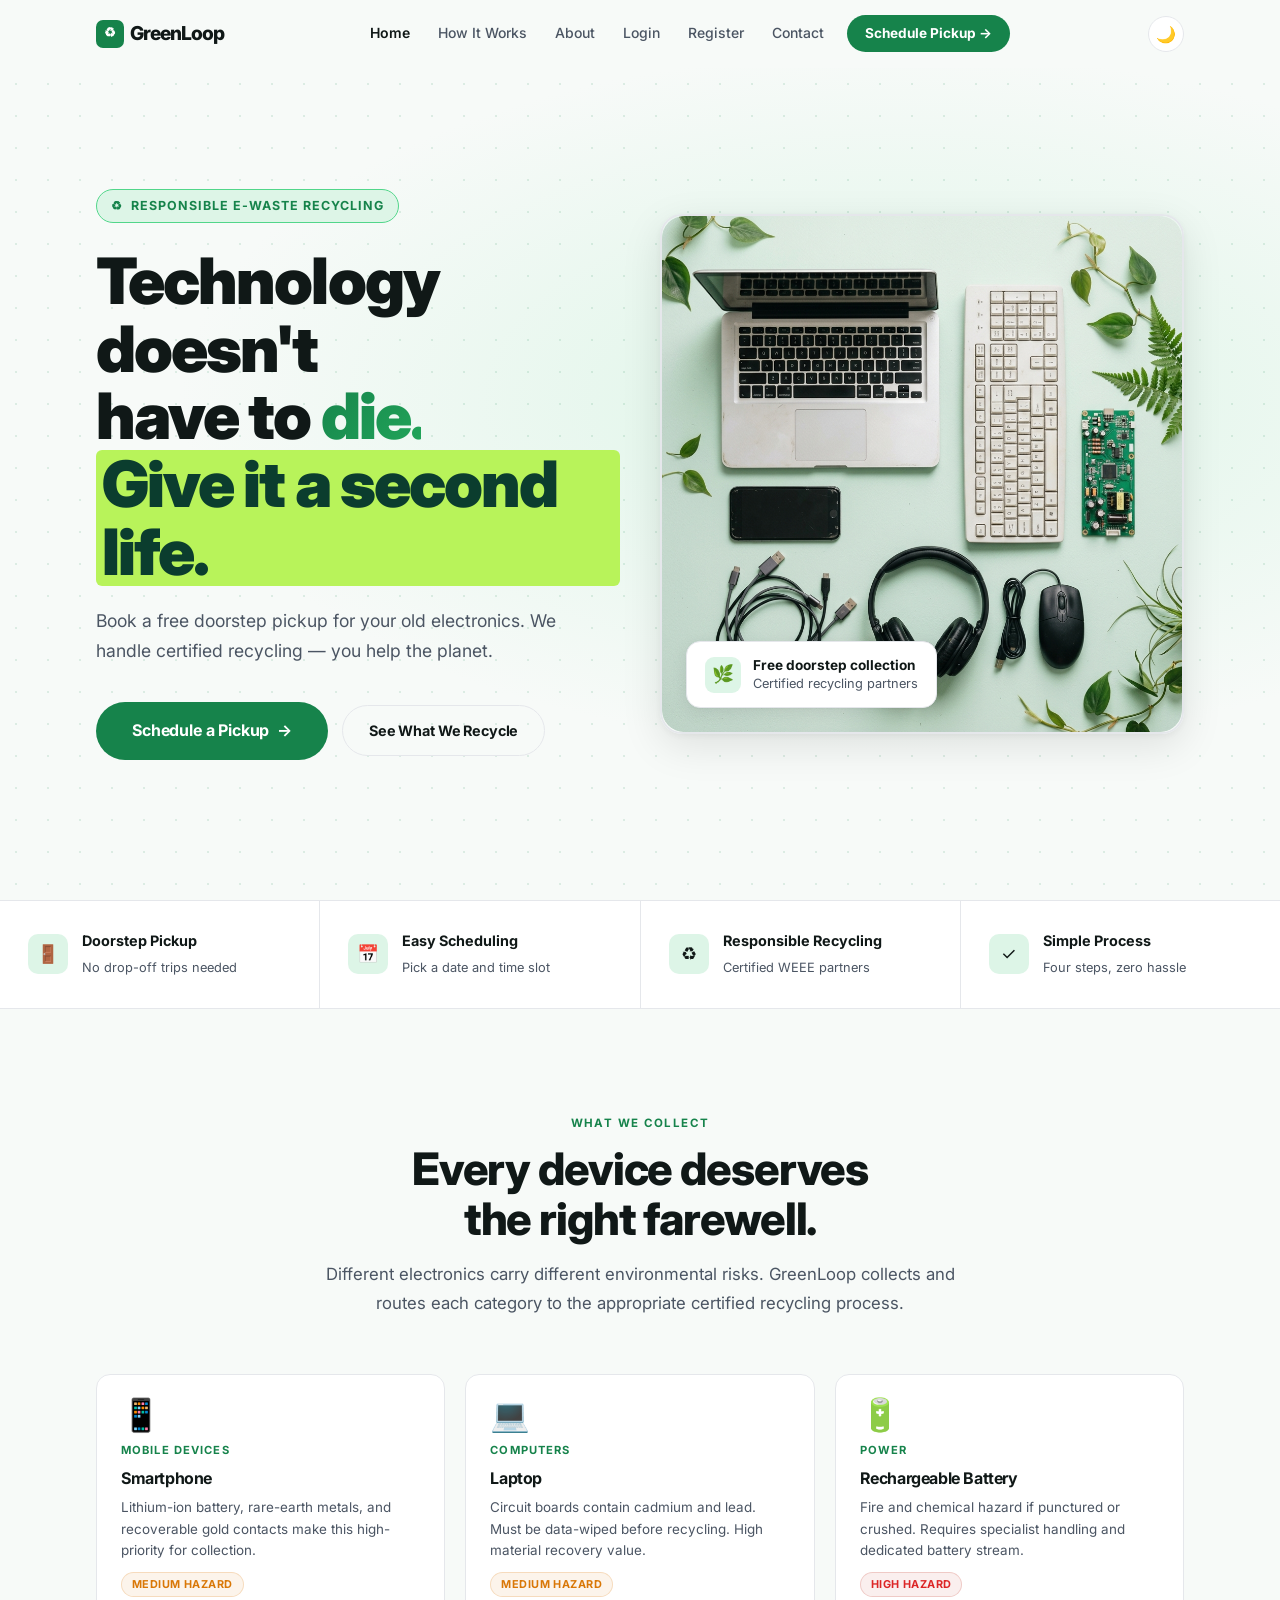
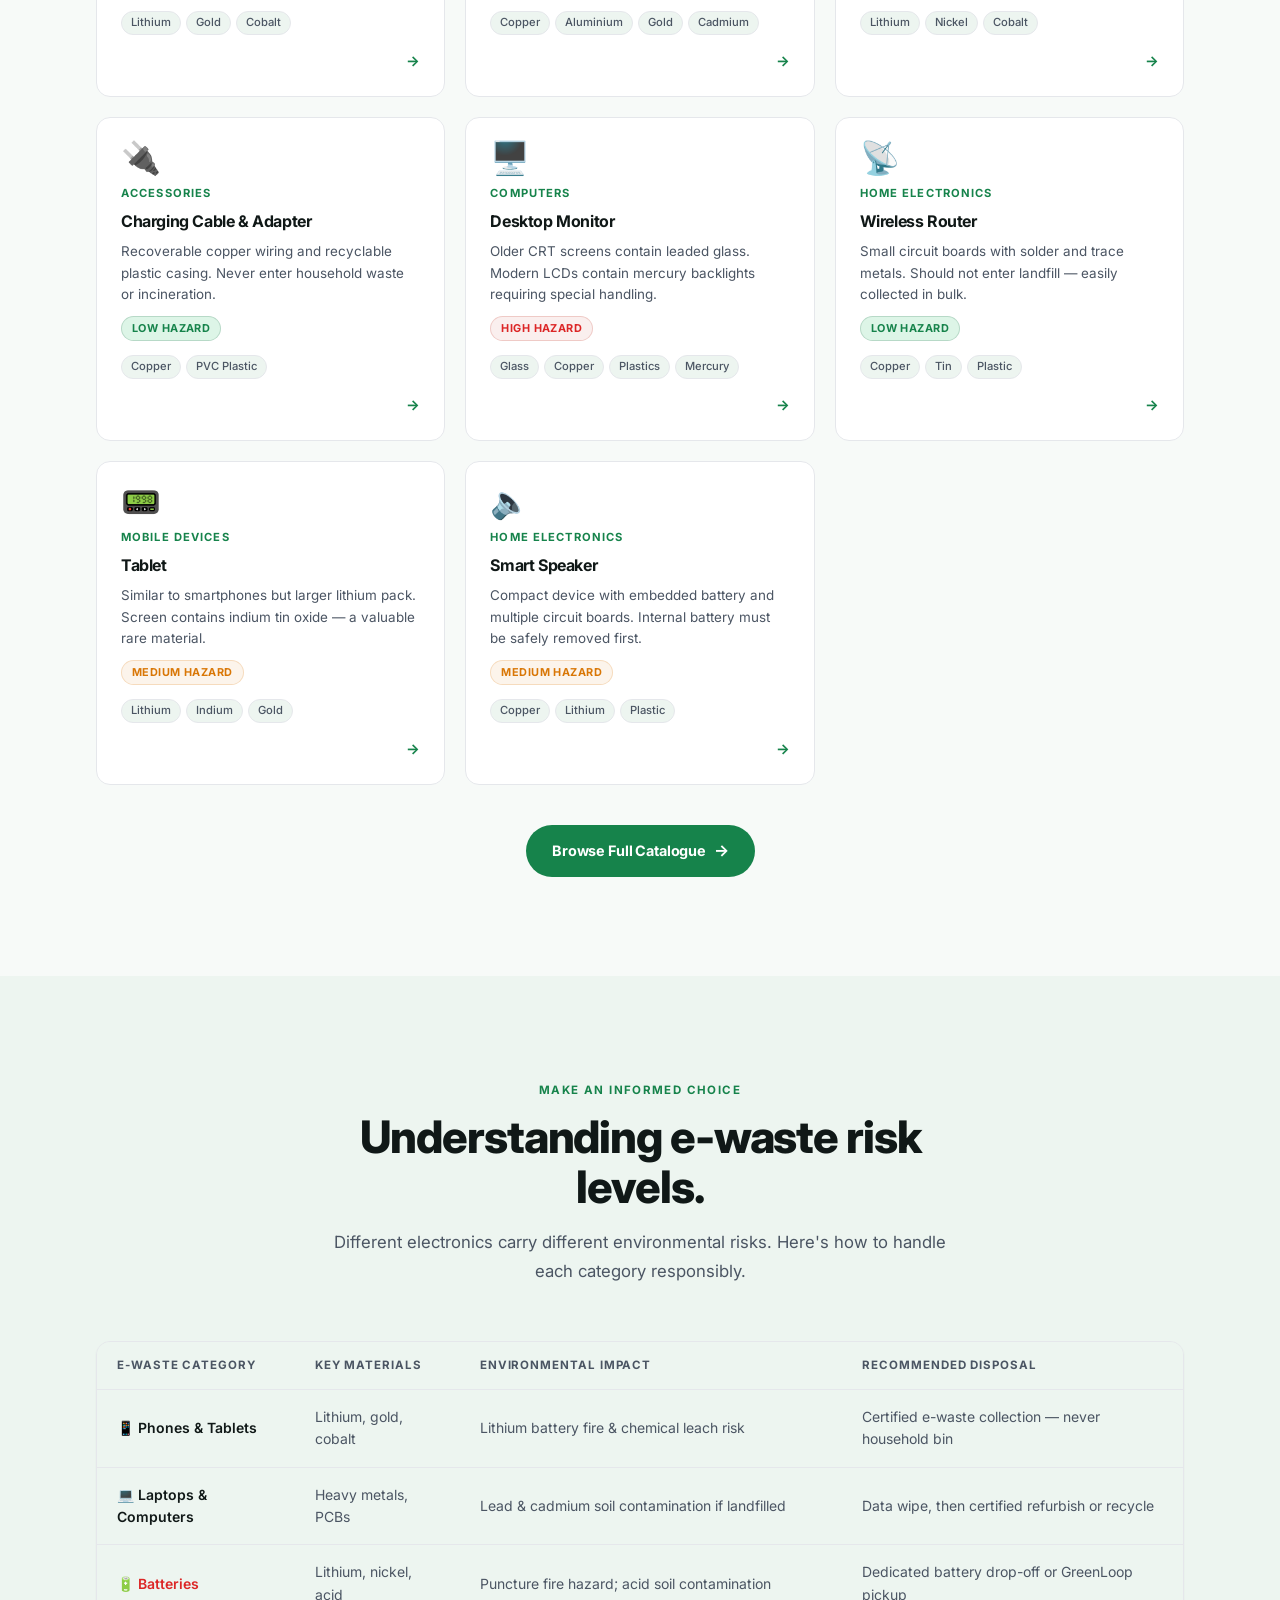
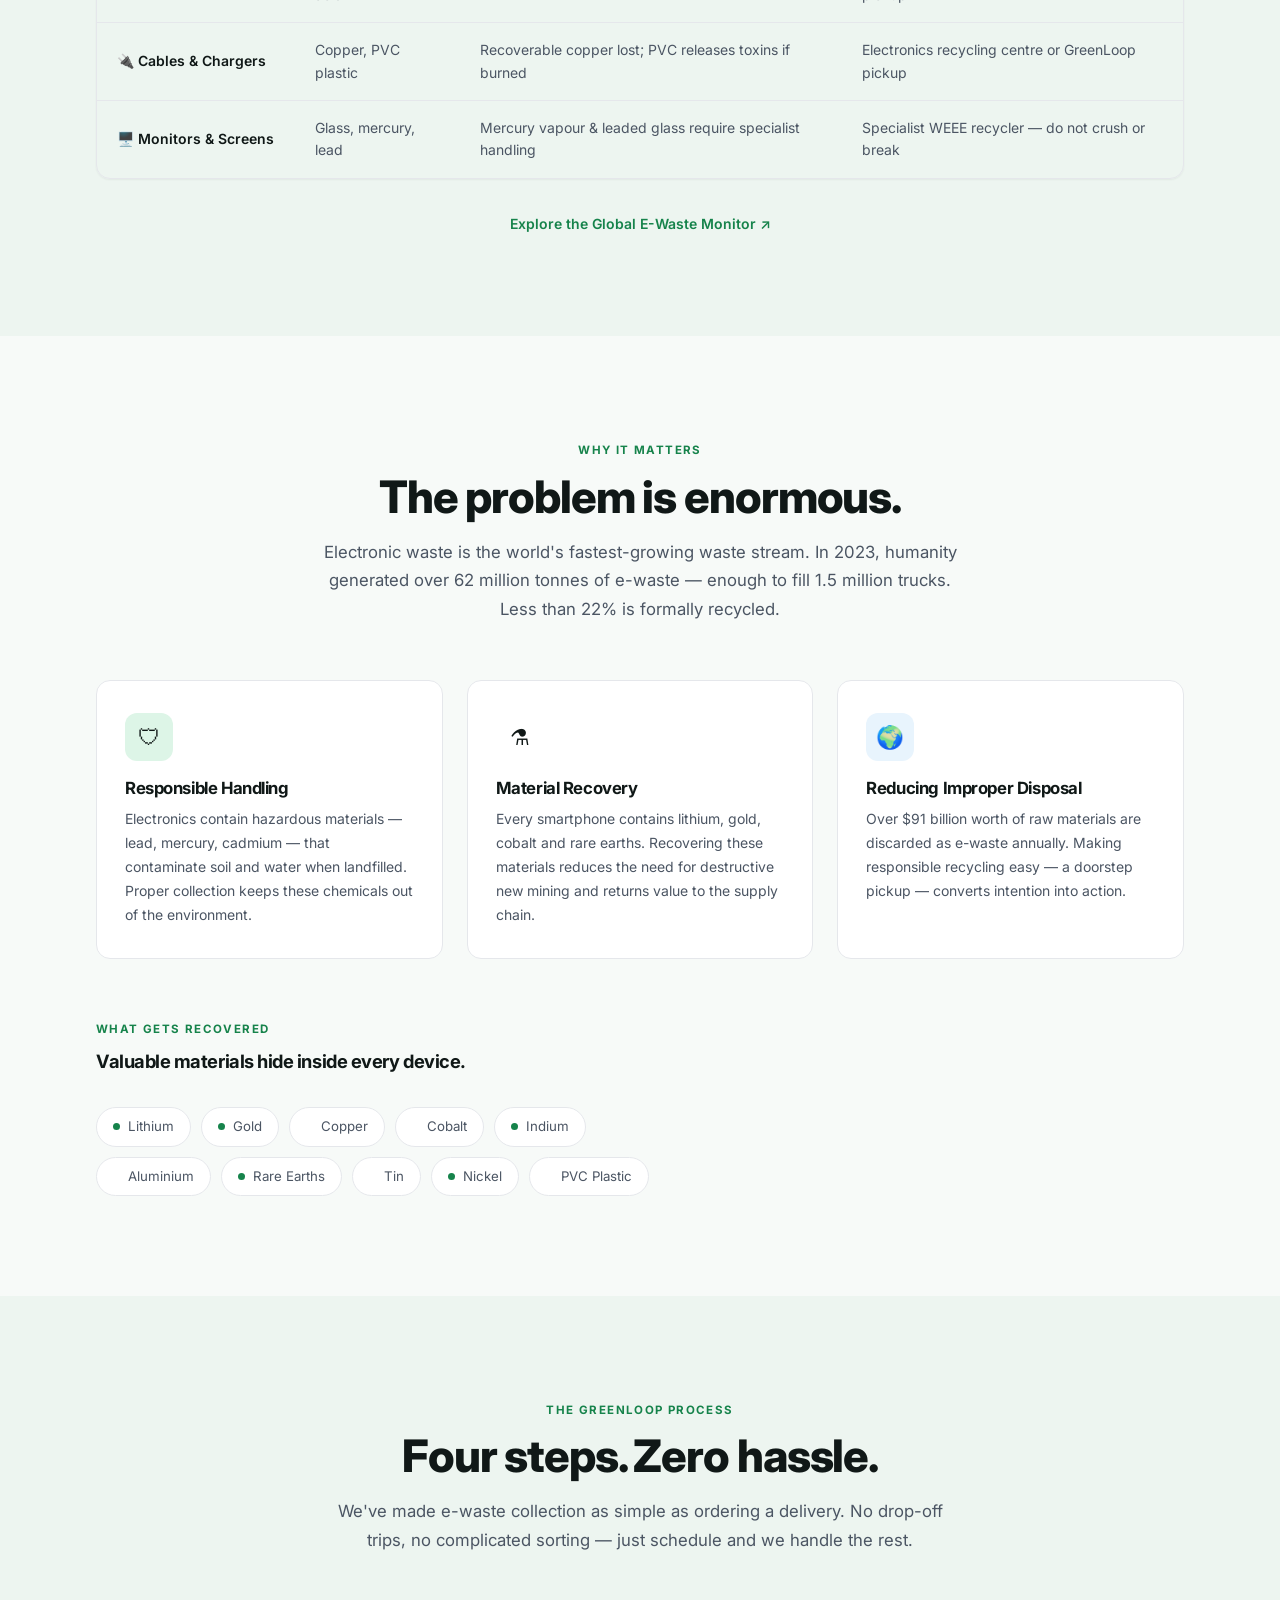
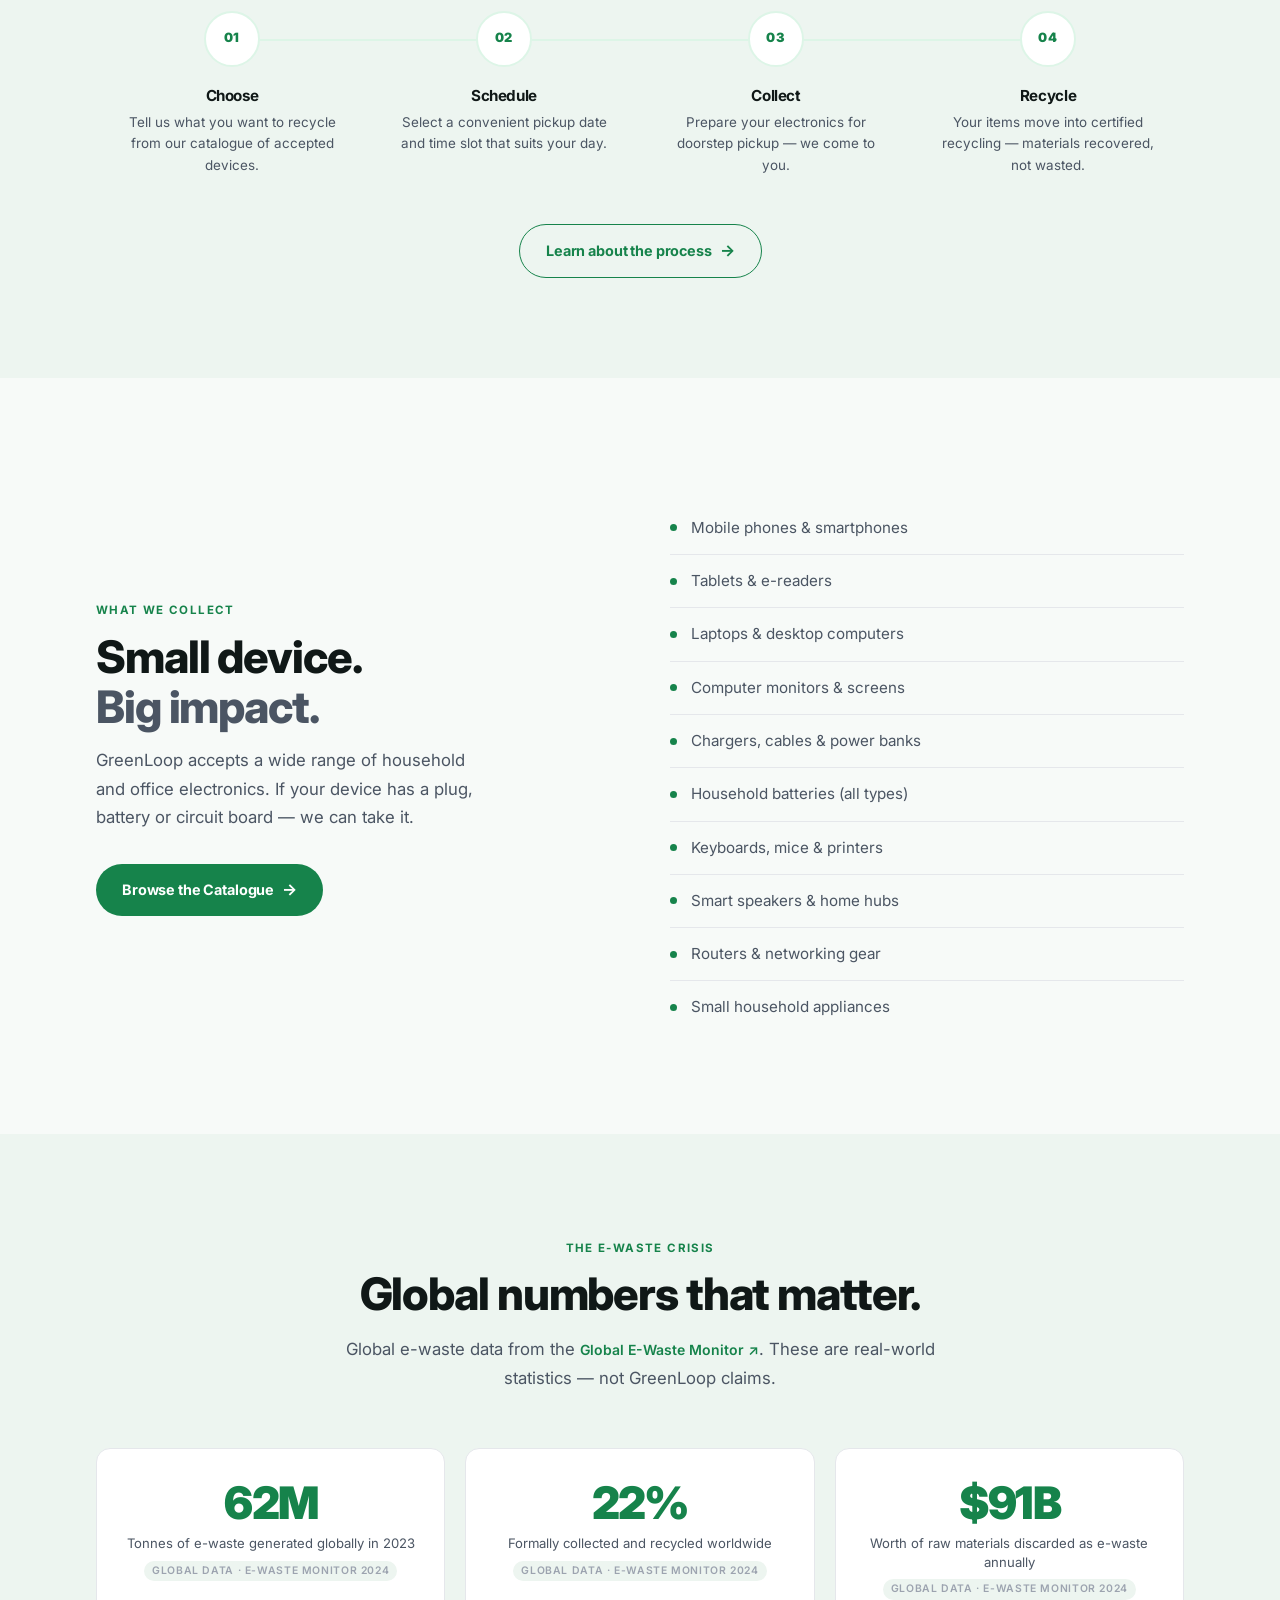
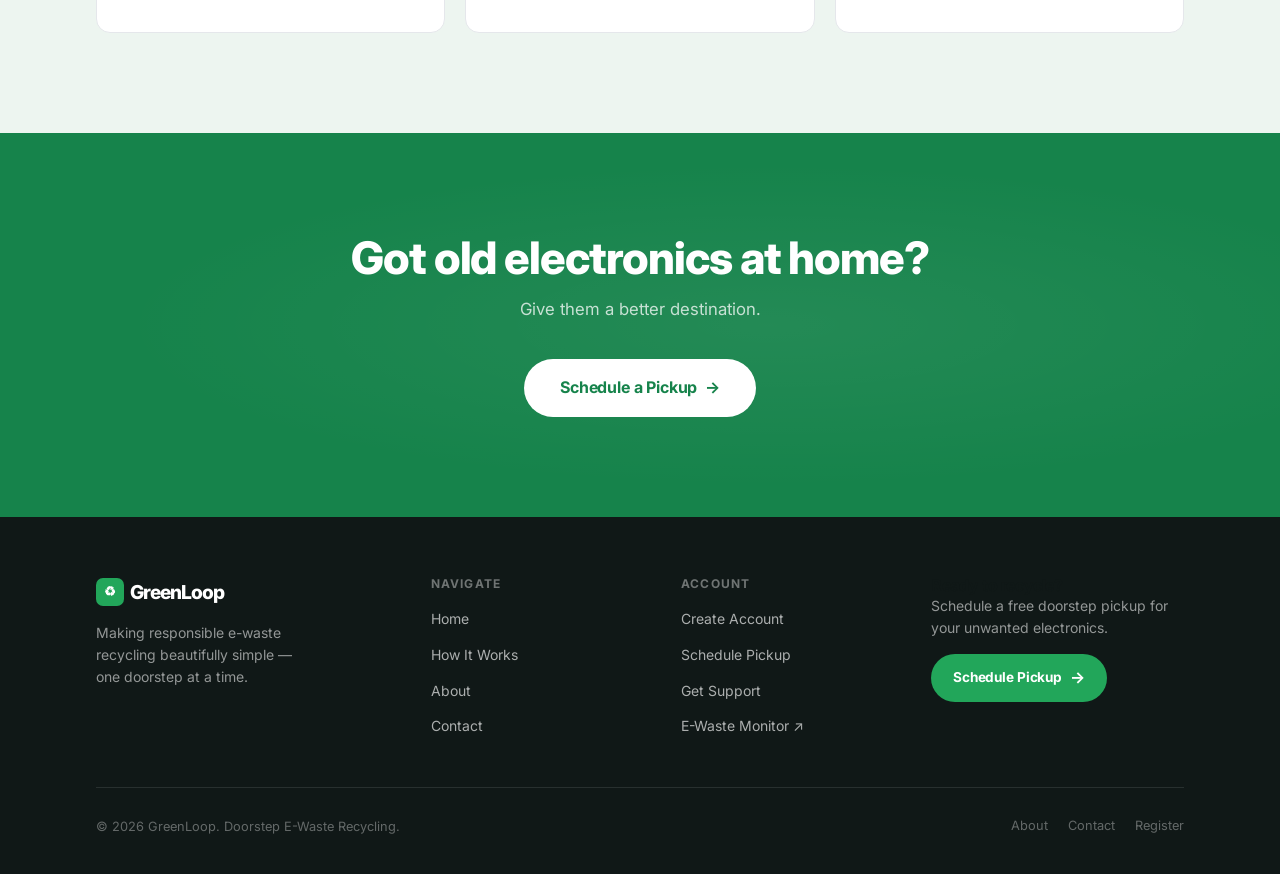
==== commit d07956cd: "commit 3" ====
--- a/index.html
+++ b/index.html
@@ -9,6 +9,16 @@
   <link rel="preconnect" href="https://fonts.gstatic.com" crossorigin>
   <link href="https://fonts.googleapis.com/css2?family=Inter:ital,opsz,wght@0,14..32,300;0,14..32,400;0,14..32,500;0,14..32,600;0,14..32,700;0,14..32,800;0,14..32,900;1,14..32,400&display=swap" rel="stylesheet">
   <link rel="stylesheet" href="style.css">
+  <!-- No-flash theme loader: runs synchronously before page paint -->
+  <script>
+    (function(){
+      try {
+        var t = localStorage.getItem('GREENLOOP_THEME');
+        if (!t) { t = window.matchMedia('(prefers-color-scheme: dark)').matches ? 'dark' : 'light'; }
+        document.documentElement.setAttribute('data-theme', t);
+      } catch(e){}
+    })();
+  </script>
   <link rel="stylesheet" href="effects.css">
 </head>
 <body>
@@ -29,10 +39,12 @@
       <a href="index.html" class="active" aria-current="page">Home</a>
       <a href="index.html#how-it-works">How It Works</a>
       <a href="about.html">About</a>
+      <a href="login.html">Login</a>
       <a href="register.html">Register</a>
       <a href="contact.html">Contact</a>
       <a href="schedule.html" class="nav-cta">Schedule Pickup →</a>
     </nav>
+    <button class="theme-toggle" id="theme-toggle-btn" aria-label="Toggle dark mode" title="Toggle dark/light mode">🌙</button>
   </header>
 
   <main id="main-content">
@@ -47,13 +59,14 @@
         </div>
 
         <h1 class="hero-title" id="hero-heading">
-          Your old tech deserves<br>
-          a <span class="highlight">better ending.</span>
+          Technology doesn't<br>
+          have to <span class="highlight">die.</span>
+          <span class="highlight-lime">Give it a second life.</span>
         </h1>
 
         <p class="hero-lead">
-          Schedule a doorstep pickup and send your unwanted electronics
-          into responsible recycling — not landfill.
+          Book a free doorstep pickup for your old electronics.
+          We handle certified recycling — you help the planet.
         </p>
 
         <div class="hero-actions">
@@ -68,11 +81,12 @@
 
       <div class="hero-image-wrap fade-in-up" data-delay="2" aria-hidden="true">
         <img
-          src="https://images.unsplash.com/photo-1550009158-9ebf69173e03?auto=format&fit=crop&w=1200&q=80"
-          alt="Circuit boards and electronic components ready for responsible recycling"
+          src="hero.png"
+          alt="Premium eco-tech flat-lay: laptop, smartphone, keyboard, headphones, cables and circuit board arranged on a mint-green surface with tropical leaves"
           loading="eager"
           width="1200"
           height="800"
+          style="border-radius:var(--radius-lg);object-fit:cover;"
         >
         <div class="hero-image-badge">
           <span class="hero-badge-icon" aria-hidden="true">🌿</span>
@@ -430,5 +444,6 @@
   <!-- data.js must load before script.js -->
   <script src="data.js"></script>
   <script src="script.js"></script>
+  <script src="auth.js"></script>
 </body>
 </html>
--- a/style.css
+++ b/style.css
@@ -1,45 +1,46 @@
 /* ============================================================
-   GreenLoop — Premium Light Theme
-   Clean environmental-tech product design
+   GreenLoop — Tech × Circular Economy Design System
+   Dual-Mode: Light (:root) + Dark ([data-theme="dark"])
    ============================================================ */
 
 /* ── Google Fonts ── */
 @import url('https://fonts.googleapis.com/css2?family=Inter:ital,opsz,wght@0,14..32,300;0,14..32,400;0,14..32,500;0,14..32,600;0,14..32,700;0,14..32,800;0,14..32,900;1,14..32,400&display=swap');
 
-/* ── Design Tokens ── */
+/* ── LIGHT THEME (default) ── */
 :root {
+  color-scheme: light;
+
   /* Backgrounds */
-  --bg:            #fafaf8;
-  --bg-2:          #f2f1ee;
-  --bg-card:       #ffffff;
-  --bg-green-pale: #edf7f1;
-  --bg-nav:        rgba(250,250,248,.92);
+  --bg:            #F7FAF8;
+  --bg-2:          #EDF5F0;
+  --bg-card:       #FFFFFF;
+  --bg-green-pale: #DDF5E7;
+  --bg-nav:        rgba(247,250,248,.92);
 
   /* Text */
-  --text-primary:  #1c1c1a;
-  --text-muted:    #6b7280;
-  --text-sub:      #9ca3af;
-
-  /* Accent — Natural Deep Green */
-  --accent:        #1f6b47;
-  --accent-mid:    #2d8a5e;
-  --accent-light:  #52b788;
-  --accent-pale:   #d8f3dc;
-  --accent-glow:   rgba(31,107,71,.12);
-
-  /* Secondary */
-  --accent-2:      #b07d5a;
-  --accent-2-pale: #f5ede6;
-  --accent-2-glow: rgba(176,125,90,.12);
+  --text-primary:  #101817;
+  --text-muted:    #4B5563;
+  --text-sub:      #9CA3AF;
+
+  /* Accent — Deep Forest → Emerald */
+  --accent:        #16834B;
+  --accent-mid:    #22A65A;
+  --accent-light:  #52D68A;
+  --accent-pale:   #DDF5E7;
+  --accent-glow:   rgba(22,131,75,.12);
+  --accent-lime:   #B8F35A;
+
+  /* Deep Forest for headings/dark sections */
+  --forest:        #0B3D2E;
 
   /* Status */
-  --hazard-high:   #c0392b;
-  --hazard-medium: #d97706;
-  --success:       #1f6b47;
-  --error:         #c0392b;
+  --hazard-high:   #DC2626;
+  --hazard-medium: #D97706;
+  --success:       #16834B;
+  --error:         #DC2626;
 
   /* Borders & Shadows */
-  --border:        #e5e7eb;
+  --border:        #E5E7EB;
   --border-focus:  var(--accent);
   --shadow-xs:     0 1px 2px rgba(0,0,0,.05);
   --shadow-sm:     0 1px 4px rgba(0,0,0,.07), 0 2px 8px rgba(0,0,0,.04);
@@ -49,14 +50,63 @@
 
   /* Radius */
   --radius-sm:     8px;
-  --radius:        12px;
-  --radius-lg:     20px;
+  --radius:        14px;
+  --radius-lg:     22px;
   --radius-pill:   100px;
 
   /* Spacing */
   --section-y:     100px;
   --section-x:     clamp(24px, 8vw, 96px);
   --nav-h:         68px;
+
+  /* Theme toggle icon */
+  --theme-icon:    "🌙";
+}
+
+/* ── DARK THEME ── */
+[data-theme="dark"] {
+  color-scheme: dark;
+
+  /* Backgrounds */
+  --bg:            #0A1A12;
+  --bg-2:          #0F2318;
+  --bg-card:       #152A1E;
+  --bg-green-pale: #0F2318;
+  --bg-nav:        rgba(10,26,18,.92);
+
+  /* Text */
+  --text-primary:  #E8F5ED;
+  --text-muted:    #8BAF98;
+  --text-sub:      #5A7A68;
+
+  /* Accent */
+  --accent:        #22A65A;
+  --accent-mid:    #2EC76C;
+  --accent-light:  #52D68A;
+  --accent-pale:   #0F2B1E;
+  --accent-glow:   rgba(34,166,90,.15);
+  --accent-lime:   #B8F35A;
+
+  /* Deep Forest → becomes mid-dark bg in dark mode */
+  --forest:        #1A4A32;
+
+  /* Status */
+  --hazard-high:   #F87171;
+  --hazard-medium: #FBBF24;
+  --success:       #22A65A;
+  --error:         #F87171;
+
+  /* Borders & Shadows */
+  --border:        #1E3D2A;
+  --border-focus:  var(--accent);
+  --shadow-xs:     0 1px 2px rgba(0,0,0,.3);
+  --shadow-sm:     0 1px 4px rgba(0,0,0,.3), 0 2px 8px rgba(0,0,0,.2);
+  --shadow-md:     0 4px 16px rgba(0,0,0,.4), 0 1px 3px rgba(0,0,0,.2);
+  --shadow-lg:     0 12px 40px rgba(0,0,0,.5), 0 2px 8px rgba(0,0,0,.3);
+  --shadow-card:   0 0 0 1px var(--border), var(--shadow-md);
+
+  /* Theme toggle icon */
+  --theme-icon:    "☀️";
 }
 
 /* ── Reset ── */
@@ -131,7 +181,12 @@
 .site-header.scrolled {
   border-bottom-color: var(--border);
   box-shadow: var(--shadow-sm);
-  background: rgba(250,250,248,.97);
+  background: var(--bg-nav);
+}
+
+/* Dark mode nav bg override when scrolled */
+[data-theme="dark"] .site-header.scrolled {
+  background: rgba(10,26,18,.98);
 }
 
 /* Brand */
@@ -204,6 +259,30 @@
   color: #fff !important;
 }
 
+/* ── Theme Toggle Button ── */
+.theme-toggle {
+  display: flex;
+  align-items: center;
+  justify-content: center;
+  width: 36px;
+  height: 36px;
+  border-radius: 50%;
+  border: 1.5px solid var(--border);
+  background: var(--bg-card);
+  color: var(--text-primary);
+  font-size: 1rem;
+  cursor: pointer;
+  transition: background .2s, border-color .2s, transform .2s, box-shadow .2s;
+  flex-shrink: 0;
+  margin-left: 6px;
+}
+.theme-toggle:hover {
+  background: var(--accent-pale);
+  border-color: var(--accent);
+  transform: rotate(20deg) scale(1.1);
+  box-shadow: 0 0 12px var(--accent-glow);
+}
+
 /* Mobile toggle */
 .menu-toggle {
   display: none;
@@ -223,6 +302,10 @@
    SHARED LAYOUT
    ============================================================ */
 main { padding-top: var(--nav-h); }
+
+.section, section[id], div[id] {
+  scroll-margin-top: calc(var(--nav-h) + 16px);
+}
 
 .section {
   padding: var(--section-y) var(--section-x);
@@ -384,7 +467,21 @@
   padding: 60px var(--section-x) 80px;
   position: relative;
   overflow: hidden;
-}
+  background: radial-gradient(ellipse 80% 60% at 70% 40%, var(--accent-pale) 0%, var(--bg) 70%);
+}
+
+/* Subtle circuit-dot pattern overlay */
+.hero::before {
+  content: '';
+  position: absolute;
+  inset: 0;
+  background-image: radial-gradient(circle, var(--accent-glow) 1px, transparent 1px);
+  background-size: 32px 32px;
+  pointer-events: none;
+  z-index: 0;
+}
+
+.hero > * { position: relative; z-index: 1; }
 
 .hero-content { max-width: 580px; }
 
@@ -401,6 +498,7 @@
   letter-spacing: .08em;
   text-transform: uppercase;
   margin-bottom: 24px;
+  border: 1px solid var(--accent-light);
 }
 
 .hero-title {
@@ -413,6 +511,25 @@
 
 .hero-title .highlight {
   color: var(--accent);
+  background: linear-gradient(135deg, var(--accent) 0%, var(--accent-mid) 100%);
+  -webkit-background-clip: text;
+  -webkit-text-fill-color: transparent;
+  background-clip: text;
+}
+
+/* Lime "electric" accent pill on hero */
+.hero-title .highlight-lime {
+  color: var(--forest);
+  background: var(--accent-lime);
+  -webkit-background-clip: unset;
+  -webkit-text-fill-color: unset;
+  background-clip: unset;
+  padding: 0 6px;
+  border-radius: 6px;
+  display: inline-block;
+}
+[data-theme="dark"] .hero-title .highlight-lime {
+  color: #0A1A12;
 }
 
 .hero-lead {
@@ -435,19 +552,26 @@
   height: 520px;
   border-radius: var(--radius-lg);
   overflow: hidden;
+  box-shadow: var(--shadow-lg);
+  border: 2px solid var(--border);
 }
 
 .hero-image-wrap img {
   width: 100%;
   height: 100%;
   object-fit: cover;
+  transition: transform .4s ease;
+}
+
+.hero-image-wrap:hover img {
+  transform: scale(1.03);
 }
 
 .hero-image-badge {
   position: absolute;
   bottom: 24px;
   left: 24px;
-  background: rgba(255,255,255,.95);
+  background: var(--bg-card);
   backdrop-filter: blur(12px);
   border: 1px solid var(--border);
   border-radius: var(--radius);
@@ -456,6 +580,10 @@
   align-items: center;
   gap: 12px;
   box-shadow: var(--shadow-md);
+}
+
+[data-theme="dark"] .hero-image-badge {
+  background: rgba(21,42,30,.92);
 }
 
 .hero-badge-icon {
@@ -482,6 +610,7 @@
 }
 
 .hero-badge-text span { color: var(--text-muted); }
+
 
 /* ============================================================
    HOME — TRUST BAR
@@ -1949,3 +2078,289 @@
   white-space: nowrap;
   border: 0;
 }
+
+/* ============================================================
+   AUTHENTICATION & LOGIN COMPONENT STYLES
+   ============================================================ */
+
+/* Google OAuth Button */
+.btn-google {
+  width: 100%;
+  display: flex;
+  align-items: center;
+  justify-content: center;
+  gap: 12px;
+  padding: 12px 20px;
+  background: var(--bg-card);
+  border: 1px solid var(--border);
+  border-radius: var(--radius);
+  color: var(--text-primary);
+  font-weight: 600;
+  font-size: .95rem;
+  box-shadow: var(--shadow-xs);
+  transition: background .2s, border-color .2s, box-shadow .2s, transform .15s;
+}
+
+.btn-google:hover {
+  background: #ffffff;
+  border-color: #cbd5e1;
+  box-shadow: var(--shadow-sm);
+  transform: translateY(-1px);
+}
+
+.btn-google:active {
+  transform: translateY(0);
+}
+
+.btn-google svg {
+  width: 20px;
+  height: 20px;
+  flex-shrink: 0;
+}
+
+/* Auth Divider */
+.auth-divider {
+  display: flex;
+  align-items: center;
+  gap: 16px;
+  margin: 24px 0;
+}
+
+.auth-divider::before,
+.auth-divider::after {
+  content: '';
+  flex: 1;
+  height: 1px;
+  background: var(--border);
+}
+
+.auth-divider span {
+  font-size: .75rem;
+  font-weight: 700;
+  letter-spacing: .08em;
+  color: var(--text-sub);
+  text-transform: uppercase;
+}
+
+/* Password Input Wrap & Eye Toggle */
+.password-input-wrap {
+  position: relative;
+  display: flex;
+  align-items: center;
+}
+
+.password-input-wrap input {
+  padding-right: 48px !important;
+}
+
+.toggle-password-btn {
+  position: absolute;
+  right: 12px;
+  background: transparent;
+  border: none;
+  font-size: 1.1rem;
+  color: var(--text-muted);
+  padding: 6px;
+  cursor: pointer;
+  border-radius: var(--radius-sm);
+  display: flex;
+  align-items: center;
+  justify-content: center;
+  transition: color .2s, background .2s;
+}
+
+.toggle-password-btn:hover {
+  color: var(--text-primary);
+  background: var(--bg-2);
+}
+
+/* Confirmed Email Pill */
+.confirmed-email-pill {
+  display: flex;
+  align-items: center;
+  justify-content: space-between;
+  gap: 12px;
+  padding: 10px 16px;
+  background: var(--bg-green-pale);
+  border: 1px solid var(--accent-pale);
+  border-radius: var(--radius-sm);
+  margin-bottom: 20px;
+}
+
+.confirmed-email-pill .email-text {
+  font-weight: 600;
+  font-size: .9rem;
+  color: var(--accent);
+  word-break: break-all;
+}
+
+.confirmed-email-pill .btn-change {
+  font-size: .8rem;
+  font-weight: 700;
+  color: var(--accent);
+  background: transparent;
+  border: none;
+  cursor: pointer;
+  text-decoration: underline;
+}
+
+/* Auth Loading Spinner */
+.auth-spinner {
+  display: inline-block;
+  width: 14px;
+  height: 14px;
+  border: 2px solid rgba(255,255,255,.4);
+  border-top-color: #ffffff;
+  border-radius: 50%;
+  animation: auth-spin .8s linear infinite;
+  vertical-align: middle;
+  margin-right: 6px;
+}
+
+@keyframes auth-spin {
+  to { transform: rotate(360deg); }
+}
+
+/* Auth Dev / Integration Alert Banner */
+.auth-dev-alert {
+  display: flex;
+  align-items: flex-start;
+  gap: 14px;
+  padding: 16px 20px;
+  border-radius: var(--radius);
+  margin-bottom: 24px;
+  font-size: .875rem;
+  line-height: 1.5;
+}
+
+.auth-dev-alert-icon {
+  font-size: 1.2rem;
+  flex-shrink: 0;
+  margin-top: 1px;
+}
+
+.auth-dev-alert-content strong {
+  display: block;
+  font-weight: 700;
+  margin-bottom: 3px;
+}
+
+.auth-dev-alert-content p {
+  margin: 0;
+  opacity: .95;
+}
+
+.auth-dev-alert.alert-info {
+  background: #eff6ff;
+  border: 1px solid #bfdbfe;
+  color: #1e40af;
+}
+
+.auth-dev-alert.alert-warning {
+  background: #fffbeb;
+  border: 1px solid #fde68a;
+  color: #92400e;
+}
+
+.auth-dev-alert.alert-error {
+  background: #fef2f2;
+  border: 1px solid #fecaca;
+  color: #991b1b;
+}
+
+.auth-dev-alert.alert-success {
+  background: var(--bg-green-pale);
+  border: 1px solid var(--accent-pale);
+  color: var(--accent);
+}
+
+/* ============================================================
+   DARK MODE OVERRIDES
+   Fine-tune any hardcoded light values for [data-theme="dark"]
+   ============================================================ */
+
+/* Alert banners */
+[data-theme="dark"] .auth-dev-alert.alert-info {
+  background: rgba(30,58,138,.25);
+  border-color: rgba(59,130,246,.3);
+  color: #93c5fd;
+}
+[data-theme="dark"] .auth-dev-alert.alert-warning {
+  background: rgba(120,53,15,.25);
+  border-color: rgba(245,158,11,.3);
+  color: #fcd34d;
+}
+[data-theme="dark"] .auth-dev-alert.alert-error {
+  background: rgba(127,29,29,.25);
+  border-color: rgba(239,68,68,.3);
+  color: #fca5a5;
+}
+
+/* Trust bar */
+[data-theme="dark"] .trust-bar {
+  background: var(--bg-2);
+  border-color: var(--border);
+}
+
+/* Card images in catalogue / schedule */
+[data-theme="dark"] .device-card,
+[data-theme="dark"] .schedule-device-card {
+  background: var(--bg-card);
+  border-color: var(--border);
+}
+
+/* Page hero (inner pages) */
+[data-theme="dark"] .page-hero {
+  background: linear-gradient(135deg, var(--bg-2) 0%, var(--bg) 100%);
+}
+
+/* Input autofill fix for dark mode */
+[data-theme="dark"] input:-webkit-autofill,
+[data-theme="dark"] input:-webkit-autofill:hover,
+[data-theme="dark"] input:-webkit-autofill:focus {
+  -webkit-box-shadow: 0 0 0px 1000px #152A1E inset !important;
+  -webkit-text-fill-color: #E8F5ED !important;
+  border-color: var(--accent) !important;
+}
+
+/* Scrollbar in dark mode */
+[data-theme="dark"] ::-webkit-scrollbar-track { background: var(--bg-2); }
+[data-theme="dark"] ::-webkit-scrollbar-thumb { background: var(--border); }
+[data-theme="dark"] ::-webkit-scrollbar-thumb:hover { background: var(--text-sub); }
+
+/* Smooth color transitions when toggling theme */
+*,
+*::before,
+*::after {
+  transition:
+    background-color .25s ease,
+    border-color .25s ease,
+    color .15s ease,
+    box-shadow .25s ease;
+}
+
+/* But NOT for elements where instant transitions are needed */
+.theme-toggle,
+.theme-toggle *,
+button,
+a,
+input,
+select,
+textarea,
+img,
+video,
+.hero-image-wrap img {
+  transition: none;
+}
+
+/* Re-apply specific transitions for interactive elements */
+.theme-toggle {
+  transition: background .2s, border-color .2s, transform .2s, box-shadow .2s;
+}
+button,
+a.btn,
+.btn { transition: background .18s, color .18s, transform .15s, box-shadow .18s, border-color .18s; }
+input,
+select,
+textarea { transition: border-color .15s, box-shadow .15s; }
+.hero-image-wrap img { transition: transform .4s ease; }
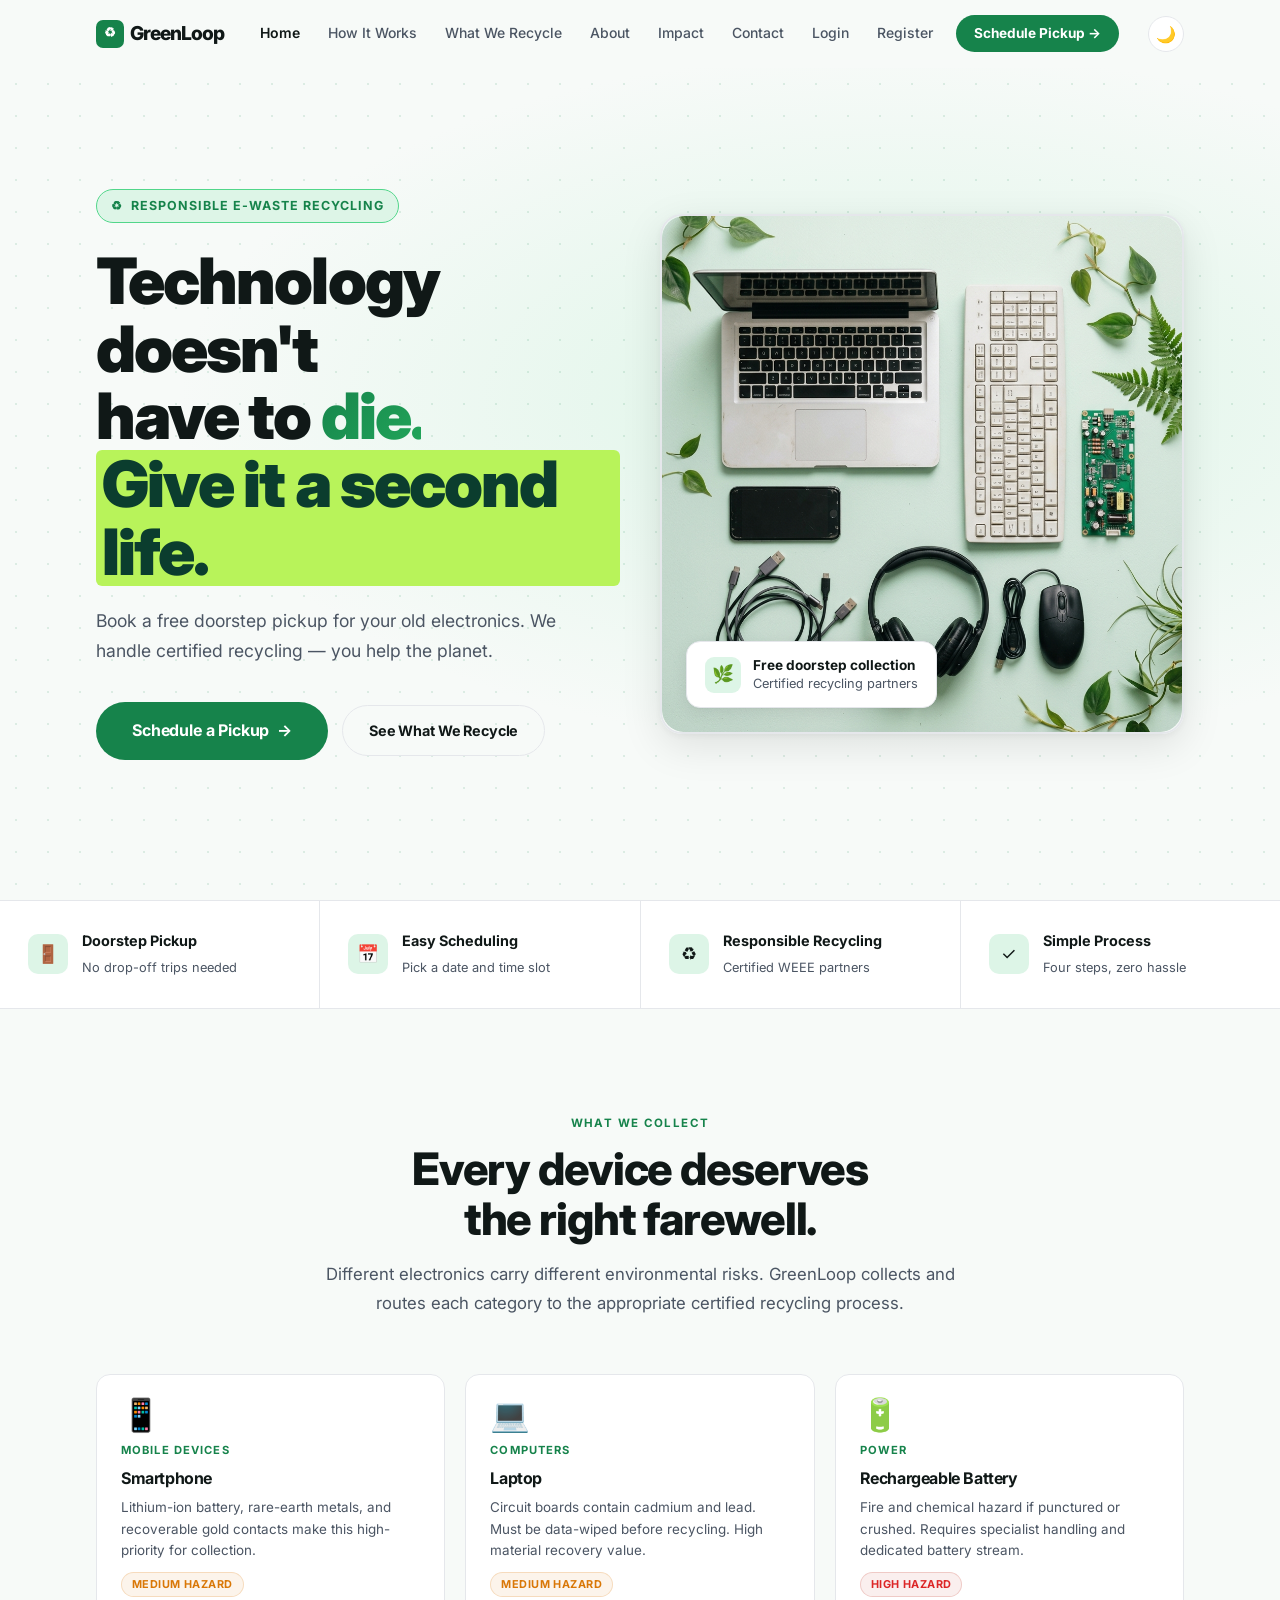
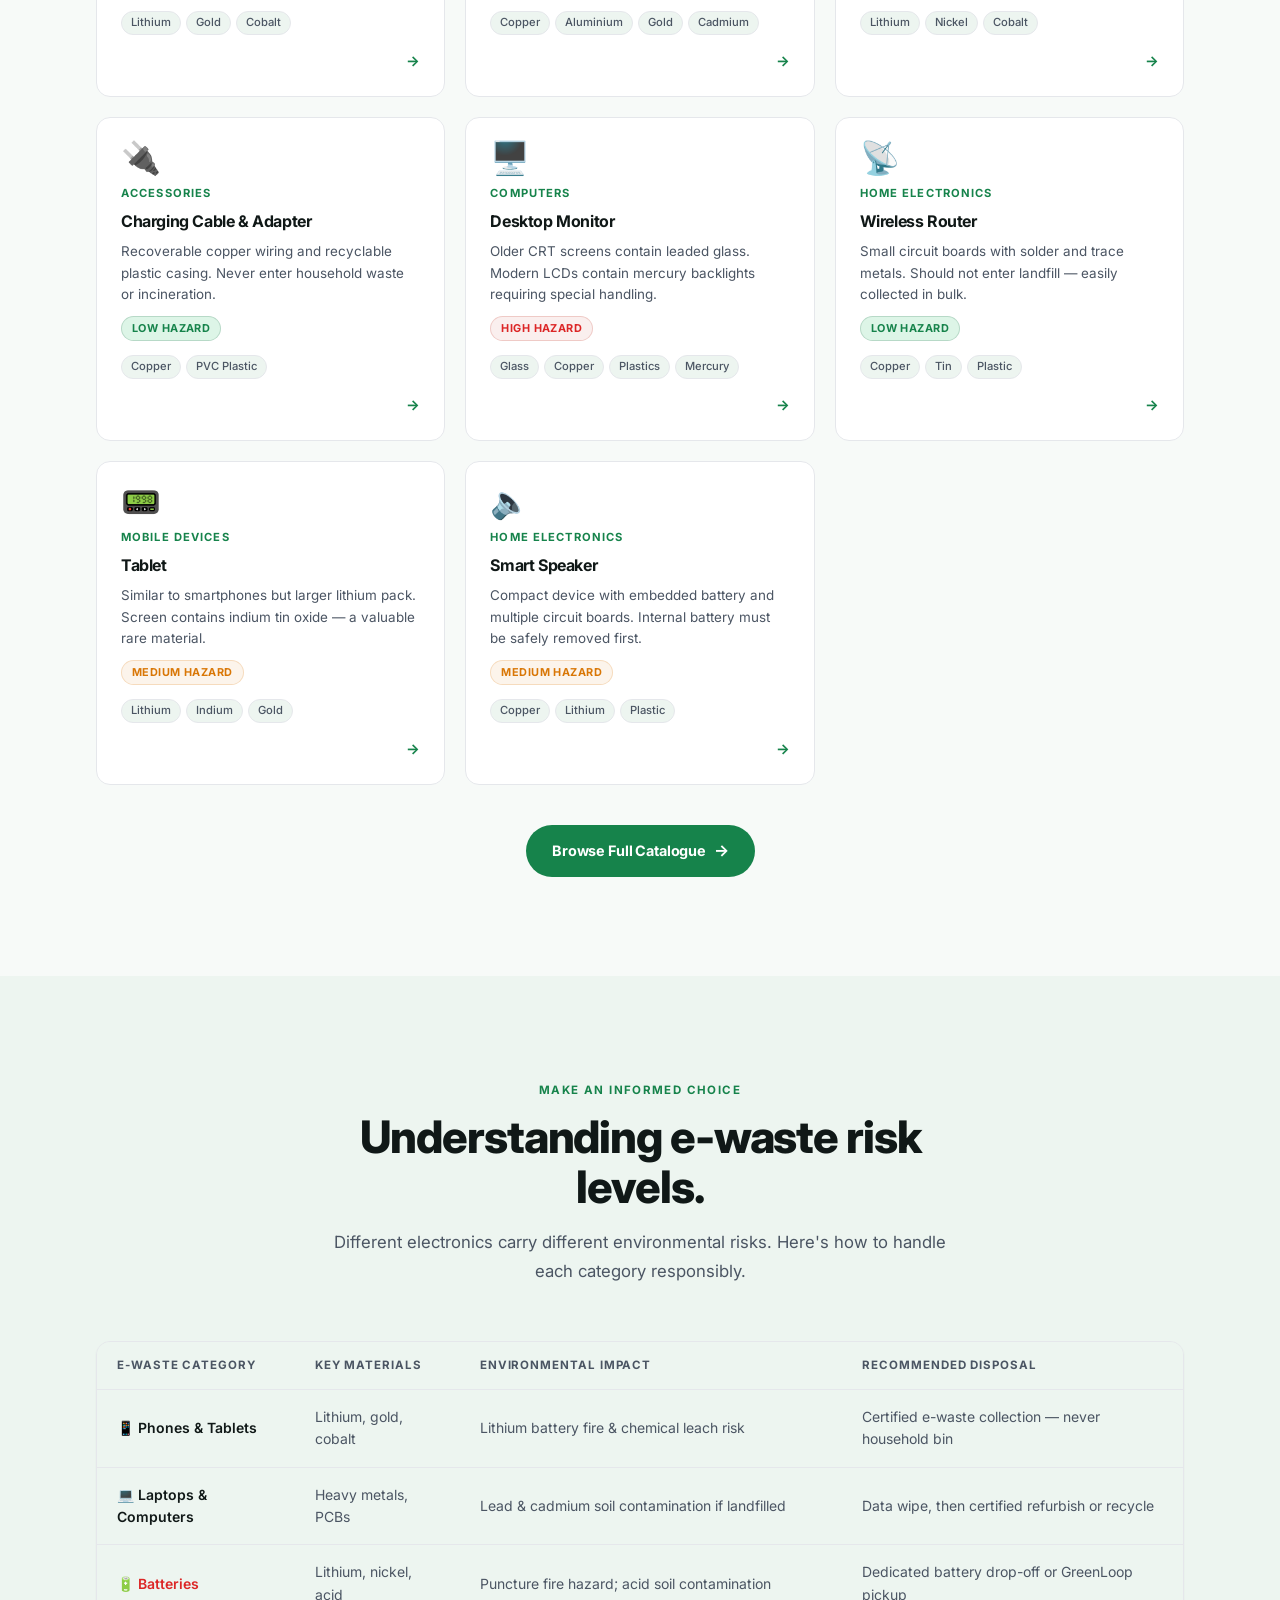
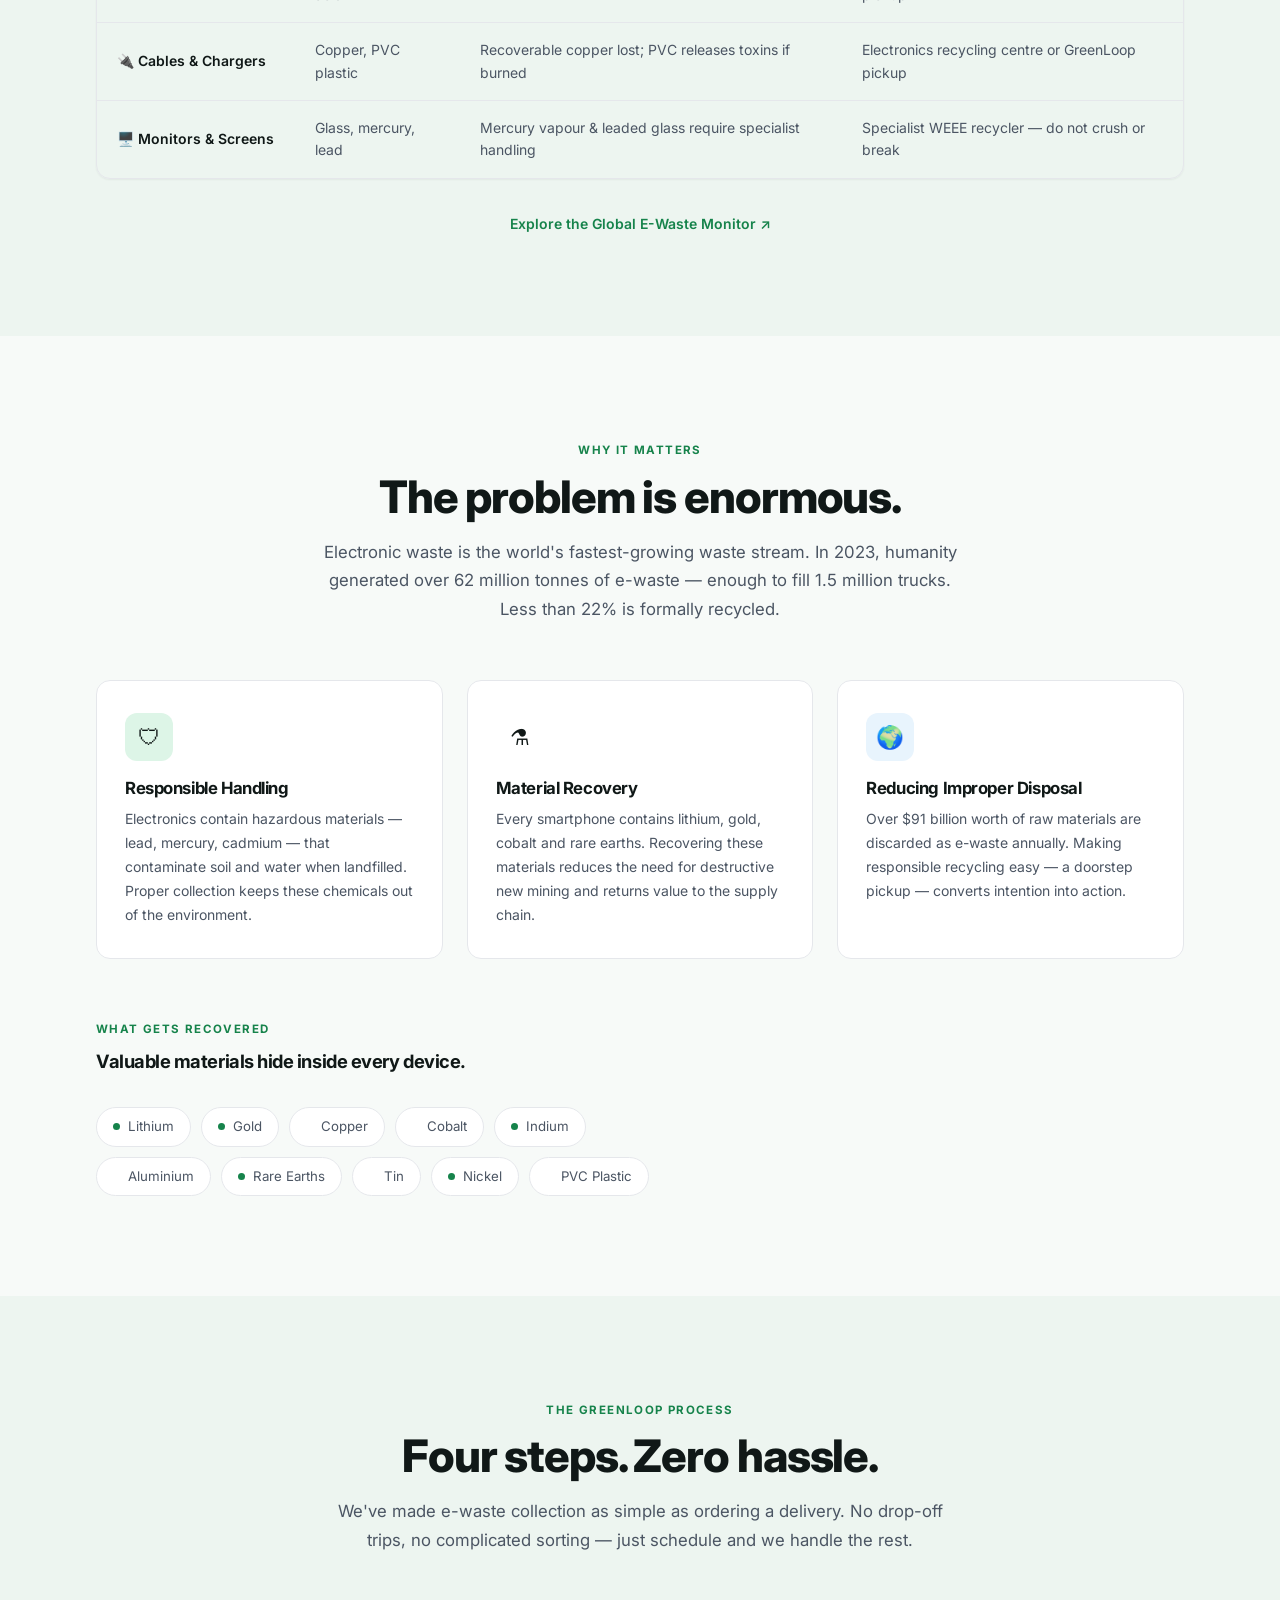
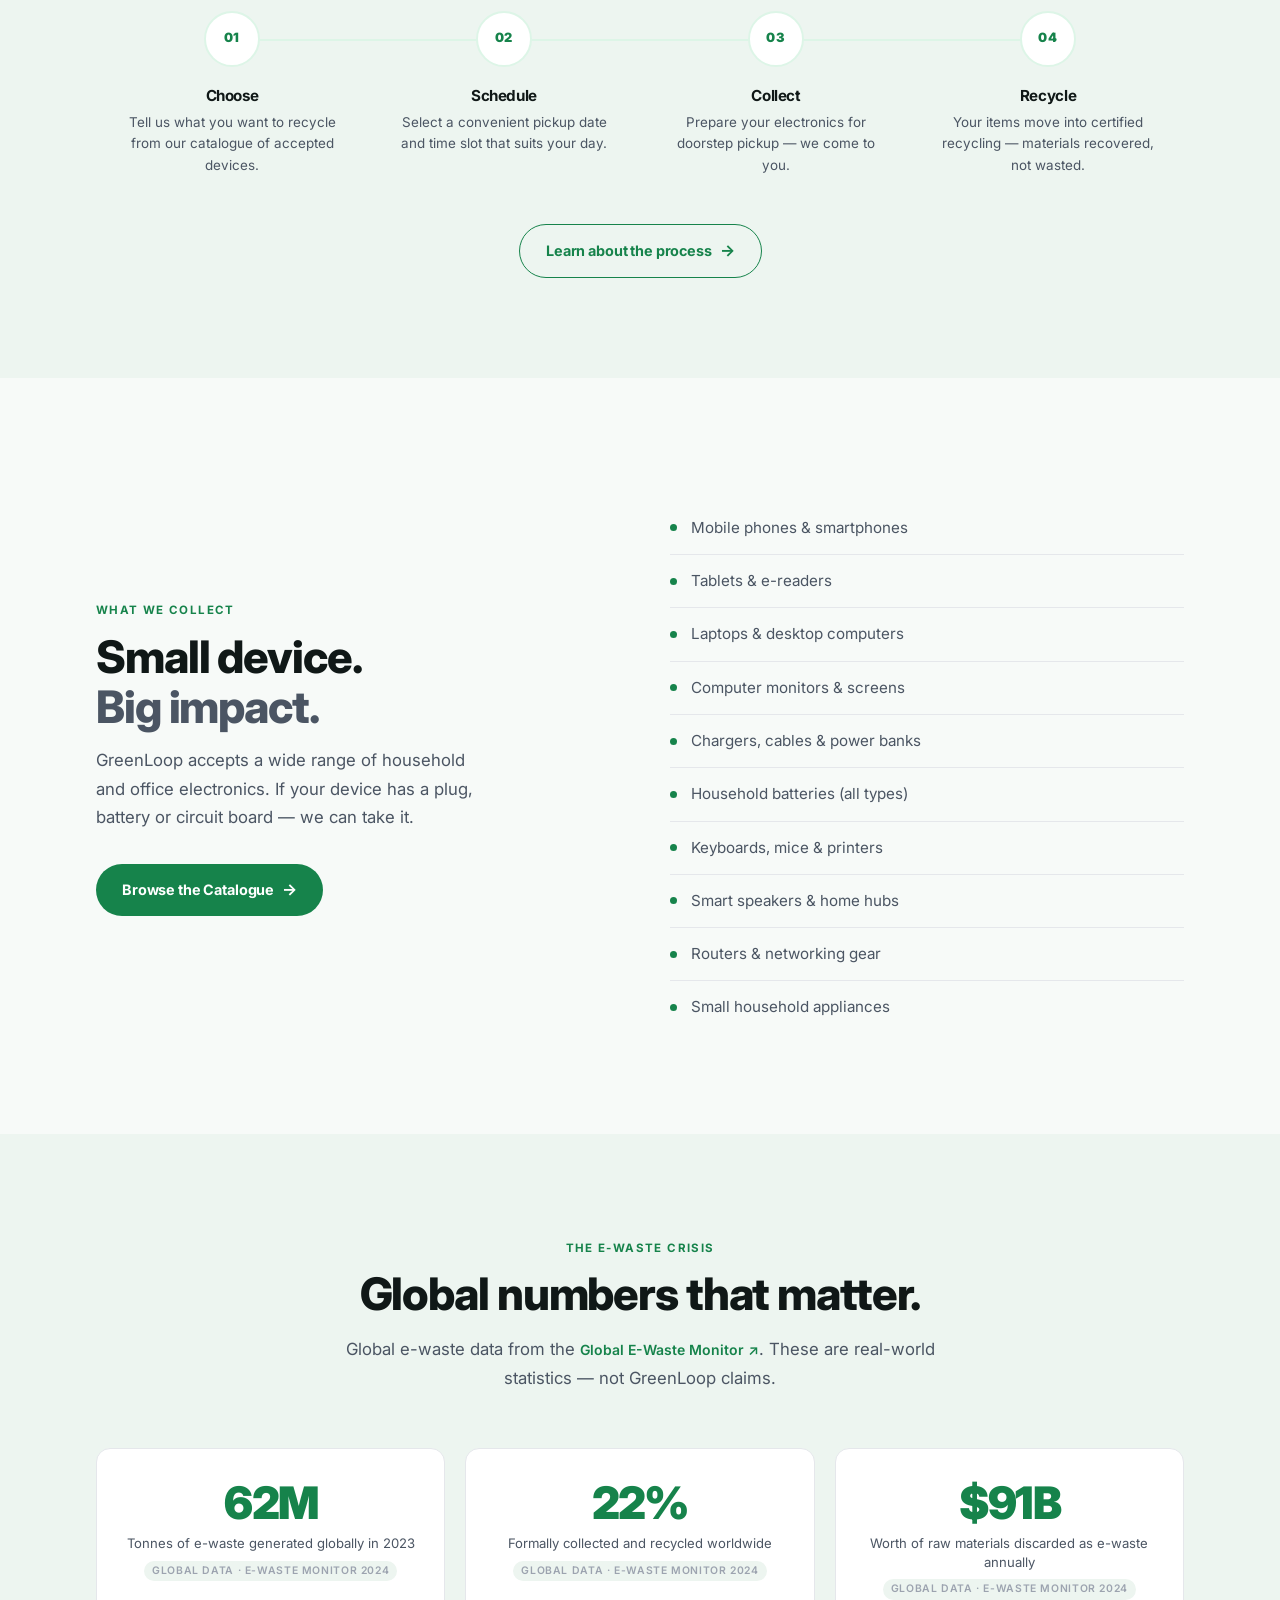
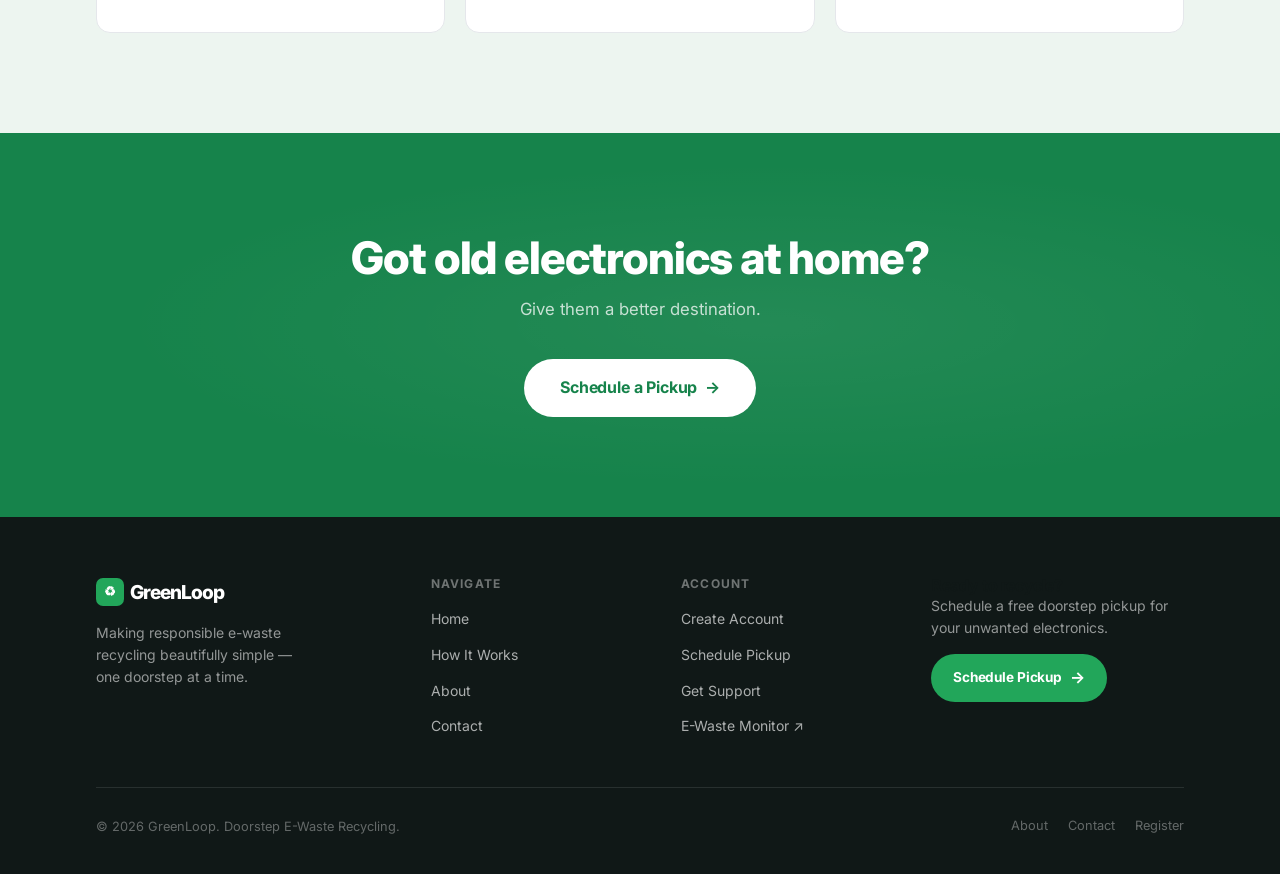
==== commit 0123c1b8: "commit 3" ====
--- a/index.html
+++ b/index.html
@@ -37,11 +37,13 @@
     </button>
     <nav class="site-nav" id="site-nav" aria-label="Main navigation">
       <a href="index.html" class="active" aria-current="page">Home</a>
-      <a href="index.html#how-it-works">How It Works</a>
+      <a href="how-it-works.html">How It Works</a>
+      <a href="what-we-recycle.html">What We Recycle</a>
       <a href="about.html">About</a>
+      <a href="impact.html">Impact</a>
+      <a href="contact.html">Contact</a>
       <a href="login.html">Login</a>
       <a href="register.html">Register</a>
-      <a href="contact.html">Contact</a>
       <a href="schedule.html" class="nav-cta">Schedule Pickup →</a>
     </nav>
     <button class="theme-toggle" id="theme-toggle-btn" aria-label="Toggle dark mode" title="Toggle dark/light mode">🌙</button>
--- a/style.css
+++ b/style.css
@@ -2364,3 +2364,230 @@
 select,
 textarea { transition: border-color .15s, box-shadow .15s; }
 .hero-image-wrap img { transition: transform .4s ease; }
+
+/* ══════════════════════════════════════════════════════════
+   HOW IT WORKS PAGE — HIW Steps, After Grid, Prep Cards
+   ══════════════════════════════════════════════════════════ */
+
+/* Ordered list steps */
+.hiw-steps-wrap {
+  max-width: 800px;
+  margin: 48px auto 0;
+}
+
+.hiw-steps-ol {
+  list-style: none;
+  padding: 0;
+  margin: 0;
+  display: flex;
+  flex-direction: column;
+  gap: 32px;
+  counter-reset: steps;
+}
+
+.hiw-step-item {
+  display: flex;
+  gap: 28px;
+  align-items: flex-start;
+  background: var(--surface-alt);
+  border: 1px solid var(--border);
+  border-radius: var(--radius-lg);
+  padding: clamp(20px, 3vw, 32px);
+  transition: box-shadow var(--transition), transform var(--transition);
+}
+.hiw-step-item:hover {
+  box-shadow: var(--shadow-md);
+  transform: translateY(-2px);
+}
+
+.hiw-step-number {
+  font-size: 2.5rem;
+  font-weight: 900;
+  color: var(--accent);
+  line-height: 1;
+  min-width: 56px;
+  text-align: center;
+  opacity: .25;
+  user-select: none;
+}
+
+.hiw-step-body { flex: 1; }
+.hiw-step-icon {
+  font-size: 2rem;
+  margin-bottom: 8px;
+  display: block;
+}
+.hiw-step-body h3 {
+  font-size: 1.15rem;
+  font-weight: 700;
+  margin-bottom: 10px;
+}
+.hiw-step-body p {
+  color: var(--text-muted);
+  line-height: 1.7;
+  font-size: .95rem;
+}
+.hiw-step-tips {
+  margin-top: 12px;
+  padding: 10px 14px;
+  background: color-mix(in srgb, var(--accent) 8%, transparent);
+  border-left: 3px solid var(--accent);
+  border-radius: 0 var(--radius-sm) var(--radius-sm) 0;
+  font-size: .82rem;
+  color: var(--text-muted);
+}
+.hiw-step-tips strong { color: var(--text-primary); }
+
+/* After-collection grid */
+.after-grid {
+  display: grid;
+  grid-template-columns: repeat(auto-fit, minmax(240px, 1fr));
+  gap: 20px;
+  margin-top: 48px;
+}
+.after-card {
+  background: var(--surface-alt);
+  border: 1px solid var(--border);
+  border-radius: var(--radius-lg);
+  padding: clamp(20px, 3vw, 28px);
+  transition: box-shadow var(--transition), transform var(--transition);
+}
+.after-card:hover {
+  box-shadow: var(--shadow-md);
+  transform: translateY(-2px);
+}
+.after-icon {
+  font-size: 1.8rem;
+  margin-bottom: 12px;
+  display: block;
+}
+.after-card h3 { font-size: 1rem; font-weight: 700; margin-bottom: 8px; }
+.after-card p { font-size: .875rem; color: var(--text-muted); line-height: 1.7; }
+
+/* Preparation cards */
+.prep-grid {
+  display: grid;
+  grid-template-columns: repeat(auto-fit, minmax(280px, 1fr));
+  gap: 20px;
+  margin-top: 48px;
+}
+.prep-card {
+  background: var(--surface-alt);
+  border: 1px solid var(--border);
+  border-radius: var(--radius-lg);
+  padding: clamp(20px, 3vw, 28px);
+}
+.prep-card h3 {
+  font-size: 1rem;
+  font-weight: 700;
+  margin-bottom: 16px;
+  color: var(--text-primary);
+}
+.prep-list {
+  list-style: none;
+  padding: 0;
+  margin: 0;
+  display: flex;
+  flex-direction: column;
+  gap: 10px;
+}
+.prep-list li {
+  padding-left: 20px;
+  position: relative;
+  font-size: .875rem;
+  color: var(--text-muted);
+  line-height: 1.6;
+}
+.prep-list li::before {
+  content: '✓';
+  position: absolute;
+  left: 0;
+  color: var(--accent);
+  font-weight: 700;
+  font-size: .8rem;
+}
+
+/* Data Safety Section */
+.data-safety-wrap {
+  display: grid;
+  grid-template-columns: 1fr 1fr;
+  gap: clamp(32px, 6vw, 80px);
+  align-items: start;
+  max-width: 1000px;
+  margin: 48px auto 0;
+}
+.data-safety-text p {
+  color: var(--text-muted);
+  line-height: 1.8;
+  font-size: .95rem;
+}
+.data-safety-standards h3 {
+  font-size: .78rem;
+  font-weight: 700;
+  letter-spacing: .1em;
+  text-transform: uppercase;
+  color: var(--text-sub);
+  margin-bottom: 16px;
+}
+
+/* Ordered list — process steps */
+.process-steps-ol {
+  list-style: none;
+  padding: 0;
+  margin: 0;
+  counter-reset: process;
+  display: flex;
+  flex-direction: column;
+  gap: 0;
+}
+.process-steps-ol li {
+  display: flex;
+  flex-direction: column;
+  padding: 16px 20px 16px 56px;
+  position: relative;
+  border-left: 2px solid var(--border);
+  margin-left: 16px;
+  transition: border-color var(--transition);
+}
+.process-steps-ol li::before {
+  counter-increment: process;
+  content: counter(process);
+  position: absolute;
+  left: -18px;
+  top: 14px;
+  width: 32px;
+  height: 32px;
+  background: linear-gradient(135deg, var(--accent), var(--accent-mid));
+  color: #fff;
+  border-radius: 50%;
+  display: flex;
+  align-items: center;
+  justify-content: center;
+  font-weight: 800;
+  font-size: .78rem;
+}
+.process-steps-ol li strong {
+  color: var(--text-primary);
+  font-size: .95rem;
+  margin-bottom: 4px;
+}
+.process-steps-ol li span {
+  color: var(--text-muted);
+  font-size: .875rem;
+  line-height: 1.6;
+}
+
+/* ══════════════════════════════════════════════════════════
+   RESPONSIVE — New Pages
+   ══════════════════════════════════════════════════════════ */
+@media (max-width: 768px) {
+  .hiw-step-item { flex-direction: column; gap: 12px; }
+  .hiw-step-number { font-size: 1.8rem; min-width: unset; }
+  .data-safety-wrap { grid-template-columns: 1fr; }
+  .prep-list { columns: 1; }
+}
+
+@media (max-width: 480px) {
+  .after-grid { grid-template-columns: 1fr; }
+  .prep-grid { grid-template-columns: 1fr; }
+}
